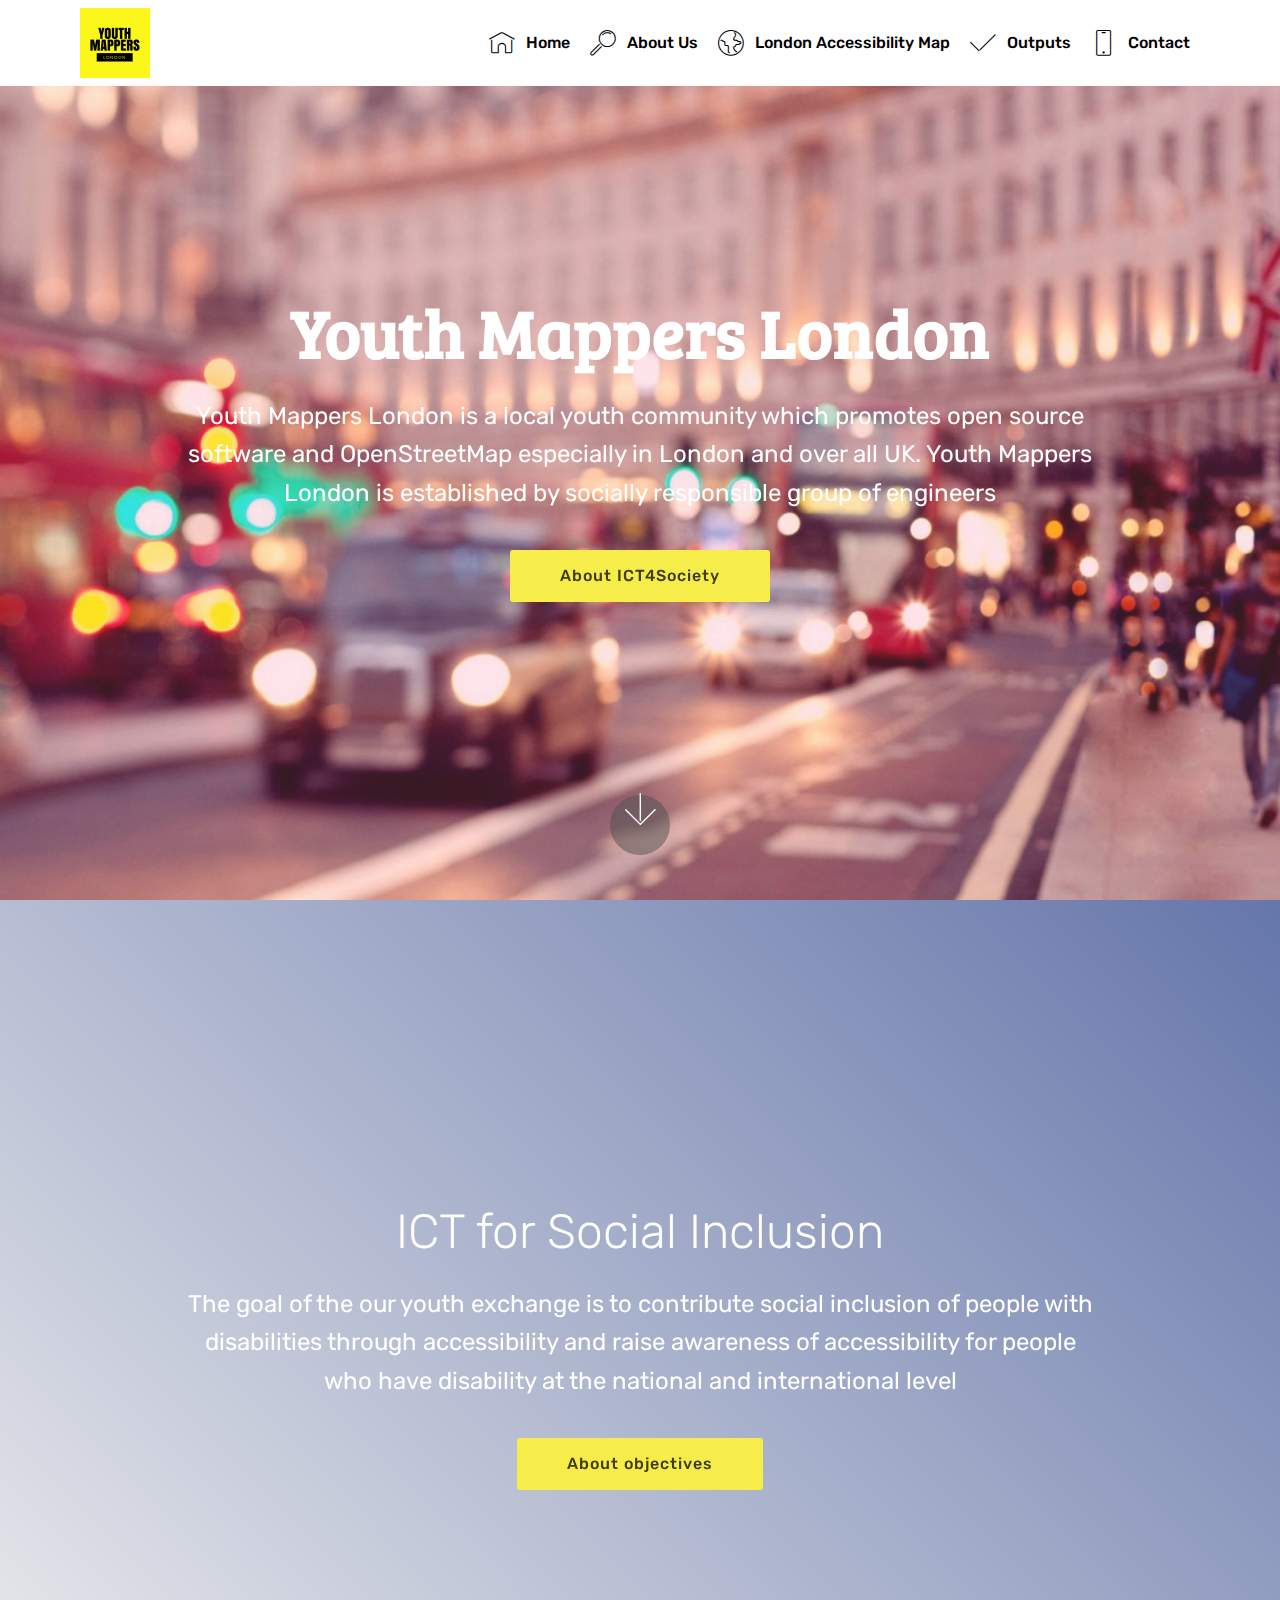
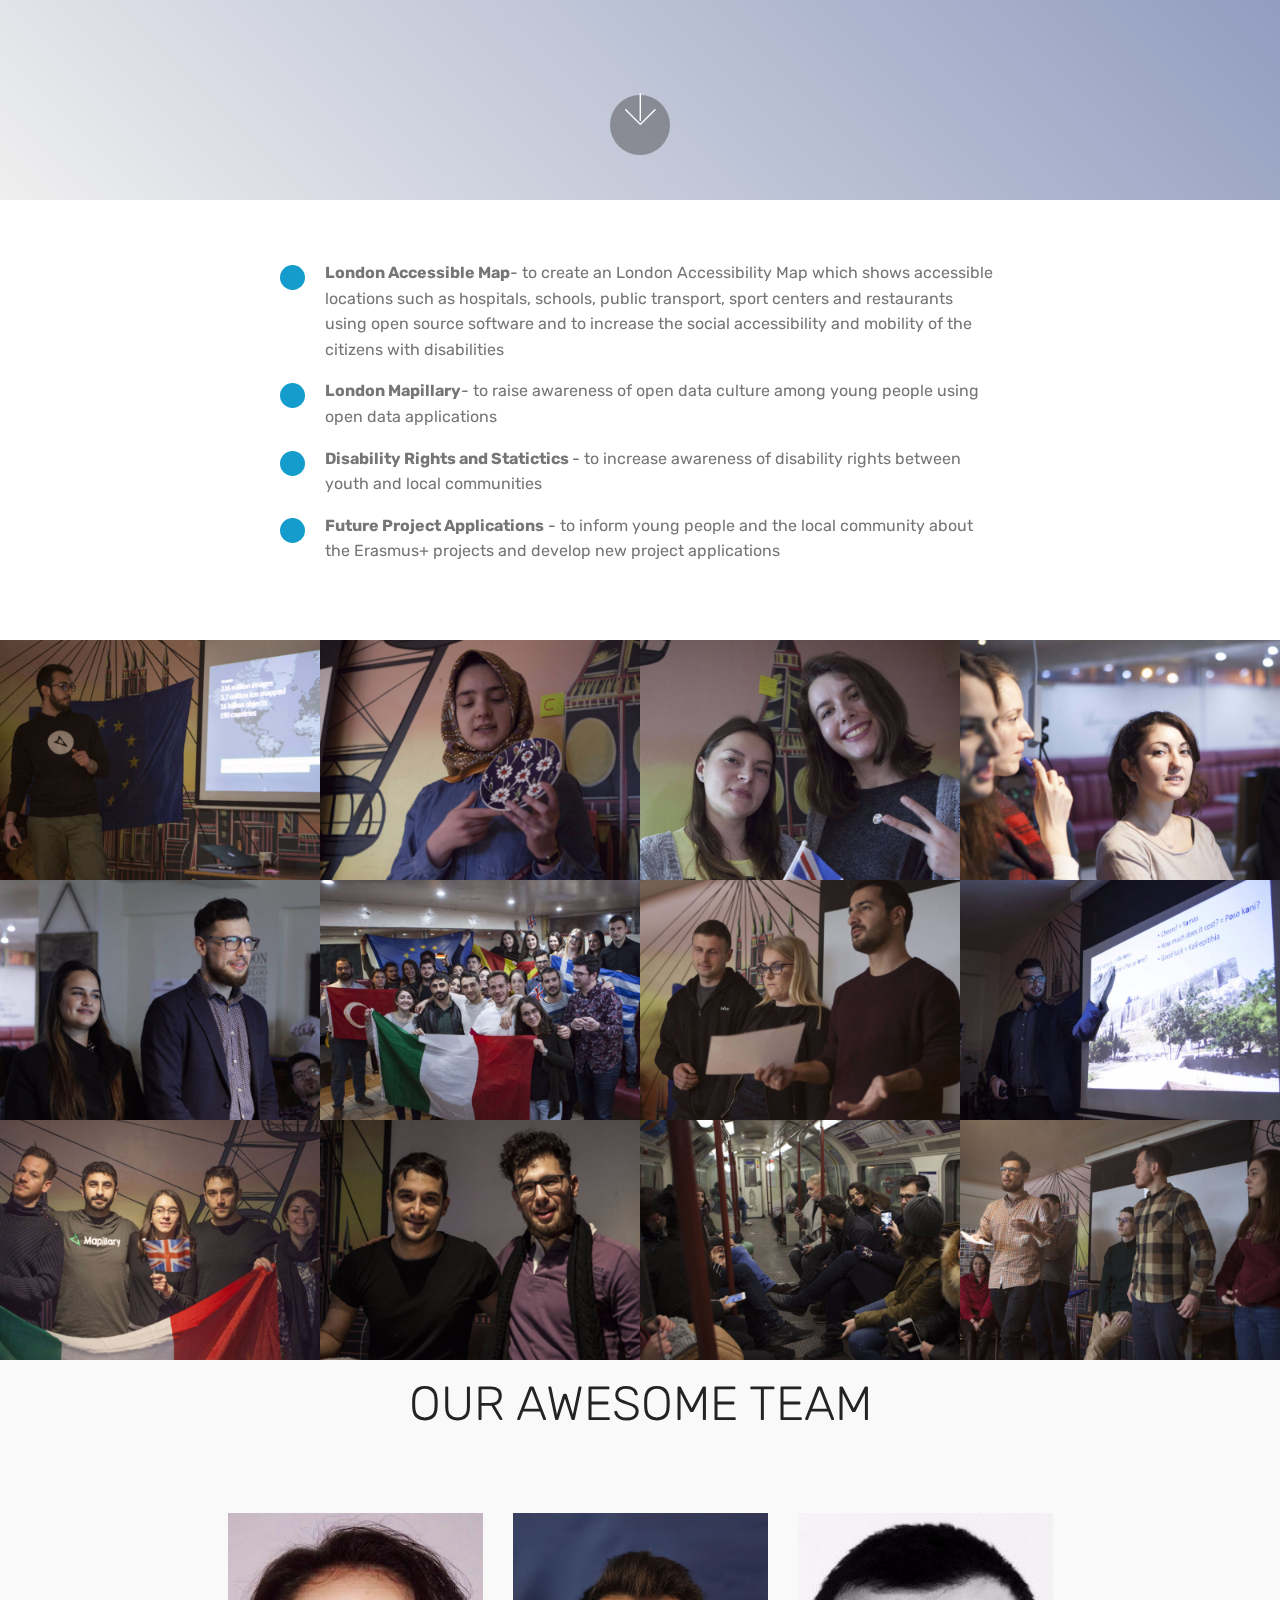
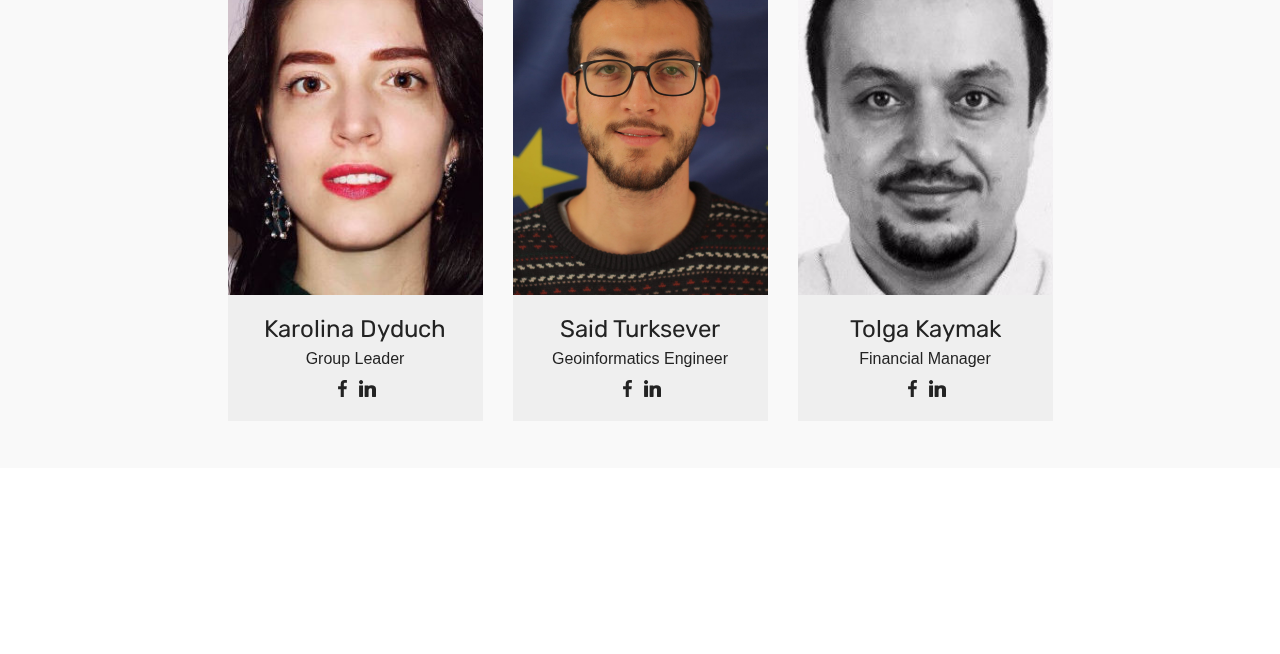
==== index.html @ 98a89633 "create github pages" ====
<!DOCTYPE html>
<html >
<head>
  <!-- Site made with Mobirise Website Builder v4.8.1, https://mobirise.com -->
  <meta charset="UTF-8">
  <meta http-equiv="X-UA-Compatible" content="IE=edge">
  <meta name="generator" content="Mobirise v4.8.1, mobirise.com">
  <meta name="viewport" content="width=device-width, initial-scale=1, minimum-scale=1">
  <link rel="shortcut icon" href="assets/images/app-1.co-4-128x128.png" type="image/x-icon">
  <meta name="description" content="Youth Mappers London">
  <title>Home</title>
  <link rel="stylesheet" href="assets/web/assets/mobirise-icons/mobirise-icons.css">
  <link rel="stylesheet" href="assets/tether/tether.min.css">
  <link rel="stylesheet" href="assets/bootstrap/css/bootstrap.min.css">
  <link rel="stylesheet" href="assets/bootstrap/css/bootstrap-grid.min.css">
  <link rel="stylesheet" href="assets/bootstrap/css/bootstrap-reboot.min.css">
  <link rel="stylesheet" href="assets/dropdown/css/style.css">
  <link rel="stylesheet" href="assets/socicon/css/styles.css">
  <link rel="stylesheet" href="assets/theme/css/style.css">
  <link rel="stylesheet" href="assets/gallery/style.css">
  <link rel="stylesheet" href="assets/mobirise/css/mbr-additional.css" type="text/css">
  
  
  
</head>
<body>
  <section class="menu cid-qCnJuYFNDM" once="menu" id="menu1-e">

    

    <nav class="navbar navbar-expand beta-menu navbar-dropdown align-items-center navbar-fixed-top navbar-toggleable-sm">
        <button class="navbar-toggler navbar-toggler-right" type="button" data-toggle="collapse" data-target="#navbarSupportedContent" aria-controls="navbarSupportedContent" aria-expanded="false" aria-label="Toggle navigation">
            <div class="hamburger">
                <span></span>
                <span></span>
                <span></span>
                <span></span>
            </div>
        </button>
        <div class="menu-logo">
            <div class="navbar-brand">
                <span class="navbar-logo">
                    <a href="index.html">
                         <img src="assets/images/app.co-4-140x140.png" alt="Mobirise" title="" style="height: 4.4rem;">
                    </a>
                </span>
                <span class="navbar-caption-wrap"><a class="navbar-caption text-black display-4" href="index.html"></a></span>
            </div>
        </div>
        <div class="collapse navbar-collapse" id="navbarSupportedContent">
            <ul class="navbar-nav nav-dropdown nav-right" data-app-modern-menu="true"><li class="nav-item">
                    <a class="nav-link link text-black display-4" href="index.html">
                        <span class="mbri-home mbr-iconfont mbr-iconfont-btn"></span>Home</a>
                </li><li class="nav-item"><a class="nav-link link text-black display-4" href="aboutus.html"><span class="mbri-search mbr-iconfont mbr-iconfont-btn"></span>
                        About Us</a></li>
                <li class="nav-item">
                    <a class="nav-link link text-black display-4" href="map.html"><span class="mbri-globe mbr-iconfont mbr-iconfont-btn"></span>London Accessibility Map</a>
                </li><li class="nav-item"><a class="nav-link link text-black display-4" href="outputs.html"><span class="mbri-success mbr-iconfont mbr-iconfont-btn"></span>Outputs</a></li><li class="nav-item"><a class="nav-link link text-black display-4" href="contact.html"><span class="mbri-mobile mbr-iconfont mbr-iconfont-btn"></span>Contact</a></li></ul>
            
        </div>
    </nav>
</section>

<section class="engine"><a href="https://mobiri.se/d">free website maker</a></section><section class="cid-qCnJv01DSo mbr-fullscreen mbr-parallax-background" id="header2-f">

    

    <div class="mbr-overlay" style="opacity: 0.2; background-color: rgb(255, 127, 159);"></div>

    <div class="container align-center">
        <div class="row justify-content-md-center">
            <div class="mbr-white col-md-10">
                <h1 class="mbr-section-title mbr-bold pb-3 mbr-fonts-style display-1">Youth Mappers London</h1>
                
                <p class="mbr-text pb-3 mbr-fonts-style display-5">Youth Mappers London is a local youth community which promotes open source software and OpenStreetMap especially in London and over all UK. Youth Mappers London is established by socially responsible group of engineers</p>
                <div class="mbr-section-btn"><a class="btn btn-md btn-success display-4" href="index.html#header5-n">About ICT4Society </a></div>
            </div>
        </div>
    </div>
    <div class="mbr-arrow hidden-sm-down" aria-hidden="true">
        <a href="#next">
            <i class="mbri-down mbr-iconfont"></i>
        </a>
    </div>
</section>

<section class="header5 cid-qCnZP9DNkf mbr-fullscreen" id="header5-n">

    

    
    <div class="container">
        <div class="row justify-content-center">
            <div class="mbr-white col-md-10">
                <h1 class="mbr-section-title align-center pb-3 mbr-fonts-style display-2">ICT for Social Inclusion</h1>
                <p class="mbr-text align-center display-5 pb-3 mbr-fonts-style">The goal of the our youth exchange is to contribute social
inclusion of people with disabilities through
accessibility and raise awareness of accessibility for
people who have disability at the national and
international level</p>
                <div class="mbr-section-btn align-center"><a class="btn btn-md btn-success display-4" href="index.html#content12-o">About objectives</a></div>
            </div>
        </div>
    </div>

    <div class="mbr-arrow hidden-sm-down" aria-hidden="true">
        <a href="#next">
            <i class="mbri-down mbr-iconfont"></i>
        </a>
    </div>
</section>

<section class="mbr-section article content12 cid-qCnZT5M6ap" id="content12-o">
     

    <div class="container">
        <div class="media-container-row">
            <div class="mbr-text counter-container col-12 col-md-8 mbr-fonts-style display-7">
                <ul>
                    <li><strong>London Accessible Map</strong>- to create an London Accessibility Map which shows accessible locations such as hospitals, schools, public transport, sport centers and restaurants using open source software and to increase the social accessibility and mobility of the citizens with disabilities</li>
                    <li><strong>London Mapillary</strong>- to raise awareness of open data culture among young people using open data applications</li>
                    <li><strong>Disability Rights and Statictics&nbsp;</strong>- to increase awareness of disability rights between youth and local communities</li><li><strong>Future Project Applications</strong> - to inform young people and the local community  about the Erasmus+ projects and develop new project applications</li>
                </ul>
            </div>
        </div>
    </div>
</section>

<section class="mbr-gallery mbr-slider-carousel cid-qCo3ZUhRBh" id="gallery3-p">

    

    <div>
        <div><!-- Filter --><!-- Gallery --><div class="mbr-gallery-row"><div class="mbr-gallery-layout-default"><div><div><div class="mbr-gallery-item mbr-gallery-item--p0" data-video-url="false" data-tags="Animated"><div href="#lb-gallery3-p" data-slide-to="0" data-toggle="modal"><img src="assets/images/mg-6221-2-2000x1333-800x600.jpg" alt="" title=""><span class="icon-focus"></span></div></div><div class="mbr-gallery-item mbr-gallery-item--p0" data-video-url="false" data-tags="Animated"><div href="#lb-gallery3-p" data-slide-to="1" data-toggle="modal"><img src="assets/images/mg-6183-2-2000x1333-800x600.jpg" alt="" title=""><span class="icon-focus"></span></div></div><div class="mbr-gallery-item mbr-gallery-item--p0" data-video-url="false" data-tags="Animated"><div href="#lb-gallery3-p" data-slide-to="2" data-toggle="modal"><img src="assets/images/mg-6151-2-2000x3000-800x600.jpg" alt="" title=""><span class="icon-focus"></span></div></div><div class="mbr-gallery-item mbr-gallery-item--p0" data-video-url="false" data-tags="Animated"><div href="#lb-gallery3-p" data-slide-to="3" data-toggle="modal"><img src="assets/images/mg-6152-1-2000x1333-800x600.jpg" alt="" title=""><span class="icon-focus"></span></div></div><div class="mbr-gallery-item mbr-gallery-item--p0" data-video-url="false" data-tags="Animated"><div href="#lb-gallery3-p" data-slide-to="4" data-toggle="modal"><img src="assets/images/mg-6157-2000x1333-800x600.jpg" alt="" title=""><span class="icon-focus"></span></div></div><div class="mbr-gallery-item mbr-gallery-item--p0" data-video-url="false" data-tags="Animated"><div href="#lb-gallery3-p" data-slide-to="5" data-toggle="modal"><img src="assets/images/mg-6186-1-2000x1333-800x600.jpg" alt="" title=""><span class="icon-focus"></span></div></div><div class="mbr-gallery-item mbr-gallery-item--p0" data-video-url="false" data-tags="Animated"><div href="#lb-gallery3-p" data-slide-to="6" data-toggle="modal"><img src="assets/images/mg-6194-1-2000x1333-800x600.jpg" alt="" title=""><span class="icon-focus"></span></div></div><div class="mbr-gallery-item mbr-gallery-item--p0" data-video-url="false" data-tags="Animated"><div href="#lb-gallery3-p" data-slide-to="7" data-toggle="modal"><img src="assets/images/mg-6176-1-2000x1333-800x600.jpg" alt="" title=""><span class="icon-focus"></span></div></div><div class="mbr-gallery-item mbr-gallery-item--p0" data-video-url="false" data-tags="Animated"><div href="#lb-gallery3-p" data-slide-to="8" data-toggle="modal"><img src="assets/images/mg-6314-2000x949-800x600.jpg" alt="" title=""><span class="icon-focus"></span></div></div><div class="mbr-gallery-item mbr-gallery-item--p0" data-video-url="false" data-tags="Animated"><div href="#lb-gallery3-p" data-slide-to="9" data-toggle="modal"><img src="assets/images/mg-6369-2000x1333-800x600.jpg" alt="" title=""><span class="icon-focus"></span></div></div><div class="mbr-gallery-item mbr-gallery-item--p0" data-video-url="false" data-tags="Animated"><div href="#lb-gallery3-p" data-slide-to="10" data-toggle="modal"><img src="assets/images/mg-6232-2000x1333-800x600.jpg" alt="" title=""><span class="icon-focus"></span></div></div><div class="mbr-gallery-item mbr-gallery-item--p0" data-video-url="false" data-tags="Animated"><div href="#lb-gallery3-p" data-slide-to="11" data-toggle="modal"><img src="assets/images/mg-6201-1-2000x1333-800x600.jpg" alt="" title=""><span class="icon-focus"></span></div></div></div></div><div class="clearfix"></div></div></div><!-- Lightbox --><div data-app-prevent-settings="" class="mbr-slider modal fade carousel slide" tabindex="-1" data-keyboard="true" data-interval="false" id="lb-gallery3-p"><div class="modal-dialog"><div class="modal-content"><div class="modal-body"><div class="carousel-inner"><div class="carousel-item"><img src="assets/images/-mg-6221-2-2000x1333.jpg" alt="" title=""></div><div class="carousel-item"><img src="assets/images/-mg-6183-2-2000x1333.jpg" alt="" title=""></div><div class="carousel-item"><img src="assets/images/-mg-6151-2-2000x3000.jpg" alt="" title=""></div><div class="carousel-item"><img src="assets/images/-mg-6152-1-2000x1333.jpg" alt="" title=""></div><div class="carousel-item"><img src="assets/images/-mg-6157-2000x1333.jpg" alt="" title=""></div><div class="carousel-item"><img src="assets/images/-mg-6186-1-2000x1333.jpg" alt="" title=""></div><div class="carousel-item"><img src="assets/images/-mg-6194-1-2000x1333.jpg" alt="" title=""></div><div class="carousel-item"><img src="assets/images/-mg-6176-1-2000x1333.jpg" alt="" title=""></div><div class="carousel-item"><img src="assets/images/-mg-6314-2000x949.jpg" alt="" title=""></div><div class="carousel-item"><img src="assets/images/-mg-6369-2000x1333.jpg" alt="" title=""></div><div class="carousel-item"><img src="assets/images/-mg-6232-2000x1333.jpg" alt="" title=""></div><div class="carousel-item active"><img src="assets/images/-mg-6201-1-2000x1333.jpg" alt="" title=""></div></div><a class="carousel-control carousel-control-prev" role="button" data-slide="prev" href="#lb-gallery3-p"><span class="mbri-left mbr-iconfont" aria-hidden="true"></span><span class="sr-only">Previous</span></a><a class="carousel-control carousel-control-next" role="button" data-slide="next" href="#lb-gallery3-p"><span class="mbri-right mbr-iconfont" aria-hidden="true"></span><span class="sr-only">Next</span></a><a class="close" href="#" role="button" data-dismiss="modal"><span class="sr-only">Close</span></a></div></div></div></div></div>
    </div>

</section>

<section class="features16 cid-qCnXty2a8u" id="features16-l">
    
    
    
    <div class="container align-center">
        <h2 class="pb-3 mbr-fonts-style mbr-section-title display-2">OUR AWESOME TEAM</h2>
        <h3 class="pb-5 mbr-section-subtitle mbr-fonts-style mbr-light display-5"></h3>
        <div class="row media-row">
            
        <div class="team-item col-lg-3 col-md-6">
                <div class="item-image">
                    <img src="assets/images/10346363-10208463448530396-8318166185633494358-n-1-510x510.jpg" alt="" title="">
                </div>
                <div class="item-caption py-3">
                    <div class="item-name px-2">
                        <p class="mbr-fonts-style display-5">Karolina Dyduch</p>
                    </div>
                    <div class="item-role px-2">
                        <p>Group Leader</p>
                    </div>
                    <div class="item-social pt-2">
                        <a href="https://www.facebook.com/profile.php?id=100001116183926" target="_blank">
                            <span class="p-1 mbr-iconfont mbr-iconfont-social socicon-facebook socicon"></span>
                        </a>
                        <a href="https://www.linkedin.com/in/vefa-karakasli-79182696/" target="_blank">
                            <span class="p-1 mbr-iconfont mbr-iconfont-social socicon-linkedin socicon"></span>
                        </a>
                        <a href="https://plus.google.com/u/0/+Mobirise" target="_blank">
                            
                        </a>
                        <a href="https://www.linkedin.com/in/mobirise" target="_blank">
                            
                        </a>
                        <a href="https://www.instagram.com/mobirise/" target="_blank">
                            
                        </a>
                        <a href="https://www.youtube.com/channel/UCt_tncVAetpK5JeM8L-8jyw" target="_blank">    
                            
                        </a>
                    </div>
                </div>
            </div><div class="team-item col-lg-3 col-md-6">
                <div class="item-image">
                    <img src="assets/images/img-2524-1996x2995.jpg" alt="" title="">
                </div>
                <div class="item-caption py-3">
                    <div class="item-name px-2">
                        <p class="mbr-fonts-style display-5">Said Turksever</p>
                    </div>
                    <div class="item-role px-2">
                        <p>Geoinformatics Engineer</p>
                    </div>
                    <div class="item-social pt-2">
                        <a href="https://www.facebook.com/strksvr" target="_blank">
                            <span class="p-1 mbr-iconfont mbr-iconfont-social socicon-facebook socicon"></span>
                        </a>
                        <a href="https://www.linkedin.com/feed/?trk=nav_responsive_tab_home" target="_blank">
                            <span class="p-1 mbr-iconfont mbr-iconfont-social socicon-linkedin socicon"></span>
                        </a>
                        <a href="https://plus.google.com/u/0/+Mobirise" target="_blank">
                            
                        </a>
                        <a href="https://www.linkedin.com/in/mobirise" target="_blank">
                            
                        </a>
                        <a href="https://www.instagram.com/mobirise/" target="_blank">
                            
                        </a>
                        <a href="https://www.youtube.com/channel/UCt_tncVAetpK5JeM8L-8jyw" target="_blank">    
                            
                        </a>
                    </div>
                </div>
            </div><div class="team-item col-lg-3 col-md-6">
                <div class="item-image">
                    <img src="assets/images/0-1-450x450.jpg" alt="" title="">
                </div>
                <div class="item-caption py-3">
                    <div class="item-name px-2">
                        <p class="mbr-fonts-style display-5">Tolga Kaymak</p>
                    </div>
                    <div class="item-role px-2">
                        <p>Financial Manager</p>
                    </div>
                    <div class="item-social pt-2">
                        <a href="https://www.facebook.com/search/top/?q=g%C3%B6rkem%20uzun" target="_blank">
                            <span class="p-1 mbr-iconfont mbr-iconfont-social socicon-facebook socicon"></span>
                        </a>
                        <a href="https://www.linkedin.com/in/g%C3%B6rkem-uzun-866a0733/" target="_blank">
                            <span class="p-1 mbr-iconfont mbr-iconfont-social socicon-linkedin socicon"></span>
                        </a>
                        <a href="https://plus.google.com/u/0/+Mobirise" target="_blank">
                            
                        </a>
                        <a href="https://www.linkedin.com/in/mobirise" target="_blank">
                            
                        </a>
                        <a href="https://www.instagram.com/mobirise/" target="_blank">
                            
                        </a>
                        <a href="https://www.youtube.com/channel/UCt_tncVAetpK5JeM8L-8jyw" target="_blank">    
                            
                        </a>
                    </div>
                </div>
            </div></div>    
    </div>
</section>

<section class="cid-qCoLDTQyOu mbr-reveal" id="footer5-11">

    

    

    <div class="container">
        <div class="media-container-row">
            <div class="col-md-3">
                <div class="media-wrap">
                    <a href="http://youthmappers.github.io">
                       <img src="assets/images/app.co-4-192x192.png" alt="Mobirise" title="">
                    </a>
                </div>
            </div>
            <div class="col-md-9">
                <p class="mbr-text align-right links mbr-fonts-style display-7">
                    <a href="/aboutus.html" class="text-black" target="_blank"></a><a href="aboutus.html" class="text-black">ABOUT&nbsp;US&nbsp;</a>&nbsp; &nbsp;<a href="project.html" class="text-black">PROJECT&nbsp;</a> <em>&nbsp;<a href="map.html" class="text-black">&nbsp;LONDON ACCESSIBILITY</a></em><em><a href="map.html" class="text-black">&nbsp;MAP </a>&nbsp; &nbsp;&nbsp;</em><a href="contact.html" class="text-black">CONTACT</a>
                </p>
            </div>
        </div>
        <div class="footer-lower">
            <div class="media-container-row">
                <div class="col-md-12">
                    <hr>
                </div>
            </div>
            <div class="media-container-row mbr-white">
                <div class="col-md-6 copyright">
                    <p class="mbr-text mbr-fonts-style display-7">© Copyright 2018 Youth Mappers London - All Rights Reserved</p>
                </div>
                <div class="col-md-6">
                    <div class="social-list align-right">
                        <div class="soc-item">
                            <a href="https://www.facebook.com/Youth-OpenStreetMap-Community-446071242409077/" target="_blank">
                                <span class="mbr-iconfont mbr-iconfont-social socicon-facebook socicon"></span>
                            </a>
                        </div>
                        
                        
                        
                        
                        
                    </div>
                </div>
            </div>
        </div>
    </div>
</section>


  <script src="assets/web/assets/jquery/jquery.min.js"></script>
  <script src="assets/popper/popper.min.js"></script>
  <script src="assets/tether/tether.min.js"></script>
  <script src="assets/bootstrap/js/bootstrap.min.js"></script>
  <script src="assets/smoothscroll/smooth-scroll.js"></script>
  <script src="assets/dropdown/js/script.min.js"></script>
  <script src="assets/touchswipe/jquery.touch-swipe.min.js"></script>
  <script src="assets/masonry/masonry.pkgd.min.js"></script>
  <script src="assets/imagesloaded/imagesloaded.pkgd.min.js"></script>
  <script src="assets/bootstrapcarouselswipe/bootstrap-carousel-swipe.js"></script>
  <script src="assets/vimeoplayer/jquery.mb.vimeo_player.js"></script>
  <script src="assets/parallax/jarallax.min.js"></script>
  <script src="assets/theme/js/script.js"></script>
  <script src="assets/gallery/player.min.js"></script>
  <script src="assets/gallery/script.js"></script>
  <script src="assets/slidervideo/script.js"></script>
  
  
</body>
</html>
---- assets/web/assets/mobirise-icons/mobirise-icons.css ----
@font-face {
  font-family: 'MobiriseIcons';
  src:  url('mobirise-icons.eot?spat4u');
  src:  url('mobirise-icons.eot?spat4u#iefix') format('embedded-opentype'),
    url('mobirise-icons.ttf?spat4u') format('truetype'),
    url('mobirise-icons.woff?spat4u') format('woff'),
    url('mobirise-icons.svg?spat4u#MobiriseIcons') format('svg');
  font-weight: normal;
  font-style: normal;
}

[class^="mbri-"], [class*=" mbri-"] {
  /* use !important to prevent issues with browser extensions that change fonts */
  font-family: MobiriseIcons !important;
  speak: none;
  font-style: normal;
  font-weight: normal;
  font-variant: normal;
  text-transform: none;
  line-height: 1;

  /* Better Font Rendering =========== */
  -webkit-font-smoothing: antialiased;
  -moz-osx-font-smoothing: grayscale;
}

.mbri-add-submenu:before {
  content: "\e900";
}
.mbri-alert:before {
  content: "\e901";
}
.mbri-align-center:before {
  content: "\e902";
}
.mbri-align-justify:before {
  content: "\e903";
}
.mbri-align-left:before {
  content: "\e904";
}
.mbri-align-right:before {
  content: "\e905";
}
.mbri-android:before {
  content: "\e906";
}
.mbri-apple:before {
  content: "\e907";
}
.mbri-arrow-down:before {
  content: "\e908";
}
.mbri-arrow-next:before {
  content: "\e909";
}
.mbri-arrow-prev:before {
  content: "\e90a";
}
.mbri-arrow-up:before {
  content: "\e90b";
}
.mbri-bold:before {
  content: "\e90c";
}
.mbri-bookmark:before {
  content: "\e90d";
}
.mbri-bootstrap:before {
  content: "\e90e";
}
.mbri-briefcase:before {
  content: "\e90f";
}
.mbri-browse:before {
  content: "\e910";
}
.mbri-bulleted-list:before {
  content: "\e911";
}
.mbri-calendar:before {
  content: "\e912";
}
.mbri-camera:before {
  content: "\e913";
}
.mbri-cart-add:before {
  content: "\e914";
}
.mbri-cart-full:before {
  content: "\e915";
}
.mbri-cash:before {
  content: "\e916";
}
.mbri-change-style:before {
  content: "\e917";
}
.mbri-chat:before {
  content: "\e918";
}
.mbri-clock:before {
  content: "\e919";
}
.mbri-close:before {
  content: "\e91a";
}
.mbri-cloud:before {
  content: "\e91b";
}
.mbri-code:before {
  content: "\e91c";
}
.mbri-contact-form:before {
  content: "\e91d";
}
.mbri-credit-card:before {
  content: "\e91e";
}
.mbri-cursor-click:before {
  content: "\e91f";
}
.mbri-cust-feedback:before {
  content: "\e920";
}
.mbri-database:before {
  content: "\e921";
}
.mbri-delivery:before {
  content: "\e922";
}
.mbri-desktop:before {
  content: "\e923";
}
.mbri-devices:before {
  content: "\e924";
}
.mbri-down:before {
  content: "\e925";
}
.mbri-download:before {
  content: "\e989";
}
.mbri-drag-n-drop:before {
  content: "\e927";
}
.mbri-drag-n-drop2:before {
  content: "\e928";
}
.mbri-edit:before {
  content: "\e929";
}
.mbri-edit2:before {
  content: "\e92a";
}
.mbri-error:before {
  content: "\e92b";
}
.mbri-extension:before {
  content: "\e92c";
}
.mbri-features:before {
  content: "\e92d";
}
.mbri-file:before {
  content: "\e92e";
}
.mbri-flag:before {
  content: "\e92f";
}
.mbri-folder:before {
  content: "\e930";
}
.mbri-gift:before {
  content: "\e931";
}
.mbri-github:before {
  content: "\e932";
}
.mbri-globe:before {
  content: "\e933";
}
.mbri-globe-2:before {
  content: "\e934";
}
.mbri-growing-chart:before {
  content: "\e935";
}
.mbri-hearth:before {
  content: "\e936";
}
.mbri-help:before {
  content: "\e937";
}
.mbri-home:before {
  content: "\e938";
}
.mbri-hot-cup:before {
  content: "\e939";
}
.mbri-idea:before {
  content: "\e93a";
}
.mbri-image-gallery:before {
  content: "\e93b";
}
.mbri-image-slider:before {
  content: "\e93c";
}
.mbri-info:before {
  content: "\e93d";
}
.mbri-italic:before {
  content: "\e93e";
}
.mbri-key:before {
  content: "\e93f";
}
.mbri-laptop:before {
  content: "\e940";
}
.mbri-layers:before {
  content: "\e941";
}
.mbri-left-right:before {
  content: "\e942";
}
.mbri-left:before {
  content: "\e943";
}
.mbri-letter:before {
  content: "\e944";
}
.mbri-like:before {
  content: "\e945";
}
.mbri-link:before {
  content: "\e946";
}
.mbri-lock:before {
  content: "\e947";
}
.mbri-login:before {
  content: "\e948";
}
.mbri-logout:before {
  content: "\e949";
}
.mbri-magic-stick:before {
  content: "\e94a";
}
.mbri-map-pin:before {
  content: "\e94b";
}
.mbri-menu:before {
  content: "\e94c";
}
.mbri-mobile:before {
  content: "\e94d";
}
.mbri-mobile2:before {
  content: "\e94e";
}
.mbri-mobirise:before {
  content: "\e94f";
}
.mbri-more-horizontal:before {
  content: "\e950";
}
.mbri-more-vertical:before {
  content: "\e951";
}
.mbri-music:before {
  content: "\e952";
}
.mbri-new-file:before {
  content: "\e953";
}
.mbri-numbered-list:before {
  content: "\e954";
}
.mbri-opened-folder:before {
  content: "\e955";
}
.mbri-pages:before {
  content: "\e956";
}
.mbri-paper-plane:before {
  content: "\e957";
}
.mbri-paperclip:before {
  content: "\e958";
}
.mbri-photo:before {
  content: "\e959";
}
.mbri-photos:before {
  content: "\e95a";
}
.mbri-pin:before {
  content: "\e95b";
}
.mbri-play:before {
  content: "\e95c";
}
.mbri-plus:before {
  content: "\e95d";
}
.mbri-preview:before {
  content: "\e95e";
}
.mbri-print:before {
  content: "\e95f";
}
.mbri-protect:before {
  content: "\e960";
}
.mbri-question:before {
  content: "\e961";
}
.mbri-quote-left:before {
  content: "\e962";
}
.mbri-quote-right:before {
  content: "\e963";
}
.mbri-refresh:before {
  content: "\e964";
}
.mbri-responsive:before {
  content: "\e965";
}
.mbri-right:before {
  content: "\e966";
}
.mbri-rocket:before {
  content: "\e967";
}
.mbri-sad-face:before {
  content: "\e968";
}
.mbri-sale:before {
  content: "\e969";
}
.mbri-save:before {
  content: "\e96a";
}
.mbri-search:before {
  content: "\e96b";
}
.mbri-setting:before {
  content: "\e96c";
}
.mbri-setting2:before {
  content: "\e96d";
}
.mbri-setting3:before {
  content: "\e96e";
}
.mbri-share:before {
  content: "\e96f";
}
.mbri-shopping-bag:before {
  content: "\e970";
}
.mbri-shopping-basket:before {
  content: "\e971";
}
.mbri-shopping-cart:before {
  content: "\e972";
}
.mbri-sites:before {
  content: "\e973";
}
.mbri-smile-face:before {
  content: "\e974";
}
.mbri-speed:before {
  content: "\e975";
}
.mbri-star:before {
  content: "\e976";
}
.mbri-success:before {
  content: "\e977";
}
.mbri-sun:before {
  content: "\e978";
}
.mbri-sun2:before {
  content: "\e979";
}
.mbri-tablet:before {
  content: "\e97a";
}
.mbri-tablet-vertical:before {
  content: "\e97b";
}
.mbri-target:before {
  content: "\e97c";
}
.mbri-timer:before {
  content: "\e97d";
}
.mbri-to-ftp:before {
  content: "\e97e";
}
.mbri-to-local-drive:before {
  content: "\e97f";
}
.mbri-touch-swipe:before {
  content: "\e980";
}
.mbri-touch:before {
  content: "\e981";
}
.mbri-trash:before {
  content: "\e982";
}
.mbri-underline:before {
  content: "\e983";
}
.mbri-unlink:before {
  content: "\e984";
}
.mbri-unlock:before {
  content: "\e985";
}
.mbri-up-down:before {
  content: "\e986";
}
.mbri-up:before {
  content: "\e987";
}
.mbri-update:before {
  content: "\e988";
}
.mbri-upload:before {
 content: "\e926"; 
}
.mbri-user:before {
  content: "\e98a";
}
.mbri-user2:before {
  content: "\e98b";
}
.mbri-users:before {
  content: "\e98c";
}
.mbri-video:before {
  content: "\e98d";
}
.mbri-video-play:before {
  content: "\e98e";
}
.mbri-watch:before {
  content: "\e98f";
}
.mbri-website-theme:before {
  content: "\e990";
}
.mbri-wifi:before {
  content: "\e991";
}
.mbri-windows:before {
  content: "\e992";
}
.mbri-zoom-out:before {
  content: "\e993";
}
.mbri-redo:before {
  content: "\e994";
}
.mbri-undo:before {
  content: "\e995";
}
---- assets/dropdown/css/style.css ----
.navbar-dropdown {
  left: 0;
  padding: 0;
  position: absolute;
  right: 0;
  top: 0;
  transition: all 0.45s ease;
  z-index: 1030;
  background: #282828; }
  .navbar-dropdown .navbar-logo {
    margin-right: 0.8rem;
    transition: margin 0.3s ease-in-out;
    vertical-align: middle; }
    .navbar-dropdown .navbar-logo img {
      height: 3.125rem;
      transition: all 0.3s ease-in-out; }
    .navbar-dropdown .navbar-logo.mbr-iconfont {
      font-size: 3.125rem;
      line-height: 3.125rem; }
  .navbar-dropdown .navbar-caption {
    font-weight: 700;
    white-space: normal;
    vertical-align: -4px;
    line-height: 3.125rem !important; }
    .navbar-dropdown .navbar-caption, .navbar-dropdown .navbar-caption:hover {
      color: inherit;
      text-decoration: none; }
  .navbar-dropdown .mbr-iconfont + .navbar-caption {
    vertical-align: -1px; }
  .navbar-dropdown.navbar-fixed-top {
    position: fixed; }
  .navbar-dropdown .navbar-brand span {
    vertical-align: -4px; }
  .navbar-dropdown.bg-color.transparent {
    background: none; }
  .navbar-dropdown.navbar-short .navbar-brand {
    padding: 0.625rem 0; }
    .navbar-dropdown.navbar-short .navbar-brand span {
      vertical-align: -1px; }
  .navbar-dropdown.navbar-short .navbar-caption {
    line-height: 2.375rem !important;
    vertical-align: -2px; }
  .navbar-dropdown.navbar-short .navbar-logo {
    margin-right: 0.5rem; }
    .navbar-dropdown.navbar-short .navbar-logo img {
      height: 2.375rem; }
    .navbar-dropdown.navbar-short .navbar-logo.mbr-iconfont {
      font-size: 2.375rem;
      line-height: 2.375rem; }
  .navbar-dropdown.navbar-short .mbr-table-cell {
    height: 3.625rem; }
  .navbar-dropdown .navbar-close {
    left: 0.6875rem;
    position: fixed;
    top: 0.75rem;
    z-index: 1000; }
  .navbar-dropdown .hamburger-icon {
    content: "";
    display: inline-block;
    vertical-align: middle;
    width: 16px;
    -webkit-box-shadow: 0 -6px 0 1px #282828,0 0 0 1px #282828,0 6px 0 1px #282828;
    -moz-box-shadow: 0 -6px 0 1px #282828,0 0 0 1px #282828,0 6px 0 1px #282828;
    box-shadow: 0 -6px 0 1px #282828,0 0 0 1px #282828,0 6px 0 1px #282828; }

.dropdown-menu .dropdown-toggle[data-toggle="dropdown-submenu"]::after {
  border-bottom: 0.35em solid transparent;
  border-left: 0.35em solid;
  border-right: 0;
  border-top: 0.35em solid transparent;
  margin-left: 0.3rem; }

.dropdown-menu .dropdown-item:focus {
  outline: 0; }

.nav-dropdown {
  font-size: 0.75rem;
  font-weight: 500;
  height: auto !important; }
  .nav-dropdown .nav-btn {
    padding-left: 1rem; }
  .nav-dropdown .link {
    margin: .667em 1.667em;
    font-weight: 500;
    padding: 0;
    transition: color .2s ease-in-out; }
    .nav-dropdown .link.dropdown-toggle {
      margin-right: 2.583em; }
      .nav-dropdown .link.dropdown-toggle::after {
        margin-left: .25rem;
        border-top: 0.35em solid;
        border-right: 0.35em solid transparent;
        border-left: 0.35em solid transparent;
        border-bottom: 0; }
      .nav-dropdown .link.dropdown-toggle[aria-expanded="true"] {
        margin: 0;
        padding: 0.667em 3.263em  0.667em 1.667em; }
  .nav-dropdown .link::after,
  .nav-dropdown .dropdown-item::after {
    color: inherit; }
  .nav-dropdown .btn {
    font-size: 0.75rem;
    font-weight: 700;
    letter-spacing: 0;
    margin-bottom: 0;
    padding-left: 1.25rem;
    padding-right: 1.25rem; }
  .nav-dropdown .dropdown-menu {
    border-radius: 0;
    border: 0;
    left: 0;
    margin: 0;
    padding-bottom: 1.25rem;
    padding-top: 1.25rem;
    position: relative; }
  .nav-dropdown .dropdown-submenu {
    margin-left: 0.125rem;
    top: 0; }
  .nav-dropdown .dropdown-item {
    font-weight: 500;
    line-height: 2;
    padding: 0.3846em 4.615em 0.3846em 1.5385em;
    position: relative;
    transition: color .2s ease-in-out, background-color .2s ease-in-out; }
    .nav-dropdown .dropdown-item::after {
      margin-top: -0.3077em;
      position: absolute;
      right: 1.1538em;
      top: 50%; }
    .nav-dropdown .dropdown-item:focus, .nav-dropdown .dropdown-item:hover {
      background: none; }

@media (max-width: 767px) {
  .nav-dropdown.navbar-toggleable-sm {
    bottom: 0;
    display: none;
    left: 0;
    overflow-x: hidden;
    position: fixed;
    top: 0;
    transform: translateX(-100%);
    -ms-transform: translateX(-100%);
    -webkit-transform: translateX(-100%);
    width: 18.75rem;
    z-index: 999; } }
.nav-dropdown.navbar-toggleable-xl {
  bottom: 0;
  display: none;
  left: 0;
  overflow-x: hidden;
  position: fixed;
  top: 0;
  transform: translateX(-100%);
  -ms-transform: translateX(-100%);
  -webkit-transform: translateX(-100%);
  width: 18.75rem;
  z-index: 999; }

.nav-dropdown-sm {
  display: block !important;
  overflow-x: hidden;
  overflow: auto;
  padding-top: 3.875rem; }
  .nav-dropdown-sm::after {
    content: "";
    display: block;
    height: 3rem;
    width: 100%; }
  .nav-dropdown-sm.collapse.in ~ .navbar-close {
    display: block !important; }
  .nav-dropdown-sm.collapsing, .nav-dropdown-sm.collapse.in {
    transform: translateX(0);
    -ms-transform: translateX(0);
    -webkit-transform: translateX(0);
    transition: all 0.25s ease-out;
    -webkit-transition: all 0.25s ease-out;
    background: #282828; }
  .nav-dropdown-sm.collapsing[aria-expanded="false"] {
    transform: translateX(-100%);
    -ms-transform: translateX(-100%);
    -webkit-transform: translateX(-100%); }
  .nav-dropdown-sm .nav-item {
    display: block;
    margin-left: 0 !important;
    padding-left: 0; }
  .nav-dropdown-sm .link,
  .nav-dropdown-sm .dropdown-item {
    border-top: 1px dotted rgba(255, 255, 255, 0.1);
    font-size: 0.8125rem;
    line-height: 1.6;
    margin: 0 !important;
    padding: 0.875rem 2.4rem 0.875rem 1.5625rem !important;
    position: relative;
    white-space: normal; }
    .nav-dropdown-sm .link:focus, .nav-dropdown-sm .link:hover,
    .nav-dropdown-sm .dropdown-item:focus,
    .nav-dropdown-sm .dropdown-item:hover {
      background: rgba(0, 0, 0, 0.2) !important;
      color: #c0a375; }
  .nav-dropdown-sm .nav-btn {
    position: relative;
    padding: 1.5625rem 1.5625rem 0 1.5625rem; }
    .nav-dropdown-sm .nav-btn::before {
      border-top: 1px dotted rgba(255, 255, 255, 0.1);
      content: "";
      left: 0;
      position: absolute;
      top: 0;
      width: 100%; }
    .nav-dropdown-sm .nav-btn + .nav-btn {
      padding-top: 0.625rem; }
      .nav-dropdown-sm .nav-btn + .nav-btn::before {
        display: none; }
  .nav-dropdown-sm .btn {
    padding: 0.625rem 0; }
  .nav-dropdown-sm .dropdown-toggle[data-toggle="dropdown-submenu"]::after {
    margin-left: .25rem;
    border-top: 0.35em solid;
    border-right: 0.35em solid transparent;
    border-left: 0.35em solid transparent;
    border-bottom: 0; }
  .nav-dropdown-sm .dropdown-toggle[data-toggle="dropdown-submenu"][aria-expanded="true"]::after {
    border-top: 0;
    border-right: 0.35em solid transparent;
    border-left: 0.35em solid transparent;
    border-bottom: 0.35em solid; }
  .nav-dropdown-sm .dropdown-menu {
    margin: 0;
    padding: 0;
    position: relative;
    top: 0;
    left: 0;
    width: 100%;
    border: 0;
    float: none;
    border-radius: 0;
    background: none; }
  .nav-dropdown-sm .dropdown-submenu {
    left: 100%;
    margin-left: 0.125rem;
    margin-top: -1.25rem;
    top: 0; }

.navbar-toggleable-sm .nav-dropdown .dropdown-menu {
  position: absolute; }

.navbar-toggleable-sm .nav-dropdown .dropdown-submenu {
  left: 100%;
  margin-left: 0.125rem;
  margin-top: -1.25rem;
  top: 0; }

.navbar-toggleable-sm.opened .nav-dropdown .dropdown-menu {
  position: relative; }

.navbar-toggleable-sm.opened .nav-dropdown .dropdown-submenu {
  left: 0;
  margin-left: 00rem;
  margin-top: 0rem;
  top: 0; }

.is-builder .nav-dropdown.collapsing {
  transition: none !important; }

/*# sourceMappingURL=style.css.map */
---- assets/socicon/css/styles.css ----
@charset "UTF-8";

@font-face {
  font-family: "socicon";
  src:url("../fonts/socicon.eot");
  src:url("../fonts/socicon.eot?#iefix") format("embedded-opentype"),
    url("../fonts/socicon.woff") format("woff"),
    url("../fonts/socicon.ttf") format("truetype"),
    url("../fonts/socicon.svg#socicon") format("svg");
  font-weight: normal;
  font-style: normal;

}

[data-icon]:before {
  font-family: "socicon" !important;
  content: attr(data-icon);
  font-style: normal !important;
  font-weight: normal !important;
  font-variant: normal !important;
  text-transform: none !important;
  speak: none;
  line-height: 1;
  -webkit-font-smoothing: antialiased;
  -moz-osx-font-smoothing: grayscale;
}

[class^="socicon-"]:before,
[class*=" socicon-"]:before {
  font-family: "socicon" !important;
  font-style: normal !important;
  font-weight: normal !important;
  font-variant: normal !important;
  text-transform: none !important;
  speak: none;
  line-height: 1;
  -webkit-font-smoothing: antialiased;
  -moz-osx-font-smoothing: grayscale;
}

.socicon-modelmayhem:before {
  content: "\e000";
}
.socicon-mixcloud:before {
  content: "\e001";
}
.socicon-drupal:before {
  content: "\e002";
}
.socicon-swarm:before {
  content: "\e003";
}
.socicon-istock:before {
  content: "\e004";
}
.socicon-yammer:before {
  content: "\e005";
}
.socicon-ello:before {
  content: "\e006";
}
.socicon-stackoverflow:before {
  content: "\e007";
}
.socicon-persona:before {
  content: "\e008";
}
.socicon-triplej:before {
  content: "\e009";
}
.socicon-houzz:before {
  content: "\e00a";
}
.socicon-rss:before {
  content: "\e00b";
}
.socicon-paypal:before {
  content: "\e00c";
}
.socicon-odnoklassniki:before {
  content: "\e00d";
}
.socicon-airbnb:before {
  content: "\e00e";
}
.socicon-periscope:before {
  content: "\e00f";
}
.socicon-outlook:before {
  content: "\e010";
}
.socicon-coderwall:before {
  content: "\e011";
}
.socicon-tripadvisor:before {
  content: "\e012";
}
.socicon-appnet:before {
  content: "\e013";
}
.socicon-goodreads:before {
  content: "\e014";
}
.socicon-tripit:before {
  content: "\e015";
}
.socicon-lanyrd:before {
  content: "\e016";
}
.socicon-slideshare:before {
  content: "\e017";
}
.socicon-buffer:before {
  content: "\e018";
}
.socicon-disqus:before {
  content: "\e019";
}
.socicon-vkontakte:before {
  content: "\e01a";
}
.socicon-whatsapp:before {
  content: "\e01b";
}
.socicon-patreon:before {
  content: "\e01c";
}
.socicon-storehouse:before {
  content: "\e01d";
}
.socicon-pocket:before {
  content: "\e01e";
}
.socicon-mail:before {
  content: "\e01f";
}
.socicon-blogger:before {
  content: "\e020";
}
.socicon-technorati:before {
  content: "\e021";
}
.socicon-reddit:before {
  content: "\e022";
}
.socicon-dribbble:before {
  content: "\e023";
}
.socicon-stumbleupon:before {
  content: "\e024";
}
.socicon-digg:before {
  content: "\e025";
}
.socicon-envato:before {
  content: "\e026";
}
.socicon-behance:before {
  content: "\e027";
}
.socicon-delicious:before {
  content: "\e028";
}
.socicon-deviantart:before {
  content: "\e029";
}
.socicon-forrst:before {
  content: "\e02a";
}
.socicon-play:before {
  content: "\e02b";
}
.socicon-zerply:before {
  content: "\e02c";
}
.socicon-wikipedia:before {
  content: "\e02d";
}
.socicon-apple:before {
  content: "\e02e";
}
.socicon-flattr:before {
  content: "\e02f";
}
.socicon-github:before {
  content: "\e030";
}
.socicon-renren:before {
  content: "\e031";
}
.socicon-friendfeed:before {
  content: "\e032";
}
.socicon-newsvine:before {
  content: "\e033";
}
.socicon-identica:before {
  content: "\e034";
}
.socicon-bebo:before {
  content: "\e035";
}
.socicon-zynga:before {
  content: "\e036";
}
.socicon-steam:before {
  content: "\e037";
}
.socicon-xbox:before {
  content: "\e038";
}
.socicon-windows:before {
  content: "\e039";
}
.socicon-qq:before {
  content: "\e03a";
}
.socicon-douban:before {
  content: "\e03b";
}
.socicon-meetup:before {
  content: "\e03c";
}
.socicon-playstation:before {
  content: "\e03d";
}
.socicon-android:before {
  content: "\e03e";
}
.socicon-snapchat:before {
  content: "\e03f";
}
.socicon-twitter:before {
  content: "\e040";
}
.socicon-facebook:before {
  content: "\e041";
}
.socicon-googleplus:before {
  content: "\e042";
}
.socicon-pinterest:before {
  content: "\e043";
}
.socicon-foursquare:before {
  content: "\e044";
}
.socicon-yahoo:before {
  content: "\e045";
}
.socicon-skype:before {
  content: "\e046";
}
.socicon-yelp:before {
  content: "\e047";
}
.socicon-feedburner:before {
  content: "\e048";
}
.socicon-linkedin:before {
  content: "\e049";
}
.socicon-viadeo:before {
  content: "\e04a";
}
.socicon-xing:before {
  content: "\e04b";
}
.socicon-myspace:before {
  content: "\e04c";
}
.socicon-soundcloud:before {
  content: "\e04d";
}
.socicon-spotify:before {
  content: "\e04e";
}
.socicon-grooveshark:before {
  content: "\e04f";
}
.socicon-lastfm:before {
  content: "\e050";
}
.socicon-youtube:before {
  content: "\e051";
}
.socicon-vimeo:before {
  content: "\e052";
}
.socicon-dailymotion:before {
  content: "\e053";
}
.socicon-vine:before {
  content: "\e054";
}
.socicon-flickr:before {
  content: "\e055";
}
.socicon-500px:before {
  content: "\e056";
}
.socicon-wordpress:before {
  content: "\e058";
}
.socicon-tumblr:before {
  content: "\e059";
}
.socicon-twitch:before {
  content: "\e05a";
}
.socicon-8tracks:before {
  content: "\e05b";
}
.socicon-amazon:before {
  content: "\e05c";
}
.socicon-icq:before {
  content: "\e05d";
}
.socicon-smugmug:before {
  content: "\e05e";
}
.socicon-ravelry:before {
  content: "\e05f";
}
.socicon-weibo:before {
  content: "\e060";
}
.socicon-baidu:before {
  content: "\e061";
}
.socicon-angellist:before {
  content: "\e062";
}
.socicon-ebay:before {
  content: "\e063";
}
.socicon-imdb:before {
  content: "\e064";
}
.socicon-stayfriends:before {
  content: "\e065";
}
.socicon-residentadvisor:before {
  content: "\e066";
}
.socicon-google:before {
  content: "\e067";
}
.socicon-yandex:before {
  content: "\e068";
}
.socicon-sharethis:before {
  content: "\e069";
}
.socicon-bandcamp:before {
  content: "\e06a";
}
.socicon-itunes:before {
  content: "\e06b";
}
.socicon-deezer:before {
  content: "\e06c";
}
.socicon-telegram:before {
  content: "\e06e";
}
.socicon-openid:before {
  content: "\e06f";
}
.socicon-amplement:before {
  content: "\e070";
}
.socicon-viber:before {
  content: "\e071";
}
.socicon-zomato:before {
  content: "\e072";
}
.socicon-draugiem:before {
  content: "\e074";
}
.socicon-endomodo:before {
  content: "\e075";
}
.socicon-filmweb:before {
  content: "\e076";
}
.socicon-stackexchange:before {
  content: "\e077";
}
.socicon-wykop:before {
  content: "\e078";
}
.socicon-teamspeak:before {
  content: "\e079";
}
.socicon-teamviewer:before {
  content: "\e07a";
}
.socicon-ventrilo:before {
  content: "\e07b";
}
.socicon-younow:before {
  content: "\e07c";
}
.socicon-raidcall:before {
  content: "\e07d";
}
.socicon-mumble:before {
  content: "\e07e";
}
.socicon-medium:before {
  content: "\e06d";
}
.socicon-bebee:before {
  content: "\e07f";
}
.socicon-hitbox:before {
  content: "\e080";
}
.socicon-reverbnation:before {
  content: "\e081";
}
.socicon-formulr:before {
  content: "\e082";
}
.socicon-instagram:before {
  content: "\e057";
}
.socicon-battlenet:before {
  content: "\e083";
}
.socicon-chrome:before {
  content: "\e084";
}
.socicon-discord:before {
  content: "\e086";
}
.socicon-issuu:before {
  content: "\e087";
}
.socicon-macos:before {
  content: "\e088";
}
.socicon-firefox:before {
  content: "\e089";
}
.socicon-opera:before {
  content: "\e08d";
}
.socicon-keybase:before {
  content: "\e090";
}
.socicon-alliance:before {
  content: "\e091";
}
.socicon-livejournal:before {
  content: "\e092";
}
.socicon-googlephotos:before {
  content: "\e093";
}
.socicon-horde:before {
  content: "\e094";
}
.socicon-etsy:before {
  content: "\e095";
}
.socicon-zapier:before {
  content: "\e096";
}
.socicon-google-scholar:before {
  content: "\e097";
}
.socicon-researchgate:before {
  content: "\e098";
}
.socicon-wechat:before {
  content: "\e099";
}
.socicon-strava:before {
  content: "\e09a";
}
.socicon-line:before {
  content: "\e09b";
}
.socicon-lyft:before {
  content: "\e09c";
}
.socicon-uber:before {
  content: "\e09d";
}
.socicon-songkick:before {
  content: "\e09e";
}
.socicon-viewbug:before {
  content: "\e09f";
}
.socicon-googlegroups:before {
  content: "\e0a0";
}
.socicon-quora:before {
  content: "\e073";
}
.socicon-diablo:before {
  content: "\e085";
}
.socicon-blizzard:before {
  content: "\e0a1";
}
.socicon-hearthstone:before {
  content: "\e08b";
}
.socicon-heroes:before {
  content: "\e08a";
}
.socicon-overwatch:before {
  content: "\e08c";
}
.socicon-warcraft:before {
  content: "\e08e";
}
.socicon-starcraft:before {
  content: "\e08f";
}
.socicon-beam:before {
  content: "\e0a2";
}
.socicon-curse:before {
  content: "\e0a3";
}
.socicon-player:before {
  content: "\e0a4";
}
.socicon-streamjar:before {
  content: "\e0a5";
}
.socicon-nintendo:before {
  content: "\e0a6";
}
.socicon-hellocoton:before {
  content: "\e0a7";
}
---- assets/theme/css/style.css ----
/*!
 * Mobirise v4 theme (https://mobirise.com/)
 * Copyright 2017 Mobirise
 */
section {
  background-color: #eeeeee; }

section,
.container,
.container-fluid {
  position: relative;
  word-wrap: break-word; }

a.mbr-iconfont:hover {
  text-decoration: none; }

.article .lead p, .article .lead ul, .article .lead ol, .article .lead pre, .article .lead blockquote {
  margin-bottom: 0; }

a {
  font-style: normal;
  font-weight: 400;
  cursor: pointer; }
  a, a:hover {
    text-decoration: none; }

figure {
  margin-bottom: 0; }

body {
  color: #232323; }

h1, h2, h3, h4, h5, h6,
.h1, .h2, .h3, .h4, .h5, .h6,
.display-1, .display-2, .display-3, .display-4 {
  line-height: 1;
  word-break: break-word;
  word-wrap: break-word; }

b, strong {
  font-weight: bold; }

blockquote {
  padding: 10px 0 10px 20px;
  position: relative;
  border-left: 2px solid;
  border-color: #ff3366; }

input:-webkit-autofill, input:-webkit-autofill:hover, input:-webkit-autofill:focus, input:-webkit-autofill:active {
  transition-delay: 9999s;
  transition-property: background-color, color; }

textarea[type="hidden"] {
  display: none; }

body {
  position: relative; }

section {
  background-position: 50% 50%;
  background-repeat: no-repeat;
  background-size: cover; }
  section .mbr-background-video,
  section .mbr-background-video-preview {
    position: absolute;
    bottom: 0;
    left: 0;
    right: 0;
    top: 0; }

.hidden {
  visibility: hidden; }

.mbr-z-index20 {
  z-index: 20; }

/*! Base colors */
.mbr-white {
  color: #ffffff; }

.mbr-black {
  color: #000000; }

.mbr-bg-white {
  background-color: #ffffff; }

.mbr-bg-black {
  background-color: #000000; }

/*! Text-aligns */
.align-left {
  text-align: left; }

.align-center {
  text-align: center; }

.align-right {
  text-align: right; }

@media (max-width: 767px) {
  .align-left, .align-center, .align-right, .mbr-section-btn, .mbr-section-title {
    text-align: center; } }
/*! Font-weight  */
.mbr-light {
  font-weight: 300; }

.mbr-regular {
  font-weight: 400; }

.mbr-semibold {
  font-weight: 500; }

.mbr-bold {
  font-weight: 700; }

/*! Media  */
.media-size-item {
  -webkit-flex: 1 1 auto;
  -moz-flex: 1 1 auto;
  -ms-flex: 1 1 auto;
  -o-flex: 1 1 auto;
  flex: 1 1 auto; }

.media-content {
  -webkit-flex-basis: 100%;
  flex-basis: 100%; }

.media-container-row {
  display: -ms-flexbox;
  display: -webkit-flex;
  display: flex;
  -webkit-flex-direction: row;
  -ms-flex-direction: row;
  flex-direction: row;
  -webkit-flex-wrap: wrap;
  -ms-flex-wrap: wrap;
  flex-wrap: wrap;
  -webkit-justify-content: center;
  -ms-flex-pack: center;
  justify-content: center;
  -webkit-align-content: center;
  -ms-flex-line-pack: center;
  align-content: center;
  -webkit-align-items: start;
  -ms-flex-align: start;
  align-items: start; }
  .media-container-row .media-size-item {
    width: 400px; }

.media-container-column {
  display: -ms-flexbox;
  display: -webkit-flex;
  display: flex;
  -webkit-flex-direction: column;
  -ms-flex-direction: column;
  flex-direction: column;
  -webkit-flex-wrap: wrap;
  -ms-flex-wrap: wrap;
  flex-wrap: wrap;
  -webkit-justify-content: center;
  -ms-flex-pack: center;
  justify-content: center;
  -webkit-align-content: center;
  -ms-flex-line-pack: center;
  align-content: center;
  -webkit-align-items: stretch;
  -ms-flex-align: stretch;
  align-items: stretch; }
  .media-container-column > * {
    width: 100%; }

@media (min-width: 992px) {
  .media-container-row {
    -webkit-flex-wrap: nowrap;
    -ms-flex-wrap: nowrap;
    flex-wrap: nowrap; } }
figure {
  overflow: hidden; }

figure[mbr-media-size] {
  transition: width 0.1s; }

.mbr-figure img, .mbr-figure iframe {
  display: block;
  width: 100%; }

.card {
  background-color: transparent;
  border: none; }

.card-img {
  text-align: center;
  flex-shrink: 0; }

.media {
  max-width: 100%;
  margin: 0 auto; }

.mbr-figure {
  -ms-flex-item-align: center;
  -ms-grid-row-align: center;
  -webkit-align-self: center;
  align-self: center; }

.media-container > div {
  max-width: 100%; }

.mbr-figure img, .card-img img {
  width: 100%; }

@media (max-width: 991px) {
  .media-size-item {
    width: auto !important; }

  .media {
    width: auto; }

  .mbr-figure {
    width: 100% !important; } }
/*! Buttons */
.mbr-section-btn {
  margin-left: -.25rem;
  margin-right: -.25rem;
  font-size: 0; }

nav .mbr-section-btn {
  margin-left: 0rem;
  margin-right: 0rem; }

/*! Btn icon margin */
.btn .mbr-iconfont, .btn.btn-sm .mbr-iconfont {
  cursor: pointer;
  margin-right: 0.5rem; }

.btn.btn-md .mbr-iconfont, .btn.btn-md .mbr-iconfont {
  margin-right: 0.8rem; }

.mbr-regular {
  font-weight: 400; }

.mbr-semibold {
  font-weight: 500; }

.mbr-bold {
  font-weight: 700; }

[type="submit"] {
  -webkit-appearance: none; }

/*! Full-screen */
.mbr-fullscreen .mbr-overlay {
  min-height: 100vh; }

.mbr-fullscreen {
  display: flex;
  display: -webkit-flex;
  display: -moz-flex;
  display: -ms-flex;
  display: -o-flex;
  align-items: center;
  -webkit-align-items: center;
  min-height: 100vh;
  padding-top: 3rem;
  padding-bottom: 3rem; }

/*! Map */
.map {
  height: 25rem;
  position: relative; }
  .map iframe {
    width: 100%;
    height: 100%; }

/* Form */
.form-asterisk {
  font-family: initial;
  position: absolute;
  top: -2px;
  font-weight: normal; }

/*! Scroll to top arrow */
.mbr-arrow-up {
  bottom: 25px;
  right: 90px;
  position: fixed;
  text-align: right;
  z-index: 5000;
  color: #ffffff;
  font-size: 32px;
  transform: rotate(180deg);
  -webkit-transform: rotate(180deg); }

.mbr-arrow-up a {
  background: rgba(0, 0, 0, 0.2);
  border-radius: 3px;
  color: #fff;
  display: inline-block;
  height: 60px;
  width: 60px;
  outline-style: none !important;
  position: relative;
  text-decoration: none;
  transition: all .3s ease-in-out;
  cursor: pointer;
  text-align: center; }
  .mbr-arrow-up a:hover {
    background-color: rgba(0, 0, 0, 0.4); }
  .mbr-arrow-up a i {
    line-height: 60px; }

.mbr-arrow-up-icon {
  display: block;
  color: #fff; }

.mbr-arrow-up-icon::before {
  content: "\203a";
  display: inline-block;
  font-family: serif;
  font-size: 32px;
  line-height: 1;
  font-style: normal;
  position: relative;
  top: 6px;
  left: -4px;
  -webkit-transform: rotate(-90deg);
  transform: rotate(-90deg); }

/*! Arrow Down */
.mbr-arrow {
  position: absolute;
  bottom: 45px;
  left: 50%;
  width: 60px;
  height: 60px;
  cursor: pointer;
  background-color: rgba(80, 80, 80, 0.5);
  border-radius: 50%;
  -webkit-transform: translateX(-50%);
  transform: translateX(-50%); }
  .mbr-arrow > a {
    display: inline-block;
    text-decoration: none;
    outline-style: none;
    -webkit-animation: arrowdown 1.7s ease-in-out infinite;
    animation: arrowdown 1.7s ease-in-out infinite; }
    .mbr-arrow > a > i {
      position: absolute;
      top: -2px;
      left: 15px;
      font-size: 2rem; }

@keyframes arrowdown {
  0% {
    transform: translateY(0px);
    -webkit-transform: translateY(0px); }
  50% {
    transform: translateY(-5px);
    -webkit-transform: translateY(-5px); }
  100% {
    transform: translateY(0px);
    -webkit-transform: translateY(0px); } }
@-webkit-keyframes arrowdown {
  0% {
    transform: translateY(0px);
    -webkit-transform: translateY(0px); }
  50% {
    transform: translateY(-5px);
    -webkit-transform: translateY(-5px); }
  100% {
    transform: translateY(0px);
    -webkit-transform: translateY(0px); } }
@media (max-width: 500px) {
  .mbr-arrow-up {
    left: 50%;
    right: auto;
    transform: translateX(-50%) rotate(180deg);
    -webkit-transform: translateX(-50%) rotate(180deg); } }
/*Gradients animation*/
@keyframes gradient-animation {
  from {
    background-position: 0% 100%;
    animation-timing-function: ease-in-out; }
  to {
    background-position: 100% 0%;
    animation-timing-function: ease-in-out; } }
@-webkit-keyframes gradient-animation {
  from {
    background-position: 0% 100%;
    animation-timing-function: ease-in-out; }
  to {
    background-position: 100% 0%;
    animation-timing-function: ease-in-out; } }
.bg-gradient {
  background-size: 200% 200%;
  animation: gradient-animation 5s infinite alternate;
  -webkit-animation: gradient-animation 5s infinite alternate; }

.menu .navbar-brand {
  display: -webkit-flex; }
  .menu .navbar-brand span {
    display: flex;
    display: -webkit-flex; }
  .menu .navbar-brand .navbar-caption-wrap {
    display: -webkit-flex; }
  .menu .navbar-brand .navbar-logo img {
    display: -webkit-flex; }
@media (min-width: 768px) and (max-width: 991px) {
  .menu .navbar-toggleable-sm .navbar-nav {
    display: -webkit-box;
    display: -webkit-flex;
    display: -ms-flexbox; } }
@media (min-width: 992px) {
  .menu .navbar-nav.nav-dropdown {
    display: -webkit-flex; }
  .menu .navbar-toggleable-sm .navbar-collapse {
    display: -webkit-flex !important; } }

/*# sourceMappingURL=style.css.map */
.engine {
	position: absolute;
	text-indent: -2400px;
	text-align: center;
	padding: 0;
	top: 0;
	left: -2400px;
}
---- assets/gallery/style.css ----
/*-------

   Gallery

-------*/
.mbr-gallery .mbr-gallery-item {
  position: relative;
  display: inline-block;
  width: 25%;
  cursor: pointer; }

@media (max-width: 768px) {
  .mbr-gallery .mbr-gallery-item {
    width: 50%; } }
@media (max-width: 400px) {
  .mbr-gallery .mbr-gallery-item {
    width: 100%; } }
.mbr-gallery .icon-focus,
.mbr-gallery .icon-video {
  position: absolute;
  top: calc(50% - 32px);
  left: calc(50% - 24px);
  font-family: 'MobiriseIcons' !important;
  font-size: 3rem !important;
  color: #fff;
  opacity: 0;
  transition: .2s opacity ease-in-out;
  z-index: 5; }

.mbr-gallery .icon-focus::before {
  content: '\e96b'; }

.mbr-gallery .icon-video::before {
  content: '\e95c'; }

.mbr-gallery .mbr-gallery-item > div:hover .icon-focus,
.mbr-gallery .mbr-gallery-item > div:hover .icon-video {
  opacity: 1; }

.mbr-gallery .mbr-gallery-item img {
  width: 100%;
  opacity: 1;
  -webkit-transition: .2s opacity ease-in-out;
  transition: .2s opacity ease-in-out; }

.mbr-gallery .mbr-gallery-item > div:hover img {
  opacity: 1; }

.mbr-gallery .mbr-gallery-item > div {
  background: #fff;
  display: block;
  outline: none;
  position: relative; }

.mbr-gallery .mbr-gallery-item .icon {
  -webkit-transform: translateX(-50%) translateY(-50%);
  -webkit-transition: .2s opacity ease-in-out;
  color: #000;
  font-size: 30px;
  height: 69px;
  left: 50%;
  opacity: 0;
  position: absolute;
  top: 50%;
  transform: translateX(-50%) translateY(-50%);
  transition: .2s opacity ease-in-out;
  width: 69px; }

.mbr-gallery .mbr-gallery-item .icon::after,
.mbr-gallery .mbr-gallery-item .icon::before {
  content: '';
  display: block;
  position: absolute;
  height: 69px;
  width: 1px;
  margin-left: 34.5px;
  background-color: #fff; }

.mbr-gallery .mbr-gallery-item .icon::after {
  width: 69px;
  height: 1px;
  margin-left: 0;
  margin-top: 34.5px; }

.mbr-gallery .mbr-gallery-item > div:hover .icon {
  opacity: 1; }

.mbr-gallery .mbr-gallery-item > div:hover::before {
  opacity: .9; }

.mbr-gallery .mbr-gallery-item > div:hover .mbr-gallery-title {
  background: transparent !important; }

/* remove spacing */
.mbr-gallery .mbr-gallery-row.no-gutter {
  margin: 0; }

.mbr-gallery .mbr-gallery-row.no-gutter .mbr-gallery-item {
  padding: 0; }

/* container */
.mbr-gallery .container.mbr-gallery-layout-default {
  padding: 93px 0; }

/* fix horizontal scrollbar */
.mbr-gallery .mbr-gallery-layout-article,
.mbr-gallery .mbr-gallery-layout-default {
  overflow: hidden; }

/* lightbox */
.mbr-gallery .modal {
  position: fixed;
  overflow: hidden;
  padding-right: 0 !important; }

.mbr-gallery .modal-content {
  border-radius: 0;
  border: none;
  background: transparent; }

.mbr-gallery .modal-body {
  padding: 0; }

.mbr-gallery .modal-body img {
  width: 100%; }

.mbr-gallery .modal .close {
  position: fixed;
  background: #1b1b1b;
  opacity: .5;
  font-size: 35px;
  font-weight: 300;
  width: 70px;
  height: 70px;
  border-radius: 50%;
  color: #fff;
  top: 2.5rem;
  right: 2.5rem;
  line-height: 70px;
  border: none;
  text-align: center;
  text-shadow: none;
  z-index: 5;
  -webkit-transition: opacity .3s ease;
  -moz-transition: opacity .3s ease;
  -o-transition: opacity .3s ease;
  transition: opacity .3s ease;
  font-family: 'MobiriseIcons'; }
  .mbr-gallery .modal .close::before {
    content: '\e91a'; }

.mbr-gallery .modal .close:hover {
  opacity: 1;
  background: #000;
  color: #fff; }

.mbr-gallery .modal-dialog {
  max-width: 100% !important; }

.mbr-gallery .modal.in .modal-dialog {
  margin: 0 auto; }

/* modal back color opacity */
.modal-backdrop.in {
  opacity: .8;
  filter: alpha(opacity=80); }

@media (max-width: 768px) {
  .mbr-gallery .carousel-control,
  .mbr-gallery .carousel-indicators,
  .mbr-gallery .modal .close {
    position: fixed; } }
/* fix fade in effect */
.mbr-gallery .modal.fade .modal-dialog {
  -webkit-transition: margin-top .3s ease-out;
  -moz-transition: margin-top .3s ease-out;
  -o-transition: margin-top .3s ease-out;
  transition: margin-top .3s ease-out; }

.mbr-gallery .modal.fade .modal-dialog,
.mbr-gallery .modal.in .modal-dialog {
  -webkit-transform: none;
  -ms-transform: none;
  -o-transform: none;
  transform: none; }

/*-------

   Slider

-------*/
.mbr-slider .carousel-inner > .active,
.mbr-slider .carousel-inner > .next,
.mbr-slider .carousel-inner > .prev {
  display: table; }

.mbr-slider .carousel-control {
  position: absolute;
  width: 70px;
  height: 70px;
  top: 50%;
  margin-top: -35px;
  line-height: 70px;
  border-radius: 50%;
  font-size: 35px;
  border: 0;
  opacity: .5;
  text-shadow: none;
  z-index: 5;
  color: #fff;
  -webkit-transition: all .2s ease-in-out 0s;
  -o-transition: all .2s ease-in-out 0s;
  transition: all .2s ease-in-out 0s; }

.mbr-gallery .mbr-slider .carousel-control {
  position: fixed; }

@media (max-width: 991px) {
  .mbr-gallery .mbr-slider .carousel-control {
    bottom: 2.5rem;
    margin-top: 0;
    top: auto;
    z-index: 17; } }
.mbr-gallery .mbr-slider .carousel-inner > .active {
  display: block; }

.mbr-slider .carousel-control.left {
  left: 0;
  margin-left: 2.5rem; }

.mbr-slider .carousel-control.right {
  right: 0;
  margin-right: 2.5rem; }

.mbr-slider .carousel-control .icon-next,
.mbr-slider .carousel-control .icon-prev {
  margin-top: -18px;
  font-size: 40px;
  line-height: 27px; }

.mbr-slider .carousel-control:hover {
  background: #1b1b1b;
  color: #fff;
  opacity: 1; }

.mbr-slider .carousel-indicators {
  position: absolute;
  bottom: 0;
  margin-bottom: 1.5rem !important; }

@media (max-width: 543px) {
  .mbr-slider .carousel-indicators {
    display: none; } }
.carousel-indicators .active,
.carousel-indicators li {
  width: 15px;
  height: 15px;
  margin: 3px;
  background: #1b1b1b;
  border: 0;
  opacity: .5; }

.carousel-indicators .active {
  border: 4px solid #1b1b1b;
  background: #fff; }

.carousel-indicators li {
  max-width: 15px;
  max-height: 15px;
  margin: 3px;
  background: #1b1b1b;
  border: 0;
  border-radius: 50%;
  opacity: .5; }

.carousel-indicators li.active {
  border: 4px solid #1b1b1b;
  background: #fff; }

.container .carousel-indicators {
  margin-bottom: 3px; }

.mbr-gallery .mbr-slider .carousel-indicators {
  position: fixed;
  margin-bottom: 2.5rem !important; }

@media (max-width: 991px) {
  .mbr-gallery .mbr-slider .carousel-indicators {
    margin-bottom: 3.625rem !important;
    padding-left: 2.5rem;
    padding-right: 2.5rem; } }
.mbr-slider .carousel-indicators .active,
.mbr-slider .carousel-indicators li {
  width: 20px;
  height: 20px;
  margin: 3px;
  background: #1b1b1b;
  border: 0;
  opacity: .5; }

.mbr-slider .carousel-indicators .active {
  border: 4px solid #1b1b1b;
  background: #fff; }

@media (max-width: 767px) {
  .mbr-slider .carousel-control {
    top: auto;
    bottom: 20px; }

  .mbr-slider > .container .carousel-control {
    margin-bottom: 0; } }
/* boxed slider */
.mbr-slider > .boxed-slider {
  position: relative;
  padding: 93px 0; }

.mbr-slider > .boxed-slider > div {
  position: relative; }

.mbr-slider > .container img {
  width: 100%; }

.mbr-slider > .container img + .row {
  position: absolute;
  top: 50%;
  left: 0;
  right: 0;
  -webkit-transform: translateY(-50%);
  -moz-transform: translateY(-50%);
  transform: translateY(-50%);
  z-index: 2; }

.mbr-slider .mbr-section {
  padding: 0;
  background-attachment: scroll; }

.mbr-slider .mbr-table-cell {
  padding: 0; }

.mbr-slider > .container .carousel-indicators {
  margin-bottom: 3px; }

/* article slider */
.mbr-slider > .article-slider .mbr-section,
.mbr-slider > .article-slider .mbr-section .mbr-table-cell {
  padding-top: 0;
  padding-bottom: 0; }

.modal-backdrop.show {
  opacity: .7; }

.video-container .mbr-background-video iframe {
  width: 100%;
  height: 100%; }

.mbr-gallery-item__hided {
  position: absolute !important;
  left: 0 !important;
  width: 0 !important;
  height: 0;
  padding: 0 !important; }

.mbr-gallery-item__hided img {
  display: none !important; }

.mbr-gallery-item__hided span {
  display: none !important; }

.mbr-gallery-filter {
  padding-top: 30px;
  padding-bottom: 30px;
  text-align: center; }
  .mbr-gallery-filter li {
    display: inline-block;
    padding: 5px 0;
    transition: all .3s ease-out; }
    .mbr-gallery-filter li .btn {
      cursor: pointer; }
  .mbr-gallery-filter.gallery-filter__bg li {
    color: #fff; }
  .mbr-gallery-filter.gallery-filter__bg .active {
    color: #000;
    background-color: #fff; }
  .mbr-gallery-filter ul {
    display: inline-block;
    width: 100%;
    padding-left: 0;
    margin-bottom: 0;
    list-style: none; }

.mbr-gallery-item > div {
  position: relative; }

.mbr-gallery-item--p1 {
  padding: 0.5rem; }

.mbr-gallery-item--p2 {
  padding: 1rem; }

.mbr-gallery-item--p3 {
  padding: 1.5rem; }

.mbr-gallery-item--p4 {
  padding: 2rem; }

.mbr-gallery-item--p5 {
  padding: 2.5rem; }

.mbr-gallery-item--p6 {
  padding: 3rem; }

.mbr-gallery .mbr-gallery-item--p4 {
  width: 33.333%; }

.mbr-gallery .mbr-gallery-item--p6, .mbr-gallery .mbr-gallery-item--p5 {
  width: 50%; }

@media (max-width: 992px) {
  .mbr-gallery-item--p1 {
    padding: 0.5rem; }

  .mbr-gallery-item--p2 {
    padding: 0.8rem; }

  .mbr-gallery-item--p3 {
    padding: 1rem; }

  .mbr-gallery-item--p4 {
    padding: 1.5rem; }

  .mbr-gallery-item--p5 {
    padding: 1.8rem; }

  .mbr-gallery-item--p6 {
    padding: 2rem; }

  .mbr-gallery .mbr-gallery-item--p2,
  .mbr-gallery .mbr-gallery-item--p3 {
    width: 50%; }

  .mbr-gallery .mbr-gallery-item--p6,
  .mbr-gallery .mbr-gallery-item--p5,
  .mbr-gallery .mbr-gallery-item--p4 {
    width: 100%; } }
@media (max-width: 400px) {
  .mbr-gallery .mbr-gallery-item--p3,
  .mbr-gallery .mbr-gallery-item--p2,
  .mbr-gallery .mbr-gallery-item--p1 {
    width: 100%; } }

/*# sourceMappingURL=style.css.map */
---- assets/mobirise/css/mbr-additional.css ----
@import url(https://fonts.googleapis.com/css?family=Bree+Serif:400);
@import url(https://fonts.googleapis.com/css?family=Rubik:300,300i,400,400i,500,500i,700,700i,900,900i);





body {
  font-style: normal;
  line-height: 1.5;
}
.mbr-section-title {
  font-style: normal;
  line-height: 1.2;
}
.mbr-section-subtitle {
  line-height: 1.3;
}
.mbr-text {
  font-style: normal;
  line-height: 1.6;
}
.display-1 {
  font-family: 'Bree Serif', serif;
  font-size: 4.25rem;
}
.display-1 > .mbr-iconfont {
  font-size: 6.8rem;
}
.display-2 {
  font-family: 'Rubik', sans-serif;
  font-size: 3rem;
}
.display-2 > .mbr-iconfont {
  font-size: 4.8rem;
}
.display-4 {
  font-family: 'Rubik', sans-serif;
  font-size: 1rem;
}
.display-4 > .mbr-iconfont {
  font-size: 1.6rem;
}
.display-5 {
  font-family: 'Rubik', sans-serif;
  font-size: 1.5rem;
}
.display-5 > .mbr-iconfont {
  font-size: 2.4rem;
}
.display-7 {
  font-family: 'Rubik', sans-serif;
  font-size: 1rem;
}
.display-7 > .mbr-iconfont {
  font-size: 1.6rem;
}
/* ---- Fluid typography for mobile devices ---- */
/* 1.4 - font scale ratio ( bootstrap == 1.42857 ) */
/* 100vw - current viewport width */
/* (48 - 20)  48 == 48rem == 768px, 20 == 20rem == 320px(minimal supported viewport) */
/* 0.65 - min scale variable, may vary */
@media (max-width: 768px) {
  .display-1 {
    font-size: 3.4rem;
    font-size: calc( 2.1374999999999997rem + (4.25 - 2.1374999999999997) * ((100vw - 20rem) / (48 - 20)));
    line-height: calc( 1.4 * (2.1374999999999997rem + (4.25 - 2.1374999999999997) * ((100vw - 20rem) / (48 - 20))));
  }
  .display-2 {
    font-size: 2.4rem;
    font-size: calc( 1.7rem + (3 - 1.7) * ((100vw - 20rem) / (48 - 20)));
    line-height: calc( 1.4 * (1.7rem + (3 - 1.7) * ((100vw - 20rem) / (48 - 20))));
  }
  .display-4 {
    font-size: 0.8rem;
    font-size: calc( 1rem + (1 - 1) * ((100vw - 20rem) / (48 - 20)));
    line-height: calc( 1.4 * (1rem + (1 - 1) * ((100vw - 20rem) / (48 - 20))));
  }
  .display-5 {
    font-size: 1.2rem;
    font-size: calc( 1.175rem + (1.5 - 1.175) * ((100vw - 20rem) / (48 - 20)));
    line-height: calc( 1.4 * (1.175rem + (1.5 - 1.175) * ((100vw - 20rem) / (48 - 20))));
  }
}
/* Buttons */
.btn {
  font-weight: 500;
  border-width: 2px;
  font-style: normal;
  letter-spacing: 1px;
  margin: .4rem .8rem;
  white-space: normal;
  -webkit-transition: all 0.3s ease-in-out;
  -moz-transition: all 0.3s ease-in-out;
  transition: all 0.3s ease-in-out;
  padding: 1rem 3rem;
  border-radius: 3px;
  display: inline-flex;
  align-items: center;
  justify-content: center;
  word-break: break-word;
}
.btn-sm {
  font-weight: 500;
  letter-spacing: 1px;
  -webkit-transition: all 0.3s ease-in-out;
  -moz-transition: all 0.3s ease-in-out;
  transition: all 0.3s ease-in-out;
  padding: 0.6rem 1.5rem;
  border-radius: 3px;
}
.btn-md {
  font-weight: 500;
  letter-spacing: 1px;
  margin: .4rem .8rem !important;
  -webkit-transition: all 0.3s ease-in-out;
  -moz-transition: all 0.3s ease-in-out;
  transition: all 0.3s ease-in-out;
  padding: 1rem 3rem;
  border-radius: 3px;
}
.btn-lg {
  font-weight: 500;
  letter-spacing: 1px;
  margin: .4rem .8rem !important;
  -webkit-transition: all 0.3s ease-in-out;
  -moz-transition: all 0.3s ease-in-out;
  transition: all 0.3s ease-in-out;
  padding: 1.2rem 3.2rem;
  border-radius: 3px;
}
.bg-primary {
  background-color: #ff3366 !important;
}
.bg-success {
  background-color: #f7ed4a !important;
}
.bg-info {
  background-color: #82786e !important;
}
.bg-warning {
  background-color: #879a9f !important;
}
.bg-danger {
  background-color: #b1a374 !important;
}
.btn-primary,
.btn-primary:active {
  background-color: #ff3366 !important;
  border-color: #ff3366 !important;
  color: #ffffff !important;
}
.btn-primary:hover,
.btn-primary:focus,
.btn-primary.focus,
.btn-primary.active {
  color: #ffffff !important;
  background-color: #e50039 !important;
  border-color: #e50039 !important;
}
.btn-primary.disabled,
.btn-primary:disabled {
  color: #ffffff !important;
  background-color: #e50039 !important;
  border-color: #e50039 !important;
}
.btn-secondary,
.btn-secondary:active {
  background-color: #ff3366 !important;
  border-color: #ff3366 !important;
  color: #ffffff !important;
}
.btn-secondary:hover,
.btn-secondary:focus,
.btn-secondary.focus,
.btn-secondary.active {
  color: #ffffff !important;
  background-color: #e50039 !important;
  border-color: #e50039 !important;
}
.btn-secondary.disabled,
.btn-secondary:disabled {
  color: #ffffff !important;
  background-color: #e50039 !important;
  border-color: #e50039 !important;
}
.btn-info,
.btn-info:active {
  background-color: #82786e !important;
  border-color: #82786e !important;
  color: #ffffff !important;
}
.btn-info:hover,
.btn-info:focus,
.btn-info.focus,
.btn-info.active {
  color: #ffffff !important;
  background-color: #59524b !important;
  border-color: #59524b !important;
}
.btn-info.disabled,
.btn-info:disabled {
  color: #ffffff !important;
  background-color: #59524b !important;
  border-color: #59524b !important;
}
.btn-success,
.btn-success:active {
  background-color: #f7ed4a !important;
  border-color: #f7ed4a !important;
  color: #3f3c03 !important;
}
.btn-success:hover,
.btn-success:focus,
.btn-success.focus,
.btn-success.active {
  color: #3f3c03 !important;
  background-color: #eadd0a !important;
  border-color: #eadd0a !important;
}
.btn-success.disabled,
.btn-success:disabled {
  color: #3f3c03 !important;
  background-color: #eadd0a !important;
  border-color: #eadd0a !important;
}
.btn-warning,
.btn-warning:active {
  background-color: #879a9f !important;
  border-color: #879a9f !important;
  color: #ffffff !important;
}
.btn-warning:hover,
.btn-warning:focus,
.btn-warning.focus,
.btn-warning.active {
  color: #ffffff !important;
  background-color: #617479 !important;
  border-color: #617479 !important;
}
.btn-warning.disabled,
.btn-warning:disabled {
  color: #ffffff !important;
  background-color: #617479 !important;
  border-color: #617479 !important;
}
.btn-danger,
.btn-danger:active {
  background-color: #b1a374 !important;
  border-color: #b1a374 !important;
  color: #ffffff !important;
}
.btn-danger:hover,
.btn-danger:focus,
.btn-danger.focus,
.btn-danger.active {
  color: #ffffff !important;
  background-color: #8b7d4e !important;
  border-color: #8b7d4e !important;
}
.btn-danger.disabled,
.btn-danger:disabled {
  color: #ffffff !important;
  background-color: #8b7d4e !important;
  border-color: #8b7d4e !important;
}
.btn-white {
  color: #333333 !important;
}
.btn-white,
.btn-white:active {
  background-color: #ffffff !important;
  border-color: #ffffff !important;
  color: #808080 !important;
}
.btn-white:hover,
.btn-white:focus,
.btn-white.focus,
.btn-white.active {
  color: #808080 !important;
  background-color: #d9d9d9 !important;
  border-color: #d9d9d9 !important;
}
.btn-white.disabled,
.btn-white:disabled {
  color: #808080 !important;
  background-color: #d9d9d9 !important;
  border-color: #d9d9d9 !important;
}
.btn-black,
.btn-black:active {
  background-color: #333333 !important;
  border-color: #333333 !important;
  color: #ffffff !important;
}
.btn-black:hover,
.btn-black:focus,
.btn-black.focus,
.btn-black.active {
  color: #ffffff !important;
  background-color: #0d0d0d !important;
  border-color: #0d0d0d !important;
}
.btn-black.disabled,
.btn-black:disabled {
  color: #ffffff !important;
  background-color: #0d0d0d !important;
  border-color: #0d0d0d !important;
}
.btn-primary-outline,
.btn-primary-outline:active {
  background: none;
  border-color: #cc0033;
  color: #cc0033;
}
.btn-primary-outline:hover,
.btn-primary-outline:focus,
.btn-primary-outline.focus,
.btn-primary-outline.active {
  color: #ffffff;
  background-color: #ff3366;
  border-color: #ff3366;
}
.btn-primary-outline.disabled,
.btn-primary-outline:disabled {
  color: #ffffff !important;
  background-color: #ff3366 !important;
  border-color: #ff3366 !important;
}
.btn-secondary-outline,
.btn-secondary-outline:active {
  background: none;
  border-color: #cc0033;
  color: #cc0033;
}
.btn-secondary-outline:hover,
.btn-secondary-outline:focus,
.btn-secondary-outline.focus,
.btn-secondary-outline.active {
  color: #ffffff;
  background-color: #ff3366;
  border-color: #ff3366;
}
.btn-secondary-outline.disabled,
.btn-secondary-outline:disabled {
  color: #ffffff !important;
  background-color: #ff3366 !important;
  border-color: #ff3366 !important;
}
.btn-info-outline,
.btn-info-outline:active {
  background: none;
  border-color: #4b453f;
  color: #4b453f;
}
.btn-info-outline:hover,
.btn-info-outline:focus,
.btn-info-outline.focus,
.btn-info-outline.active {
  color: #ffffff;
  background-color: #82786e;
  border-color: #82786e;
}
.btn-info-outline.disabled,
.btn-info-outline:disabled {
  color: #ffffff !important;
  background-color: #82786e !important;
  border-color: #82786e !important;
}
.btn-success-outline,
.btn-success-outline:active {
  background: none;
  border-color: #d2c609;
  color: #d2c609;
}
.btn-success-outline:hover,
.btn-success-outline:focus,
.btn-success-outline.focus,
.btn-success-outline.active {
  color: #3f3c03;
  background-color: #f7ed4a;
  border-color: #f7ed4a;
}
.btn-success-outline.disabled,
.btn-success-outline:disabled {
  color: #3f3c03 !important;
  background-color: #f7ed4a !important;
  border-color: #f7ed4a !important;
}
.btn-warning-outline,
.btn-warning-outline:active {
  background: none;
  border-color: #55666b;
  color: #55666b;
}
.btn-warning-outline:hover,
.btn-warning-outline:focus,
.btn-warning-outline.focus,
.btn-warning-outline.active {
  color: #ffffff;
  background-color: #879a9f;
  border-color: #879a9f;
}
.btn-warning-outline.disabled,
.btn-warning-outline:disabled {
  color: #ffffff !important;
  background-color: #879a9f !important;
  border-color: #879a9f !important;
}
.btn-danger-outline,
.btn-danger-outline:active {
  background: none;
  border-color: #7a6e45;
  color: #7a6e45;
}
.btn-danger-outline:hover,
.btn-danger-outline:focus,
.btn-danger-outline.focus,
.btn-danger-outline.active {
  color: #ffffff;
  background-color: #b1a374;
  border-color: #b1a374;
}
.btn-danger-outline.disabled,
.btn-danger-outline:disabled {
  color: #ffffff !important;
  background-color: #b1a374 !important;
  border-color: #b1a374 !important;
}
.btn-black-outline,
.btn-black-outline:active {
  background: none;
  border-color: #000000;
  color: #000000;
}
.btn-black-outline:hover,
.btn-black-outline:focus,
.btn-black-outline.focus,
.btn-black-outline.active {
  color: #ffffff;
  background-color: #333333;
  border-color: #333333;
}
.btn-black-outline.disabled,
.btn-black-outline:disabled {
  color: #ffffff !important;
  background-color: #333333 !important;
  border-color: #333333 !important;
}
.btn-white-outline,
.btn-white-outline:active,
.btn-white-outline.active {
  background: none;
  border-color: #ffffff;
  color: #ffffff;
}
.btn-white-outline:hover,
.btn-white-outline:focus,
.btn-white-outline.focus {
  color: #333333;
  background-color: #ffffff;
  border-color: #ffffff;
}
.text-primary {
  color: #ff3366 !important;
}
.text-secondary {
  color: #ff3366 !important;
}
.text-success {
  color: #f7ed4a !important;
}
.text-info {
  color: #82786e !important;
}
.text-warning {
  color: #879a9f !important;
}
.text-danger {
  color: #b1a374 !important;
}
.text-white {
  color: #ffffff !important;
}
.text-black {
  color: #000000 !important;
}
a.text-primary:hover,
a.text-primary:focus {
  color: #cc0033 !important;
}
a.text-secondary:hover,
a.text-secondary:focus {
  color: #cc0033 !important;
}
a.text-success:hover,
a.text-success:focus {
  color: #d2c609 !important;
}
a.text-info:hover,
a.text-info:focus {
  color: #4b453f !important;
}
a.text-warning:hover,
a.text-warning:focus {
  color: #55666b !important;
}
a.text-danger:hover,
a.text-danger:focus {
  color: #7a6e45 !important;
}
a.text-white:hover,
a.text-white:focus {
  color: #b3b3b3 !important;
}
a.text-black:hover,
a.text-black:focus {
  color: #4d4d4d !important;
}
.alert-success {
  background-color: #70c770;
}
.alert-info {
  background-color: #82786e;
}
.alert-warning {
  background-color: #879a9f;
}
.alert-danger {
  background-color: #b1a374;
}
.mbr-section-btn a.btn:not(.btn-form):hover,
.mbr-section-btn a.btn:not(.btn-form):focus {
  box-shadow: none !important;
}
.mbr-gallery-filter li.active .btn {
  background-color: #ff3366;
  border-color: #ff3366;
  color: #ffffff;
}
.mbr-gallery-filter li.active .btn:focus {
  box-shadow: none;
}
.btn-form {
  border-radius: 0;
}
.btn-form:hover {
  cursor: pointer;
}
a,
a:hover {
  color: #ff3366;
}
.mbr-plan-header.bg-primary .mbr-plan-subtitle,
.mbr-plan-header.bg-primary .mbr-plan-price-desc {
  color: #ffffff;
}
.mbr-plan-header.bg-success .mbr-plan-subtitle,
.mbr-plan-header.bg-success .mbr-plan-price-desc {
  color: #ffffff;
}
.mbr-plan-header.bg-info .mbr-plan-subtitle,
.mbr-plan-header.bg-info .mbr-plan-price-desc {
  color: #beb8b2;
}
.mbr-plan-header.bg-warning .mbr-plan-subtitle,
.mbr-plan-header.bg-warning .mbr-plan-price-desc {
  color: #ced6d8;
}
.mbr-plan-header.bg-danger .mbr-plan-subtitle,
.mbr-plan-header.bg-danger .mbr-plan-price-desc {
  color: #dfd9c6;
}
/* Scroll to top button*/
.scrollToTop_wraper {
  display: none;
}
#scrollToTop a i:before {
  content: '';
  position: absolute;
  height: 40%;
  top: 25%;
  background: #fff;
  width: 2px;
  left: calc(50% - 1px);
}
#scrollToTop a i:after {
  content: '';
  position: absolute;
  display: block;
  border-top: 2px solid #fff;
  border-right: 2px solid #fff;
  width: 40%;
  height: 40%;
  left: 30%;
  bottom: 30%;
  transform: rotate(135deg);
}
/* Others*/
.note-check a[data-value=Rubik] {
  font-style: normal;
}
.mbr-arrow a {
  color: #ffffff;
}
@media (max-width: 767px) {
  .mbr-arrow {
    display: none;
  }
}
.form-control-label {
  position: relative;
  cursor: pointer;
  margin-bottom: .357em;
  padding: 0;
}
.alert {
  color: #ffffff;
  border-radius: 0;
  border: 0;
  font-size: .875rem;
  line-height: 1.5;
  margin-bottom: 1.875rem;
  padding: 1.25rem;
  position: relative;
}
.alert.alert-form::after {
  background-color: inherit;
  bottom: -7px;
  content: "";
  display: block;
  height: 14px;
  left: 50%;
  margin-left: -7px;
  position: absolute;
  transform: rotate(45deg);
  width: 14px;
}
.form-control {
  background-color: #f5f5f5;
  box-shadow: none;
  color: #565656;
  font-family: 'Rubik', sans-serif;
  font-size: 1rem;
  line-height: 1.43;
  min-height: 3.5em;
  padding: 1.07em .5em;
}
.form-control > .mbr-iconfont {
  font-size: 1.6rem;
}
.form-control,
.form-control:focus {
  border: 1px solid #e8e8e8;
}
.form-active .form-control:invalid {
  border-color: red;
}
.mbr-overlay {
  background-color: #000;
  bottom: 0;
  left: 0;
  opacity: .5;
  position: absolute;
  right: 0;
  top: 0;
  z-index: 0;
}
blockquote {
  font-style: italic;
  padding: 10px 0 10px 20px;
  font-size: 1.09rem;
  position: relative;
  border-color: #ff3366;
  border-width: 3px;
}
ul,
ol,
pre,
blockquote {
  margin-bottom: 2.3125rem;
}
pre {
  background: #f4f4f4;
  padding: 10px 24px;
  white-space: pre-wrap;
}
.inactive {
  -webkit-user-select: none;
  -moz-user-select: none;
  -ms-user-select: none;
  user-select: none;
  pointer-events: none;
  -webkit-user-drag: none;
  user-drag: none;
}
.mbr-section__comments .row {
  justify-content: center;
}
/* Forms */
.mbr-form .btn {
  margin: .4rem 0;
}
@media (max-width: 767px) {
  .btn {
    font-size: .75rem !important;
  }
  .btn .mbr-iconfont {
    font-size: 1rem !important;
  }
}
/* Social block */
.btn-social {
  font-size: 20px;
  border-radius: 50%;
  padding: 0;
  width: 44px;
  height: 44px;
  line-height: 44px;
  text-align: center;
  position: relative;
  border: 2px solid #c0a375;
  border-color: #ff3366;
  color: #232323;
  cursor: pointer;
}
.btn-social i {
  top: 0;
  line-height: 44px;
  width: 44px;
}
.btn-social:hover {
  color: #fff;
  background: #ff3366;
}
.btn-social + .btn {
  margin-left: .1rem;
}
/* Footer */
.mbr-footer-content li::before,
.mbr-footer .mbr-contacts li::before {
  background: #ff3366;
}
.mbr-footer-content li a:hover,
.mbr-footer .mbr-contacts li a:hover {
  color: #ff3366;
}
/* Headers*/
.offset-1 {
  margin-left: 8.33333%;
}
.offset-2 {
  margin-left: 16.66667%;
}
.offset-3 {
  margin-left: 25%;
}
.offset-4 {
  margin-left: 33.33333%;
}
.offset-5 {
  margin-left: 41.66667%;
}
.offset-6 {
  margin-left: 50%;
}
.offset-7 {
  margin-left: 58.33333%;
}
.offset-8 {
  margin-left: 66.66667%;
}
.offset-9 {
  margin-left: 75%;
}
.offset-10 {
  margin-left: 83.33333%;
}
.offset-11 {
  margin-left: 91.66667%;
}
@media (min-width: 576px) {
  .offset-sm-0 {
    margin-left: 0%;
  }
  .offset-sm-1 {
    margin-left: 8.33333%;
  }
  .offset-sm-2 {
    margin-left: 16.66667%;
  }
  .offset-sm-3 {
    margin-left: 25%;
  }
  .offset-sm-4 {
    margin-left: 33.33333%;
  }
  .offset-sm-5 {
    margin-left: 41.66667%;
  }
  .offset-sm-6 {
    margin-left: 50%;
  }
  .offset-sm-7 {
    margin-left: 58.33333%;
  }
  .offset-sm-8 {
    margin-left: 66.66667%;
  }
  .offset-sm-9 {
    margin-left: 75%;
  }
  .offset-sm-10 {
    margin-left: 83.33333%;
  }
  .offset-sm-11 {
    margin-left: 91.66667%;
  }
}
@media (min-width: 768px) {
  .offset-md-0 {
    margin-left: 0%;
  }
  .offset-md-1 {
    margin-left: 8.33333%;
  }
  .offset-md-2 {
    margin-left: 16.66667%;
  }
  .offset-md-3 {
    margin-left: 25%;
  }
  .offset-md-4 {
    margin-left: 33.33333%;
  }
  .offset-md-5 {
    margin-left: 41.66667%;
  }
  .offset-md-6 {
    margin-left: 50%;
  }
  .offset-md-7 {
    margin-left: 58.33333%;
  }
  .offset-md-8 {
    margin-left: 66.66667%;
  }
  .offset-md-9 {
    margin-left: 75%;
  }
  .offset-md-10 {
    margin-left: 83.33333%;
  }
  .offset-md-11 {
    margin-left: 91.66667%;
  }
}
@media (min-width: 992px) {
  .offset-lg-0 {
    margin-left: 0%;
  }
  .offset-lg-1 {
    margin-left: 8.33333%;
  }
  .offset-lg-2 {
    margin-left: 16.66667%;
  }
  .offset-lg-3 {
    margin-left: 25%;
  }
  .offset-lg-4 {
    margin-left: 33.33333%;
  }
  .offset-lg-5 {
    margin-left: 41.66667%;
  }
  .offset-lg-6 {
    margin-left: 50%;
  }
  .offset-lg-7 {
    margin-left: 58.33333%;
  }
  .offset-lg-8 {
    margin-left: 66.66667%;
  }
  .offset-lg-9 {
    margin-left: 75%;
  }
  .offset-lg-10 {
    margin-left: 83.33333%;
  }
  .offset-lg-11 {
    margin-left: 91.66667%;
  }
}
@media (min-width: 1200px) {
  .offset-xl-0 {
    margin-left: 0%;
  }
  .offset-xl-1 {
    margin-left: 8.33333%;
  }
  .offset-xl-2 {
    margin-left: 16.66667%;
  }
  .offset-xl-3 {
    margin-left: 25%;
  }
  .offset-xl-4 {
    margin-left: 33.33333%;
  }
  .offset-xl-5 {
    margin-left: 41.66667%;
  }
  .offset-xl-6 {
    margin-left: 50%;
  }
  .offset-xl-7 {
    margin-left: 58.33333%;
  }
  .offset-xl-8 {
    margin-left: 66.66667%;
  }
  .offset-xl-9 {
    margin-left: 75%;
  }
  .offset-xl-10 {
    margin-left: 83.33333%;
  }
  .offset-xl-11 {
    margin-left: 91.66667%;
  }
}
.navbar-toggler {
  -webkit-align-self: flex-start;
  -ms-flex-item-align: start;
  align-self: flex-start;
  padding: 0.25rem 0.75rem;
  font-size: 1.25rem;
  line-height: 1;
  background: transparent;
  border: 1px solid transparent;
  -webkit-border-radius: 0.25rem;
  border-radius: 0.25rem;
}
.navbar-toggler:focus,
.navbar-toggler:hover {
  text-decoration: none;
}
.navbar-toggler-icon {
  display: inline-block;
  width: 1.5em;
  height: 1.5em;
  vertical-align: middle;
  content: "";
  background: no-repeat center center;
  -webkit-background-size: 100% 100%;
  -o-background-size: 100% 100%;
  background-size: 100% 100%;
}
.navbar-toggler-left {
  position: absolute;
  left: 1rem;
}
.navbar-toggler-right {
  position: absolute;
  right: 1rem;
}
@media (max-width: 575px) {
  .navbar-toggleable .navbar-nav .dropdown-menu {
    position: static;
    float: none;
  }
  .navbar-toggleable > .container {
    padding-right: 0;
    padding-left: 0;
  }
}
@media (min-width: 576px) {
  .navbar-toggleable {
    -webkit-box-orient: horizontal;
    -webkit-box-direction: normal;
    -webkit-flex-direction: row;
    -ms-flex-direction: row;
    flex-direction: row;
    -webkit-flex-wrap: nowrap;
    -ms-flex-wrap: nowrap;
    flex-wrap: nowrap;
    -webkit-box-align: center;
    -webkit-align-items: center;
    -ms-flex-align: center;
    align-items: center;
  }
  .navbar-toggleable .navbar-nav {
    -webkit-box-orient: horizontal;
    -webkit-box-direction: normal;
    -webkit-flex-direction: row;
    -ms-flex-direction: row;
    flex-direction: row;
  }
  .navbar-toggleable .navbar-nav .nav-link {
    padding-right: .5rem;
    padding-left: .5rem;
  }
  .navbar-toggleable > .container {
    display: -webkit-box;
    display: -webkit-flex;
    display: -ms-flexbox;
    display: flex;
    -webkit-flex-wrap: nowrap;
    -ms-flex-wrap: nowrap;
    flex-wrap: nowrap;
    -webkit-box-align: center;
    -webkit-align-items: center;
    -ms-flex-align: center;
    align-items: center;
  }
  .navbar-toggleable .navbar-collapse {
    display: -webkit-box !important;
    display: -webkit-flex !important;
    display: -ms-flexbox !important;
    display: flex !important;
    width: 100%;
  }
  .navbar-toggleable .navbar-toggler {
    display: none;
  }
}
@media (max-width: 767px) {
  .navbar-toggleable-sm .navbar-nav .dropdown-menu {
    position: static;
    float: none;
  }
  .navbar-toggleable-sm > .container {
    padding-right: 0;
    padding-left: 0;
  }
}
@media (min-width: 768px) {
  .navbar-toggleable-sm {
    -webkit-box-orient: horizontal;
    -webkit-box-direction: normal;
    -webkit-flex-direction: row;
    -ms-flex-direction: row;
    flex-direction: row;
    -webkit-flex-wrap: nowrap;
    -ms-flex-wrap: nowrap;
    flex-wrap: nowrap;
    -webkit-box-align: center;
    -webkit-align-items: center;
    -ms-flex-align: center;
    align-items: center;
  }
  .navbar-toggleable-sm .navbar-nav {
    -webkit-box-orient: horizontal;
    -webkit-box-direction: normal;
    -webkit-flex-direction: row;
    -ms-flex-direction: row;
    flex-direction: row;
  }
  .navbar-toggleable-sm .navbar-nav .nav-link {
    padding-right: .5rem;
    padding-left: .5rem;
  }
  .navbar-toggleable-sm > .container {
    display: -webkit-box;
    display: -webkit-flex;
    display: -ms-flexbox;
    display: flex;
    -webkit-flex-wrap: nowrap;
    -ms-flex-wrap: nowrap;
    flex-wrap: nowrap;
    -webkit-box-align: center;
    -webkit-align-items: center;
    -ms-flex-align: center;
    align-items: center;
  }
  .navbar-toggleable-sm .navbar-collapse {
    display: -webkit-box !important;
    display: -webkit-flex !important;
    display: -ms-flexbox !important;
    display: flex !important;
    width: 100%;
  }
  .navbar-toggleable-sm .navbar-toggler {
    display: none;
  }
}
@media (max-width: 991px) {
  .navbar-toggleable-md .navbar-nav .dropdown-menu {
    position: static;
    float: none;
  }
  .navbar-toggleable-md > .container {
    padding-right: 0;
    padding-left: 0;
  }
}
@media (min-width: 992px) {
  .navbar-toggleable-md {
    -webkit-box-orient: horizontal;
    -webkit-box-direction: normal;
    -webkit-flex-direction: row;
    -ms-flex-direction: row;
    flex-direction: row;
    -webkit-flex-wrap: nowrap;
    -ms-flex-wrap: nowrap;
    flex-wrap: nowrap;
    -webkit-box-align: center;
    -webkit-align-items: center;
    -ms-flex-align: center;
    align-items: center;
  }
  .navbar-toggleable-md .navbar-nav {
    -webkit-box-orient: horizontal;
    -webkit-box-direction: normal;
    -webkit-flex-direction: row;
    -ms-flex-direction: row;
    flex-direction: row;
  }
  .navbar-toggleable-md .navbar-nav .nav-link {
    padding-right: .5rem;
    padding-left: .5rem;
  }
  .navbar-toggleable-md > .container {
    display: -webkit-box;
    display: -webkit-flex;
    display: -ms-flexbox;
    display: flex;
    -webkit-flex-wrap: nowrap;
    -ms-flex-wrap: nowrap;
    flex-wrap: nowrap;
    -webkit-box-align: center;
    -webkit-align-items: center;
    -ms-flex-align: center;
    align-items: center;
  }
  .navbar-toggleable-md .navbar-collapse {
    display: -webkit-box !important;
    display: -webkit-flex !important;
    display: -ms-flexbox !important;
    display: flex !important;
    width: 100%;
  }
  .navbar-toggleable-md .navbar-toggler {
    display: none;
  }
}
@media (max-width: 1199px) {
  .navbar-toggleable-lg .navbar-nav .dropdown-menu {
    position: static;
    float: none;
  }
  .navbar-toggleable-lg > .container {
    padding-right: 0;
    padding-left: 0;
  }
}
@media (min-width: 1200px) {
  .navbar-toggleable-lg {
    -webkit-box-orient: horizontal;
    -webkit-box-direction: normal;
    -webkit-flex-direction: row;
    -ms-flex-direction: row;
    flex-direction: row;
    -webkit-flex-wrap: nowrap;
    -ms-flex-wrap: nowrap;
    flex-wrap: nowrap;
    -webkit-box-align: center;
    -webkit-align-items: center;
    -ms-flex-align: center;
    align-items: center;
  }
  .navbar-toggleable-lg .navbar-nav {
    -webkit-box-orient: horizontal;
    -webkit-box-direction: normal;
    -webkit-flex-direction: row;
    -ms-flex-direction: row;
    flex-direction: row;
  }
  .navbar-toggleable-lg .navbar-nav .nav-link {
    padding-right: .5rem;
    padding-left: .5rem;
  }
  .navbar-toggleable-lg > .container {
    display: -webkit-box;
    display: -webkit-flex;
    display: -ms-flexbox;
    display: flex;
    -webkit-flex-wrap: nowrap;
    -ms-flex-wrap: nowrap;
    flex-wrap: nowrap;
    -webkit-box-align: center;
    -webkit-align-items: center;
    -ms-flex-align: center;
    align-items: center;
  }
  .navbar-toggleable-lg .navbar-collapse {
    display: -webkit-box !important;
    display: -webkit-flex !important;
    display: -ms-flexbox !important;
    display: flex !important;
    width: 100%;
  }
  .navbar-toggleable-lg .navbar-toggler {
    display: none;
  }
}
.navbar-toggleable-xl {
  -webkit-box-orient: horizontal;
  -webkit-box-direction: normal;
  -webkit-flex-direction: row;
  -ms-flex-direction: row;
  flex-direction: row;
  -webkit-flex-wrap: nowrap;
  -ms-flex-wrap: nowrap;
  flex-wrap: nowrap;
  -webkit-box-align: center;
  -webkit-align-items: center;
  -ms-flex-align: center;
  align-items: center;
}
.navbar-toggleable-xl .navbar-nav .dropdown-menu {
  position: static;
  float: none;
}
.navbar-toggleable-xl > .container {
  padding-right: 0;
  padding-left: 0;
}
.navbar-toggleable-xl .navbar-nav {
  -webkit-box-orient: horizontal;
  -webkit-box-direction: normal;
  -webkit-flex-direction: row;
  -ms-flex-direction: row;
  flex-direction: row;
}
.navbar-toggleable-xl .navbar-nav .nav-link {
  padding-right: .5rem;
  padding-left: .5rem;
}
.navbar-toggleable-xl > .container {
  display: -webkit-box;
  display: -webkit-flex;
  display: -ms-flexbox;
  display: flex;
  -webkit-flex-wrap: nowrap;
  -ms-flex-wrap: nowrap;
  flex-wrap: nowrap;
  -webkit-box-align: center;
  -webkit-align-items: center;
  -ms-flex-align: center;
  align-items: center;
}
.navbar-toggleable-xl .navbar-collapse {
  display: -webkit-box !important;
  display: -webkit-flex !important;
  display: -ms-flexbox !important;
  display: flex !important;
  width: 100%;
}
.navbar-toggleable-xl .navbar-toggler {
  display: none;
}
.card-img {
  width: auto;
}
.menu .navbar.collapsed:not(.beta-menu) {
  flex-direction: column;
}
.carousel-item.active,
.carousel-item-next,
.carousel-item-prev {
  display: -webkit-box;
  display: -webkit-flex;
  display: -ms-flexbox;
  display: flex;
}
.note-air-layout .dropup .dropdown-menu,
.note-air-layout .navbar-fixed-bottom .dropdown .dropdown-menu {
  bottom: initial !important;
}
html,
body {
  height: auto;
  min-height: 100vh;
}
.dropup .dropdown-toggle::after {
  display: none;
}
.cid-qCnJuYFNDM .navbar {
  padding: .5rem 0;
  background: #ffffff;
  transition: none;
  min-height: 77px;
}
.cid-qCnJuYFNDM .navbar-dropdown.bg-color.transparent.opened {
  background: #ffffff;
}
.cid-qCnJuYFNDM a {
  font-style: normal;
}
.cid-qCnJuYFNDM .nav-item span {
  padding-right: 0.4em;
  line-height: 0.5em;
  vertical-align: text-bottom;
  position: relative;
  text-decoration: none;
}
.cid-qCnJuYFNDM .nav-item a {
  display: flex;
  align-items: center;
  justify-content: center;
  padding: 0.7rem 0 !important;
  margin: 0rem .65rem !important;
}
.cid-qCnJuYFNDM .nav-item:focus,
.cid-qCnJuYFNDM .nav-link:focus {
  outline: none;
}
.cid-qCnJuYFNDM .btn {
  padding: 0.4rem 1.5rem;
  display: inline-flex;
  align-items: center;
}
.cid-qCnJuYFNDM .btn .mbr-iconfont {
  font-size: 1.6rem;
}
.cid-qCnJuYFNDM .menu-logo {
  margin-right: auto;
}
.cid-qCnJuYFNDM .menu-logo .navbar-brand {
  display: flex;
  margin-left: 5rem;
  padding: 0;
  transition: padding .2s;
  min-height: 3.8rem;
  align-items: center;
}
.cid-qCnJuYFNDM .menu-logo .navbar-brand .navbar-caption-wrap {
  display: -webkit-flex;
  -webkit-align-items: center;
  align-items: center;
  word-break: break-word;
  min-width: 7rem;
  margin: .3rem 0;
}
.cid-qCnJuYFNDM .menu-logo .navbar-brand .navbar-caption-wrap .navbar-caption {
  line-height: 1.2rem !important;
  padding-right: 2rem;
}
.cid-qCnJuYFNDM .menu-logo .navbar-brand .navbar-logo {
  font-size: 4rem;
  transition: font-size 0.25s;
}
.cid-qCnJuYFNDM .menu-logo .navbar-brand .navbar-logo img {
  display: flex;
}
.cid-qCnJuYFNDM .menu-logo .navbar-brand .navbar-logo .mbr-iconfont {
  transition: font-size 0.25s;
}
.cid-qCnJuYFNDM .navbar-toggleable-sm .navbar-collapse {
  justify-content: flex-end;
  -webkit-justify-content: flex-end;
  padding-right: 5rem;
  width: auto;
}
.cid-qCnJuYFNDM .navbar-toggleable-sm .navbar-collapse .navbar-nav {
  flex-wrap: wrap;
  -webkit-flex-wrap: wrap;
  padding-left: 0;
}
.cid-qCnJuYFNDM .navbar-toggleable-sm .navbar-collapse .navbar-nav .nav-item {
  -webkit-align-self: center;
  align-self: center;
}
.cid-qCnJuYFNDM .navbar-toggleable-sm .navbar-collapse .navbar-buttons {
  padding-left: 0;
  padding-bottom: 0;
}
.cid-qCnJuYFNDM .dropdown .dropdown-menu {
  background: #ffffff;
  display: none;
  position: absolute;
  min-width: 5rem;
  padding-top: 1.4rem;
  padding-bottom: 1.4rem;
  text-align: left;
}
.cid-qCnJuYFNDM .dropdown .dropdown-menu .dropdown-item {
  width: auto;
  padding: 0.235em 1.5385em 0.235em 1.5385em !important;
}
.cid-qCnJuYFNDM .dropdown .dropdown-menu .dropdown-item::after {
  right: 0.5rem;
}
.cid-qCnJuYFNDM .dropdown .dropdown-menu .dropdown-submenu {
  margin: 0;
}
.cid-qCnJuYFNDM .dropdown.open > .dropdown-menu {
  display: block;
}
.cid-qCnJuYFNDM .navbar-toggleable-sm.opened:after {
  position: absolute;
  width: 100vw;
  height: 100vh;
  content: '';
  background-color: rgba(0, 0, 0, 0.1);
  left: 0;
  bottom: 0;
  transform: translateY(100%);
  -webkit-transform: translateY(100%);
  z-index: 1000;
}
.cid-qCnJuYFNDM .navbar.navbar-short {
  min-height: 60px;
  transition: all .2s;
}
.cid-qCnJuYFNDM .navbar.navbar-short .navbar-toggler-right {
  top: 20px;
}
.cid-qCnJuYFNDM .navbar.navbar-short .navbar-logo a {
  font-size: 2.5rem !important;
  line-height: 2.5rem;
  transition: font-size 0.25s;
}
.cid-qCnJuYFNDM .navbar.navbar-short .navbar-logo a .mbr-iconfont {
  font-size: 2.5rem !important;
}
.cid-qCnJuYFNDM .navbar.navbar-short .navbar-logo a img {
  height: 3rem !important;
}
.cid-qCnJuYFNDM .navbar.navbar-short .navbar-brand {
  min-height: 3rem;
}
.cid-qCnJuYFNDM button.navbar-toggler {
  width: 31px;
  height: 18px;
  cursor: pointer;
  transition: all .2s;
  top: 1.5rem;
  right: 1rem;
}
.cid-qCnJuYFNDM button.navbar-toggler:focus {
  outline: none;
}
.cid-qCnJuYFNDM button.navbar-toggler .hamburger span {
  position: absolute;
  right: 0;
  width: 30px;
  height: 2px;
  border-right: 5px;
  background-color: #ffffff;
}
.cid-qCnJuYFNDM button.navbar-toggler .hamburger span:nth-child(1) {
  top: 0;
  transition: all .2s;
}
.cid-qCnJuYFNDM button.navbar-toggler .hamburger span:nth-child(2) {
  top: 8px;
  transition: all .15s;
}
.cid-qCnJuYFNDM button.navbar-toggler .hamburger span:nth-child(3) {
  top: 8px;
  transition: all .15s;
}
.cid-qCnJuYFNDM button.navbar-toggler .hamburger span:nth-child(4) {
  top: 16px;
  transition: all .2s;
}
.cid-qCnJuYFNDM nav.opened .hamburger span:nth-child(1) {
  top: 8px;
  width: 0;
  opacity: 0;
  right: 50%;
  transition: all .2s;
}
.cid-qCnJuYFNDM nav.opened .hamburger span:nth-child(2) {
  -webkit-transform: rotate(45deg);
  transform: rotate(45deg);
  transition: all .25s;
}
.cid-qCnJuYFNDM nav.opened .hamburger span:nth-child(3) {
  -webkit-transform: rotate(-45deg);
  transform: rotate(-45deg);
  transition: all .25s;
}
.cid-qCnJuYFNDM nav.opened .hamburger span:nth-child(4) {
  top: 8px;
  width: 0;
  opacity: 0;
  right: 50%;
  transition: all .2s;
}
.cid-qCnJuYFNDM .collapsed.navbar-expand {
  flex-direction: column;
}
.cid-qCnJuYFNDM .collapsed .btn {
  display: flex;
}
.cid-qCnJuYFNDM .collapsed .navbar-collapse {
  display: none !important;
  padding-right: 0 !important;
}
.cid-qCnJuYFNDM .collapsed .navbar-collapse.collapsing,
.cid-qCnJuYFNDM .collapsed .navbar-collapse.show {
  display: block !important;
}
.cid-qCnJuYFNDM .collapsed .navbar-collapse.collapsing .navbar-nav,
.cid-qCnJuYFNDM .collapsed .navbar-collapse.show .navbar-nav {
  display: block;
  text-align: center;
}
.cid-qCnJuYFNDM .collapsed .navbar-collapse.collapsing .navbar-nav .nav-item,
.cid-qCnJuYFNDM .collapsed .navbar-collapse.show .navbar-nav .nav-item {
  clear: both;
}
.cid-qCnJuYFNDM .collapsed .navbar-collapse.collapsing .navbar-nav .nav-item:last-child,
.cid-qCnJuYFNDM .collapsed .navbar-collapse.show .navbar-nav .nav-item:last-child {
  margin-bottom: 1rem;
}
.cid-qCnJuYFNDM .collapsed .navbar-collapse.collapsing .navbar-buttons,
.cid-qCnJuYFNDM .collapsed .navbar-collapse.show .navbar-buttons {
  text-align: center;
}
.cid-qCnJuYFNDM .collapsed .navbar-collapse.collapsing .navbar-buttons:last-child,
.cid-qCnJuYFNDM .collapsed .navbar-collapse.show .navbar-buttons:last-child {
  margin-bottom: 1rem;
}
.cid-qCnJuYFNDM .collapsed button.navbar-toggler {
  display: block;
}
.cid-qCnJuYFNDM .collapsed .navbar-brand {
  margin-left: 1rem !important;
}
.cid-qCnJuYFNDM .collapsed .navbar-toggleable-sm {
  flex-direction: column;
  -webkit-flex-direction: column;
}
.cid-qCnJuYFNDM .collapsed .dropdown .dropdown-menu {
  width: 100%;
  text-align: center;
  position: relative;
  opacity: 0;
  display: block;
  height: 0;
  visibility: hidden;
  padding: 0;
  transition-duration: .5s;
  transition-property: opacity,padding,height;
}
.cid-qCnJuYFNDM .collapsed .dropdown.open > .dropdown-menu {
  position: relative;
  opacity: 1;
  height: auto;
  padding: 1.4rem 0;
  visibility: visible;
}
.cid-qCnJuYFNDM .collapsed .dropdown .dropdown-submenu {
  left: 0;
  text-align: center;
  width: 100%;
}
.cid-qCnJuYFNDM .collapsed .dropdown .dropdown-toggle[data-toggle="dropdown-submenu"]::after {
  margin-top: 0;
  position: inherit;
  right: 0;
  top: 50%;
  display: inline-block;
  width: 0;
  height: 0;
  margin-left: .3em;
  vertical-align: middle;
  content: "";
  border-top: .30em solid;
  border-right: .30em solid transparent;
  border-left: .30em solid transparent;
}
@media (max-width: 991px) {
  .cid-qCnJuYFNDM .navbar-expand {
    flex-direction: column;
  }
  .cid-qCnJuYFNDM img {
    height: 3.8rem !important;
  }
  .cid-qCnJuYFNDM .btn {
    display: flex;
  }
  .cid-qCnJuYFNDM button.navbar-toggler {
    display: block;
  }
  .cid-qCnJuYFNDM .navbar-brand {
    margin-left: 1rem !important;
  }
  .cid-qCnJuYFNDM .navbar-toggleable-sm {
    flex-direction: column;
    -webkit-flex-direction: column;
  }
  .cid-qCnJuYFNDM .navbar-collapse {
    display: none !important;
    padding-right: 0 !important;
  }
  .cid-qCnJuYFNDM .navbar-collapse.collapsing,
  .cid-qCnJuYFNDM .navbar-collapse.show {
    display: block !important;
  }
  .cid-qCnJuYFNDM .navbar-collapse.collapsing .navbar-nav,
  .cid-qCnJuYFNDM .navbar-collapse.show .navbar-nav {
    display: block;
    text-align: center;
  }
  .cid-qCnJuYFNDM .navbar-collapse.collapsing .navbar-nav .nav-item,
  .cid-qCnJuYFNDM .navbar-collapse.show .navbar-nav .nav-item {
    clear: both;
  }
  .cid-qCnJuYFNDM .navbar-collapse.collapsing .navbar-nav .nav-item:last-child,
  .cid-qCnJuYFNDM .navbar-collapse.show .navbar-nav .nav-item:last-child {
    margin-bottom: 1rem;
  }
  .cid-qCnJuYFNDM .navbar-collapse.collapsing .navbar-buttons,
  .cid-qCnJuYFNDM .navbar-collapse.show .navbar-buttons {
    text-align: center;
  }
  .cid-qCnJuYFNDM .navbar-collapse.collapsing .navbar-buttons:last-child,
  .cid-qCnJuYFNDM .navbar-collapse.show .navbar-buttons:last-child {
    margin-bottom: 1rem;
  }
  .cid-qCnJuYFNDM .dropdown .dropdown-menu {
    width: 100%;
    text-align: center;
    position: relative;
    opacity: 0;
    display: block;
    height: 0;
    visibility: hidden;
    padding: 0;
    transition-duration: .5s;
    transition-property: opacity,padding,height;
  }
  .cid-qCnJuYFNDM .dropdown.open > .dropdown-menu {
    position: relative;
    opacity: 1;
    height: auto;
    padding: 1.4rem 0;
    visibility: visible;
  }
  .cid-qCnJuYFNDM .dropdown .dropdown-submenu {
    left: 0;
    text-align: center;
    width: 100%;
  }
  .cid-qCnJuYFNDM .dropdown .dropdown-toggle[data-toggle="dropdown-submenu"]::after {
    margin-top: 0;
    position: inherit;
    right: 0;
    top: 50%;
    display: inline-block;
    width: 0;
    height: 0;
    margin-left: .3em;
    vertical-align: middle;
    content: "";
    border-top: .30em solid;
    border-right: .30em solid transparent;
    border-left: .30em solid transparent;
  }
}
@media (min-width: 767px) {
  .cid-qCnJuYFNDM .menu-logo {
    flex-shrink: 0;
  }
}
.cid-qCnJuYFNDM .navbar-collapse {
  flex-basis: auto;
}
.cid-qCnJuYFNDM .nav-link:hover,
.cid-qCnJuYFNDM .dropdown-item:hover {
  color: #efefef !important;
}
.cid-qCnJv01DSo {
  background-image: url("../../../assets/images/36020550-london-wallpaper-2000x1250.jpg");
}
.cid-qCnJv01DSo .mbr-text,
.cid-qCnJv01DSo .mbr-section-btn {
  text-align: center;
  color: #ffffff;
}
.cid-qCnJv01DSo H1 {
  color: #ffffff;
}
.cid-qCnZP9DNkf {
  background: linear-gradient(45deg, #efefef, #6576aa);
}
.cid-qCnZT5M6ap {
  padding-top: 60px;
  padding-bottom: 60px;
  background-color: #ffffff;
}
.cid-qCnZT5M6ap .counter-container {
  color: #767676;
}
.cid-qCnZT5M6ap .counter-container ul {
  margin-bottom: 0;
}
.cid-qCnZT5M6ap .counter-container ul li {
  margin-bottom: 1rem;
  list-style: none;
}
.cid-qCnZT5M6ap .counter-container ul li:before {
  position: absolute;
  left: 0px;
  margin-top: -10px;
  padding-top: 3px;
  content: '';
  display: inline-block;
  text-align: center;
  margin: 5px 10px;
  line-height: 20px;
  transition: all .2s;
  color: #ffffff;
  background: #149dcc;
  width: 25px;
  height: 25px;
  border-radius: 50%;
}
.cid-qCo3ZUhRBh {
  padding-top: 0px;
  padding-bottom: 0px;
  background-color: #ffffff;
}
.cid-qCo3ZUhRBh .mbr-slider .carousel-control {
  background: #1b1b1b;
}
.cid-qCo3ZUhRBh .mbr-slider .carousel-control-prev {
  left: 0;
  margin-left: 2.5rem;
}
.cid-qCo3ZUhRBh .mbr-slider .carousel-control-next {
  right: 0;
  margin-right: 2.5rem;
}
.cid-qCo3ZUhRBh .mbr-slider .modal-body .close {
  background: #1b1b1b;
}
.cid-qCo3ZUhRBh .mbr-gallery-item > div::before {
  content: '';
  position: absolute;
  left: 0;
  top: 0;
  width: 100%;
  height: 100%;
  background: #ffffff;
  background: linear-gradient(to left, #ffffff, #ffffff) !important;
  opacity: 0;
  -webkit-transition: 0.2s opacity ease-in-out;
  transition: 0.2s opacity ease-in-out;
}
.cid-qCo3ZUhRBh .mbr-gallery-item > div:hover .mbr-gallery-title::before {
  background: transparent !important;
}
.cid-qCo3ZUhRBh .mbr-gallery-item > div:hover:before {
  opacity: 0.7 !important;
}
.cid-qCo3ZUhRBh .mbr-gallery-title {
  font-size: .9em;
  position: absolute;
  display: block;
  width: 100%;
  bottom: 0;
  padding: 1rem;
  color: #fff;
  z-index: 2;
}
.cid-qCo3ZUhRBh .mbr-gallery-title:before {
  content: " ";
  width: 100%;
  height: 100%;
  top: 0;
  left: 0;
  z-index: -1;
  position: absolute;
  background: #ffffff !important;
  background: linear-gradient(to left, #ffffff, #ffffff) !important;
  opacity: 0.7;
  -webkit-transition: 0.2s background ease-in-out;
  transition: 0.2s background ease-in-out;
}
.cid-qCnXty2a8u {
  padding-top: 15px;
  padding-bottom: 15px;
  background-color: #f9f9f9;
}
.cid-qCnXty2a8u .mbr-section-subtitle {
  color: #767676;
}
.cid-qCnXty2a8u .media-row {
  display: flex;
  justify-content: center;
}
.cid-qCnXty2a8u .team-item {
  transition: all .2s;
  margin-bottom: 2rem;
}
.cid-qCnXty2a8u .team-item .item-image img {
  width: 100%;
}
.cid-qCnXty2a8u .team-item .item-name p {
  margin-bottom: 0;
}
.cid-qCnXty2a8u .team-item .item-role p {
  margin-bottom: 0;
}
.cid-qCnXty2a8u .team-item .item-social {
  display: flex;
  flex-wrap: wrap;
  justify-content: center;
}
.cid-qCnXty2a8u .team-item .item-social .socicon {
  color: #232323;
  font-size: 17px;
}
.cid-qCnXty2a8u .team-item .item-caption {
  background: #efefef;
}
.cid-qCoLDTQyOu {
  padding-top: 15px;
  padding-bottom: 0px;
  background-color: #ffffff;
}
@media (max-width: 767px) {
  .cid-qCoLDTQyOu .media-wrap {
    margin-bottom: 1rem;
    text-align: center;
  }
}
.cid-qCoLDTQyOu .media-wrap .mbr-iconfont-logo {
  font-size: 7rem;
  color: #f36;
}
.cid-qCoLDTQyOu .media-wrap img {
  height: 6rem;
}
.cid-qCoLDTQyOu .mbr-text {
  color: #767676;
}
@media (max-width: 767px) {
  .cid-qCoLDTQyOu .footer-lower .copyright {
    margin-bottom: 1rem;
    text-align: center;
  }
}
.cid-qCoLDTQyOu .footer-lower hr {
  margin: 1rem 0;
  border-color: #000;
  opacity: .05;
}
.cid-qCoLDTQyOu .footer-lower .social-list {
  padding-left: 0;
  margin-bottom: 0;
  list-style: none;
  display: flex;
  flex-wrap: wrap;
  justify-content: flex-end;
  -webkit-justify-content: flex-end;
}
.cid-qCoLDTQyOu .footer-lower .social-list .mbr-iconfont-social {
  font-size: 1.3rem;
  color: #232323;
}
.cid-qCoLDTQyOu .footer-lower .social-list .soc-item {
  margin: 0 .5rem;
}
.cid-qCoLDTQyOu .footer-lower .social-list a {
  margin: 0;
  opacity: .5;
  -webkit-transition: .2s linear;
  transition: .2s linear;
}
.cid-qCoLDTQyOu .footer-lower .social-list a:hover {
  opacity: 1;
}
@media (max-width: 767px) {
  .cid-qCoLDTQyOu .footer-lower .social-list {
    justify-content: center;
    -webkit-justify-content: center;
  }
}
.cid-qCoLDTQyOu .links {
  color: #7dbad2;
  text-align: right;
}
.cid-qCorJn6EsH {
  padding-top: 120px;
  padding-bottom: 60px;
  background-color: #ffffff;
}
@media (min-width: 992px) {
  .cid-qCorJn6EsH .mbr-figure {
    padding-right: 4rem;
  }
}
@media (max-width: 992px) {
  .cid-qCorJn6EsH .mbr-figure {
    padding-bottom: 1rem;
  }
}
.cid-qCorJn6EsH .mbr-text {
  color: #767676;
}
.cid-qCovNuyhMN {
  padding-top: 60px;
  padding-bottom: 60px;
  background-color: #ffffff;
}
.cid-qCovNuyhMN .mbr-text,
.cid-qCovNuyhMN blockquote {
  color: #767676;
}
.cid-qCnJuYFNDM .navbar {
  padding: .5rem 0;
  background: #ffffff;
  transition: none;
  min-height: 77px;
}
.cid-qCnJuYFNDM .navbar-dropdown.bg-color.transparent.opened {
  background: #ffffff;
}
.cid-qCnJuYFNDM a {
  font-style: normal;
}
.cid-qCnJuYFNDM .nav-item span {
  padding-right: 0.4em;
  line-height: 0.5em;
  vertical-align: text-bottom;
  position: relative;
  text-decoration: none;
}
.cid-qCnJuYFNDM .nav-item a {
  display: flex;
  align-items: center;
  justify-content: center;
  padding: 0.7rem 0 !important;
  margin: 0rem .65rem !important;
}
.cid-qCnJuYFNDM .nav-item:focus,
.cid-qCnJuYFNDM .nav-link:focus {
  outline: none;
}
.cid-qCnJuYFNDM .btn {
  padding: 0.4rem 1.5rem;
  display: inline-flex;
  align-items: center;
}
.cid-qCnJuYFNDM .btn .mbr-iconfont {
  font-size: 1.6rem;
}
.cid-qCnJuYFNDM .menu-logo {
  margin-right: auto;
}
.cid-qCnJuYFNDM .menu-logo .navbar-brand {
  display: flex;
  margin-left: 5rem;
  padding: 0;
  transition: padding .2s;
  min-height: 3.8rem;
  align-items: center;
}
.cid-qCnJuYFNDM .menu-logo .navbar-brand .navbar-caption-wrap {
  display: -webkit-flex;
  -webkit-align-items: center;
  align-items: center;
  word-break: break-word;
  min-width: 7rem;
  margin: .3rem 0;
}
.cid-qCnJuYFNDM .menu-logo .navbar-brand .navbar-caption-wrap .navbar-caption {
  line-height: 1.2rem !important;
  padding-right: 2rem;
}
.cid-qCnJuYFNDM .menu-logo .navbar-brand .navbar-logo {
  font-size: 4rem;
  transition: font-size 0.25s;
}
.cid-qCnJuYFNDM .menu-logo .navbar-brand .navbar-logo img {
  display: flex;
}
.cid-qCnJuYFNDM .menu-logo .navbar-brand .navbar-logo .mbr-iconfont {
  transition: font-size 0.25s;
}
.cid-qCnJuYFNDM .navbar-toggleable-sm .navbar-collapse {
  justify-content: flex-end;
  -webkit-justify-content: flex-end;
  padding-right: 5rem;
  width: auto;
}
.cid-qCnJuYFNDM .navbar-toggleable-sm .navbar-collapse .navbar-nav {
  flex-wrap: wrap;
  -webkit-flex-wrap: wrap;
  padding-left: 0;
}
.cid-qCnJuYFNDM .navbar-toggleable-sm .navbar-collapse .navbar-nav .nav-item {
  -webkit-align-self: center;
  align-self: center;
}
.cid-qCnJuYFNDM .navbar-toggleable-sm .navbar-collapse .navbar-buttons {
  padding-left: 0;
  padding-bottom: 0;
}
.cid-qCnJuYFNDM .dropdown .dropdown-menu {
  background: #ffffff;
  display: none;
  position: absolute;
  min-width: 5rem;
  padding-top: 1.4rem;
  padding-bottom: 1.4rem;
  text-align: left;
}
.cid-qCnJuYFNDM .dropdown .dropdown-menu .dropdown-item {
  width: auto;
  padding: 0.235em 1.5385em 0.235em 1.5385em !important;
}
.cid-qCnJuYFNDM .dropdown .dropdown-menu .dropdown-item::after {
  right: 0.5rem;
}
.cid-qCnJuYFNDM .dropdown .dropdown-menu .dropdown-submenu {
  margin: 0;
}
.cid-qCnJuYFNDM .dropdown.open > .dropdown-menu {
  display: block;
}
.cid-qCnJuYFNDM .navbar-toggleable-sm.opened:after {
  position: absolute;
  width: 100vw;
  height: 100vh;
  content: '';
  background-color: rgba(0, 0, 0, 0.1);
  left: 0;
  bottom: 0;
  transform: translateY(100%);
  -webkit-transform: translateY(100%);
  z-index: 1000;
}
.cid-qCnJuYFNDM .navbar.navbar-short {
  min-height: 60px;
  transition: all .2s;
}
.cid-qCnJuYFNDM .navbar.navbar-short .navbar-toggler-right {
  top: 20px;
}
.cid-qCnJuYFNDM .navbar.navbar-short .navbar-logo a {
  font-size: 2.5rem !important;
  line-height: 2.5rem;
  transition: font-size 0.25s;
}
.cid-qCnJuYFNDM .navbar.navbar-short .navbar-logo a .mbr-iconfont {
  font-size: 2.5rem !important;
}
.cid-qCnJuYFNDM .navbar.navbar-short .navbar-logo a img {
  height: 3rem !important;
}
.cid-qCnJuYFNDM .navbar.navbar-short .navbar-brand {
  min-height: 3rem;
}
.cid-qCnJuYFNDM button.navbar-toggler {
  width: 31px;
  height: 18px;
  cursor: pointer;
  transition: all .2s;
  top: 1.5rem;
  right: 1rem;
}
.cid-qCnJuYFNDM button.navbar-toggler:focus {
  outline: none;
}
.cid-qCnJuYFNDM button.navbar-toggler .hamburger span {
  position: absolute;
  right: 0;
  width: 30px;
  height: 2px;
  border-right: 5px;
  background-color: #ffffff;
}
.cid-qCnJuYFNDM button.navbar-toggler .hamburger span:nth-child(1) {
  top: 0;
  transition: all .2s;
}
.cid-qCnJuYFNDM button.navbar-toggler .hamburger span:nth-child(2) {
  top: 8px;
  transition: all .15s;
}
.cid-qCnJuYFNDM button.navbar-toggler .hamburger span:nth-child(3) {
  top: 8px;
  transition: all .15s;
}
.cid-qCnJuYFNDM button.navbar-toggler .hamburger span:nth-child(4) {
  top: 16px;
  transition: all .2s;
}
.cid-qCnJuYFNDM nav.opened .hamburger span:nth-child(1) {
  top: 8px;
  width: 0;
  opacity: 0;
  right: 50%;
  transition: all .2s;
}
.cid-qCnJuYFNDM nav.opened .hamburger span:nth-child(2) {
  -webkit-transform: rotate(45deg);
  transform: rotate(45deg);
  transition: all .25s;
}
.cid-qCnJuYFNDM nav.opened .hamburger span:nth-child(3) {
  -webkit-transform: rotate(-45deg);
  transform: rotate(-45deg);
  transition: all .25s;
}
.cid-qCnJuYFNDM nav.opened .hamburger span:nth-child(4) {
  top: 8px;
  width: 0;
  opacity: 0;
  right: 50%;
  transition: all .2s;
}
.cid-qCnJuYFNDM .collapsed.navbar-expand {
  flex-direction: column;
}
.cid-qCnJuYFNDM .collapsed .btn {
  display: flex;
}
.cid-qCnJuYFNDM .collapsed .navbar-collapse {
  display: none !important;
  padding-right: 0 !important;
}
.cid-qCnJuYFNDM .collapsed .navbar-collapse.collapsing,
.cid-qCnJuYFNDM .collapsed .navbar-collapse.show {
  display: block !important;
}
.cid-qCnJuYFNDM .collapsed .navbar-collapse.collapsing .navbar-nav,
.cid-qCnJuYFNDM .collapsed .navbar-collapse.show .navbar-nav {
  display: block;
  text-align: center;
}
.cid-qCnJuYFNDM .collapsed .navbar-collapse.collapsing .navbar-nav .nav-item,
.cid-qCnJuYFNDM .collapsed .navbar-collapse.show .navbar-nav .nav-item {
  clear: both;
}
.cid-qCnJuYFNDM .collapsed .navbar-collapse.collapsing .navbar-nav .nav-item:last-child,
.cid-qCnJuYFNDM .collapsed .navbar-collapse.show .navbar-nav .nav-item:last-child {
  margin-bottom: 1rem;
}
.cid-qCnJuYFNDM .collapsed .navbar-collapse.collapsing .navbar-buttons,
.cid-qCnJuYFNDM .collapsed .navbar-collapse.show .navbar-buttons {
  text-align: center;
}
.cid-qCnJuYFNDM .collapsed .navbar-collapse.collapsing .navbar-buttons:last-child,
.cid-qCnJuYFNDM .collapsed .navbar-collapse.show .navbar-buttons:last-child {
  margin-bottom: 1rem;
}
.cid-qCnJuYFNDM .collapsed button.navbar-toggler {
  display: block;
}
.cid-qCnJuYFNDM .collapsed .navbar-brand {
  margin-left: 1rem !important;
}
.cid-qCnJuYFNDM .collapsed .navbar-toggleable-sm {
  flex-direction: column;
  -webkit-flex-direction: column;
}
.cid-qCnJuYFNDM .collapsed .dropdown .dropdown-menu {
  width: 100%;
  text-align: center;
  position: relative;
  opacity: 0;
  display: block;
  height: 0;
  visibility: hidden;
  padding: 0;
  transition-duration: .5s;
  transition-property: opacity,padding,height;
}
.cid-qCnJuYFNDM .collapsed .dropdown.open > .dropdown-menu {
  position: relative;
  opacity: 1;
  height: auto;
  padding: 1.4rem 0;
  visibility: visible;
}
.cid-qCnJuYFNDM .collapsed .dropdown .dropdown-submenu {
  left: 0;
  text-align: center;
  width: 100%;
}
.cid-qCnJuYFNDM .collapsed .dropdown .dropdown-toggle[data-toggle="dropdown-submenu"]::after {
  margin-top: 0;
  position: inherit;
  right: 0;
  top: 50%;
  display: inline-block;
  width: 0;
  height: 0;
  margin-left: .3em;
  vertical-align: middle;
  content: "";
  border-top: .30em solid;
  border-right: .30em solid transparent;
  border-left: .30em solid transparent;
}
@media (max-width: 991px) {
  .cid-qCnJuYFNDM .navbar-expand {
    flex-direction: column;
  }
  .cid-qCnJuYFNDM img {
    height: 3.8rem !important;
  }
  .cid-qCnJuYFNDM .btn {
    display: flex;
  }
  .cid-qCnJuYFNDM button.navbar-toggler {
    display: block;
  }
  .cid-qCnJuYFNDM .navbar-brand {
    margin-left: 1rem !important;
  }
  .cid-qCnJuYFNDM .navbar-toggleable-sm {
    flex-direction: column;
    -webkit-flex-direction: column;
  }
  .cid-qCnJuYFNDM .navbar-collapse {
    display: none !important;
    padding-right: 0 !important;
  }
  .cid-qCnJuYFNDM .navbar-collapse.collapsing,
  .cid-qCnJuYFNDM .navbar-collapse.show {
    display: block !important;
  }
  .cid-qCnJuYFNDM .navbar-collapse.collapsing .navbar-nav,
  .cid-qCnJuYFNDM .navbar-collapse.show .navbar-nav {
    display: block;
    text-align: center;
  }
  .cid-qCnJuYFNDM .navbar-collapse.collapsing .navbar-nav .nav-item,
  .cid-qCnJuYFNDM .navbar-collapse.show .navbar-nav .nav-item {
    clear: both;
  }
  .cid-qCnJuYFNDM .navbar-collapse.collapsing .navbar-nav .nav-item:last-child,
  .cid-qCnJuYFNDM .navbar-collapse.show .navbar-nav .nav-item:last-child {
    margin-bottom: 1rem;
  }
  .cid-qCnJuYFNDM .navbar-collapse.collapsing .navbar-buttons,
  .cid-qCnJuYFNDM .navbar-collapse.show .navbar-buttons {
    text-align: center;
  }
  .cid-qCnJuYFNDM .navbar-collapse.collapsing .navbar-buttons:last-child,
  .cid-qCnJuYFNDM .navbar-collapse.show .navbar-buttons:last-child {
    margin-bottom: 1rem;
  }
  .cid-qCnJuYFNDM .dropdown .dropdown-menu {
    width: 100%;
    text-align: center;
    position: relative;
    opacity: 0;
    display: block;
    height: 0;
    visibility: hidden;
    padding: 0;
    transition-duration: .5s;
    transition-property: opacity,padding,height;
  }
  .cid-qCnJuYFNDM .dropdown.open > .dropdown-menu {
    position: relative;
    opacity: 1;
    height: auto;
    padding: 1.4rem 0;
    visibility: visible;
  }
  .cid-qCnJuYFNDM .dropdown .dropdown-submenu {
    left: 0;
    text-align: center;
    width: 100%;
  }
  .cid-qCnJuYFNDM .dropdown .dropdown-toggle[data-toggle="dropdown-submenu"]::after {
    margin-top: 0;
    position: inherit;
    right: 0;
    top: 50%;
    display: inline-block;
    width: 0;
    height: 0;
    margin-left: .3em;
    vertical-align: middle;
    content: "";
    border-top: .30em solid;
    border-right: .30em solid transparent;
    border-left: .30em solid transparent;
  }
}
@media (min-width: 767px) {
  .cid-qCnJuYFNDM .menu-logo {
    flex-shrink: 0;
  }
}
.cid-qCnJuYFNDM .navbar-collapse {
  flex-basis: auto;
}
.cid-qCnJuYFNDM .nav-link:hover,
.cid-qCnJuYFNDM .dropdown-item:hover {
  color: #efefef !important;
}
.cid-qCotviif90 {
  padding-top: 60px;
  padding-bottom: 60px;
  background-color: #ffffff;
}
@media (min-width: 992px) {
  .cid-qCotviif90 .mbr-figure {
    padding-right: 4rem;
  }
}
@media (max-width: 992px) {
  .cid-qCotviif90 .mbr-figure {
    padding-bottom: 1rem;
  }
}
.cid-qCotviif90 .mbr-text {
  color: #767676;
}
.cid-qCoNxwQwIz {
  padding-top: 15px;
  padding-bottom: 0px;
  background-color: #ffffff;
}
@media (max-width: 767px) {
  .cid-qCoNxwQwIz .media-wrap {
    margin-bottom: 1rem;
    text-align: center;
  }
}
.cid-qCoNxwQwIz .media-wrap .mbr-iconfont-logo {
  font-size: 7rem;
  color: #f36;
}
.cid-qCoNxwQwIz .media-wrap img {
  height: 6rem;
}
.cid-qCoNxwQwIz .mbr-text {
  color: #767676;
}
@media (max-width: 767px) {
  .cid-qCoNxwQwIz .footer-lower .copyright {
    margin-bottom: 1rem;
    text-align: center;
  }
}
.cid-qCoNxwQwIz .footer-lower hr {
  margin: 1rem 0;
  border-color: #000;
  opacity: .05;
}
.cid-qCoNxwQwIz .footer-lower .social-list {
  padding-left: 0;
  margin-bottom: 0;
  list-style: none;
  display: flex;
  flex-wrap: wrap;
  justify-content: flex-end;
  -webkit-justify-content: flex-end;
}
.cid-qCoNxwQwIz .footer-lower .social-list .mbr-iconfont-social {
  font-size: 1.3rem;
  color: #232323;
}
.cid-qCoNxwQwIz .footer-lower .social-list .soc-item {
  margin: 0 .5rem;
}
.cid-qCoNxwQwIz .footer-lower .social-list a {
  margin: 0;
  opacity: .5;
  -webkit-transition: .2s linear;
  transition: .2s linear;
}
.cid-qCoNxwQwIz .footer-lower .social-list a:hover {
  opacity: 1;
}
@media (max-width: 767px) {
  .cid-qCoNxwQwIz .footer-lower .social-list {
    justify-content: center;
    -webkit-justify-content: center;
  }
}
.cid-qCoNxwQwIz .links {
  color: #232323;
}
.cid-qCnJuYFNDM .navbar {
  padding: .5rem 0;
  background: #ffffff;
  transition: none;
  min-height: 77px;
}
.cid-qCnJuYFNDM .navbar-dropdown.bg-color.transparent.opened {
  background: #ffffff;
}
.cid-qCnJuYFNDM a {
  font-style: normal;
}
.cid-qCnJuYFNDM .nav-item span {
  padding-right: 0.4em;
  line-height: 0.5em;
  vertical-align: text-bottom;
  position: relative;
  text-decoration: none;
}
.cid-qCnJuYFNDM .nav-item a {
  display: flex;
  align-items: center;
  justify-content: center;
  padding: 0.7rem 0 !important;
  margin: 0rem .65rem !important;
}
.cid-qCnJuYFNDM .nav-item:focus,
.cid-qCnJuYFNDM .nav-link:focus {
  outline: none;
}
.cid-qCnJuYFNDM .btn {
  padding: 0.4rem 1.5rem;
  display: inline-flex;
  align-items: center;
}
.cid-qCnJuYFNDM .btn .mbr-iconfont {
  font-size: 1.6rem;
}
.cid-qCnJuYFNDM .menu-logo {
  margin-right: auto;
}
.cid-qCnJuYFNDM .menu-logo .navbar-brand {
  display: flex;
  margin-left: 5rem;
  padding: 0;
  transition: padding .2s;
  min-height: 3.8rem;
  align-items: center;
}
.cid-qCnJuYFNDM .menu-logo .navbar-brand .navbar-caption-wrap {
  display: -webkit-flex;
  -webkit-align-items: center;
  align-items: center;
  word-break: break-word;
  min-width: 7rem;
  margin: .3rem 0;
}
.cid-qCnJuYFNDM .menu-logo .navbar-brand .navbar-caption-wrap .navbar-caption {
  line-height: 1.2rem !important;
  padding-right: 2rem;
}
.cid-qCnJuYFNDM .menu-logo .navbar-brand .navbar-logo {
  font-size: 4rem;
  transition: font-size 0.25s;
}
.cid-qCnJuYFNDM .menu-logo .navbar-brand .navbar-logo img {
  display: flex;
}
.cid-qCnJuYFNDM .menu-logo .navbar-brand .navbar-logo .mbr-iconfont {
  transition: font-size 0.25s;
}
.cid-qCnJuYFNDM .navbar-toggleable-sm .navbar-collapse {
  justify-content: flex-end;
  -webkit-justify-content: flex-end;
  padding-right: 5rem;
  width: auto;
}
.cid-qCnJuYFNDM .navbar-toggleable-sm .navbar-collapse .navbar-nav {
  flex-wrap: wrap;
  -webkit-flex-wrap: wrap;
  padding-left: 0;
}
.cid-qCnJuYFNDM .navbar-toggleable-sm .navbar-collapse .navbar-nav .nav-item {
  -webkit-align-self: center;
  align-self: center;
}
.cid-qCnJuYFNDM .navbar-toggleable-sm .navbar-collapse .navbar-buttons {
  padding-left: 0;
  padding-bottom: 0;
}
.cid-qCnJuYFNDM .dropdown .dropdown-menu {
  background: #ffffff;
  display: none;
  position: absolute;
  min-width: 5rem;
  padding-top: 1.4rem;
  padding-bottom: 1.4rem;
  text-align: left;
}
.cid-qCnJuYFNDM .dropdown .dropdown-menu .dropdown-item {
  width: auto;
  padding: 0.235em 1.5385em 0.235em 1.5385em !important;
}
.cid-qCnJuYFNDM .dropdown .dropdown-menu .dropdown-item::after {
  right: 0.5rem;
}
.cid-qCnJuYFNDM .dropdown .dropdown-menu .dropdown-submenu {
  margin: 0;
}
.cid-qCnJuYFNDM .dropdown.open > .dropdown-menu {
  display: block;
}
.cid-qCnJuYFNDM .navbar-toggleable-sm.opened:after {
  position: absolute;
  width: 100vw;
  height: 100vh;
  content: '';
  background-color: rgba(0, 0, 0, 0.1);
  left: 0;
  bottom: 0;
  transform: translateY(100%);
  -webkit-transform: translateY(100%);
  z-index: 1000;
}
.cid-qCnJuYFNDM .navbar.navbar-short {
  min-height: 60px;
  transition: all .2s;
}
.cid-qCnJuYFNDM .navbar.navbar-short .navbar-toggler-right {
  top: 20px;
}
.cid-qCnJuYFNDM .navbar.navbar-short .navbar-logo a {
  font-size: 2.5rem !important;
  line-height: 2.5rem;
  transition: font-size 0.25s;
}
.cid-qCnJuYFNDM .navbar.navbar-short .navbar-logo a .mbr-iconfont {
  font-size: 2.5rem !important;
}
.cid-qCnJuYFNDM .navbar.navbar-short .navbar-logo a img {
  height: 3rem !important;
}
.cid-qCnJuYFNDM .navbar.navbar-short .navbar-brand {
  min-height: 3rem;
}
.cid-qCnJuYFNDM button.navbar-toggler {
  width: 31px;
  height: 18px;
  cursor: pointer;
  transition: all .2s;
  top: 1.5rem;
  right: 1rem;
}
.cid-qCnJuYFNDM button.navbar-toggler:focus {
  outline: none;
}
.cid-qCnJuYFNDM button.navbar-toggler .hamburger span {
  position: absolute;
  right: 0;
  width: 30px;
  height: 2px;
  border-right: 5px;
  background-color: #ffffff;
}
.cid-qCnJuYFNDM button.navbar-toggler .hamburger span:nth-child(1) {
  top: 0;
  transition: all .2s;
}
.cid-qCnJuYFNDM button.navbar-toggler .hamburger span:nth-child(2) {
  top: 8px;
  transition: all .15s;
}
.cid-qCnJuYFNDM button.navbar-toggler .hamburger span:nth-child(3) {
  top: 8px;
  transition: all .15s;
}
.cid-qCnJuYFNDM button.navbar-toggler .hamburger span:nth-child(4) {
  top: 16px;
  transition: all .2s;
}
.cid-qCnJuYFNDM nav.opened .hamburger span:nth-child(1) {
  top: 8px;
  width: 0;
  opacity: 0;
  right: 50%;
  transition: all .2s;
}
.cid-qCnJuYFNDM nav.opened .hamburger span:nth-child(2) {
  -webkit-transform: rotate(45deg);
  transform: rotate(45deg);
  transition: all .25s;
}
.cid-qCnJuYFNDM nav.opened .hamburger span:nth-child(3) {
  -webkit-transform: rotate(-45deg);
  transform: rotate(-45deg);
  transition: all .25s;
}
.cid-qCnJuYFNDM nav.opened .hamburger span:nth-child(4) {
  top: 8px;
  width: 0;
  opacity: 0;
  right: 50%;
  transition: all .2s;
}
.cid-qCnJuYFNDM .collapsed.navbar-expand {
  flex-direction: column;
}
.cid-qCnJuYFNDM .collapsed .btn {
  display: flex;
}
.cid-qCnJuYFNDM .collapsed .navbar-collapse {
  display: none !important;
  padding-right: 0 !important;
}
.cid-qCnJuYFNDM .collapsed .navbar-collapse.collapsing,
.cid-qCnJuYFNDM .collapsed .navbar-collapse.show {
  display: block !important;
}
.cid-qCnJuYFNDM .collapsed .navbar-collapse.collapsing .navbar-nav,
.cid-qCnJuYFNDM .collapsed .navbar-collapse.show .navbar-nav {
  display: block;
  text-align: center;
}
.cid-qCnJuYFNDM .collapsed .navbar-collapse.collapsing .navbar-nav .nav-item,
.cid-qCnJuYFNDM .collapsed .navbar-collapse.show .navbar-nav .nav-item {
  clear: both;
}
.cid-qCnJuYFNDM .collapsed .navbar-collapse.collapsing .navbar-nav .nav-item:last-child,
.cid-qCnJuYFNDM .collapsed .navbar-collapse.show .navbar-nav .nav-item:last-child {
  margin-bottom: 1rem;
}
.cid-qCnJuYFNDM .collapsed .navbar-collapse.collapsing .navbar-buttons,
.cid-qCnJuYFNDM .collapsed .navbar-collapse.show .navbar-buttons {
  text-align: center;
}
.cid-qCnJuYFNDM .collapsed .navbar-collapse.collapsing .navbar-buttons:last-child,
.cid-qCnJuYFNDM .collapsed .navbar-collapse.show .navbar-buttons:last-child {
  margin-bottom: 1rem;
}
.cid-qCnJuYFNDM .collapsed button.navbar-toggler {
  display: block;
}
.cid-qCnJuYFNDM .collapsed .navbar-brand {
  margin-left: 1rem !important;
}
.cid-qCnJuYFNDM .collapsed .navbar-toggleable-sm {
  flex-direction: column;
  -webkit-flex-direction: column;
}
.cid-qCnJuYFNDM .collapsed .dropdown .dropdown-menu {
  width: 100%;
  text-align: center;
  position: relative;
  opacity: 0;
  display: block;
  height: 0;
  visibility: hidden;
  padding: 0;
  transition-duration: .5s;
  transition-property: opacity,padding,height;
}
.cid-qCnJuYFNDM .collapsed .dropdown.open > .dropdown-menu {
  position: relative;
  opacity: 1;
  height: auto;
  padding: 1.4rem 0;
  visibility: visible;
}
.cid-qCnJuYFNDM .collapsed .dropdown .dropdown-submenu {
  left: 0;
  text-align: center;
  width: 100%;
}
.cid-qCnJuYFNDM .collapsed .dropdown .dropdown-toggle[data-toggle="dropdown-submenu"]::after {
  margin-top: 0;
  position: inherit;
  right: 0;
  top: 50%;
  display: inline-block;
  width: 0;
  height: 0;
  margin-left: .3em;
  vertical-align: middle;
  content: "";
  border-top: .30em solid;
  border-right: .30em solid transparent;
  border-left: .30em solid transparent;
}
@media (max-width: 991px) {
  .cid-qCnJuYFNDM .navbar-expand {
    flex-direction: column;
  }
  .cid-qCnJuYFNDM img {
    height: 3.8rem !important;
  }
  .cid-qCnJuYFNDM .btn {
    display: flex;
  }
  .cid-qCnJuYFNDM button.navbar-toggler {
    display: block;
  }
  .cid-qCnJuYFNDM .navbar-brand {
    margin-left: 1rem !important;
  }
  .cid-qCnJuYFNDM .navbar-toggleable-sm {
    flex-direction: column;
    -webkit-flex-direction: column;
  }
  .cid-qCnJuYFNDM .navbar-collapse {
    display: none !important;
    padding-right: 0 !important;
  }
  .cid-qCnJuYFNDM .navbar-collapse.collapsing,
  .cid-qCnJuYFNDM .navbar-collapse.show {
    display: block !important;
  }
  .cid-qCnJuYFNDM .navbar-collapse.collapsing .navbar-nav,
  .cid-qCnJuYFNDM .navbar-collapse.show .navbar-nav {
    display: block;
    text-align: center;
  }
  .cid-qCnJuYFNDM .navbar-collapse.collapsing .navbar-nav .nav-item,
  .cid-qCnJuYFNDM .navbar-collapse.show .navbar-nav .nav-item {
    clear: both;
  }
  .cid-qCnJuYFNDM .navbar-collapse.collapsing .navbar-nav .nav-item:last-child,
  .cid-qCnJuYFNDM .navbar-collapse.show .navbar-nav .nav-item:last-child {
    margin-bottom: 1rem;
  }
  .cid-qCnJuYFNDM .navbar-collapse.collapsing .navbar-buttons,
  .cid-qCnJuYFNDM .navbar-collapse.show .navbar-buttons {
    text-align: center;
  }
  .cid-qCnJuYFNDM .navbar-collapse.collapsing .navbar-buttons:last-child,
  .cid-qCnJuYFNDM .navbar-collapse.show .navbar-buttons:last-child {
    margin-bottom: 1rem;
  }
  .cid-qCnJuYFNDM .dropdown .dropdown-menu {
    width: 100%;
    text-align: center;
    position: relative;
    opacity: 0;
    display: block;
    height: 0;
    visibility: hidden;
    padding: 0;
    transition-duration: .5s;
    transition-property: opacity,padding,height;
  }
  .cid-qCnJuYFNDM .dropdown.open > .dropdown-menu {
    position: relative;
    opacity: 1;
    height: auto;
    padding: 1.4rem 0;
    visibility: visible;
  }
  .cid-qCnJuYFNDM .dropdown .dropdown-submenu {
    left: 0;
    text-align: center;
    width: 100%;
  }
  .cid-qCnJuYFNDM .dropdown .dropdown-toggle[data-toggle="dropdown-submenu"]::after {
    margin-top: 0;
    position: inherit;
    right: 0;
    top: 50%;
    display: inline-block;
    width: 0;
    height: 0;
    margin-left: .3em;
    vertical-align: middle;
    content: "";
    border-top: .30em solid;
    border-right: .30em solid transparent;
    border-left: .30em solid transparent;
  }
}
@media (min-width: 767px) {
  .cid-qCnJuYFNDM .menu-logo {
    flex-shrink: 0;
  }
}
.cid-qCnJuYFNDM .navbar-collapse {
  flex-basis: auto;
}
.cid-qCnJuYFNDM .nav-link:hover,
.cid-qCnJuYFNDM .dropdown-item:hover {
  color: #efefef !important;
}
.cid-qCp1wqNWbA {
  padding-top: 120px;
  padding-bottom: 30px;
  background-color: #ffffff;
}
.cid-qCp1wqNWbA .mbr-iconfont {
  font-size: 48px;
  padding-right: 1rem;
}
.cid-qCp1wqNWbA .input {
  margin-bottom: 15px;
}
.cid-qCp1wqNWbA .map {
  width: 100%;
  height: 30rem;
}
.cid-qCp1wqNWbA .map iframe {
  width: inherit;
  height: 100%;
}
.cid-qCp1wqNWbA .icon-block {
  margin-bottom: 10px;
  display: -webkit-flex;
  align-items: center;
  -webkit-align-items: center;
}
.cid-qCp1wqNWbA .icon-block .icon-block__icon {
  display: inline-block;
  flex-shrink: 0;
  -webkit-flex-shrink: 0;
}
.cid-qCp1wqNWbA .icon-block .icon-block__title {
  display: inline-block;
  align-self: center;
  -webkit-align-self: center;
  margin-bottom: 0;
  line-height: 1;
  font-style: italic;
}
.cid-qCp1wqNWbA .mbr-text {
  color: #767676;
}
.cid-qCp1wqNWbA a:not([href]):not([tabindex]) {
  color: #fff;
  border-radius: 3px;
}
.cid-qCp1wqNWbA .multi-horizontal {
  flex-grow: 1;
  -webkit-flex-grow: 1;
  max-width: 100%;
}
.cid-qCp1wqNWbA .input-group-btn {
  display: block;
  text-align: center;
}
.cid-qCp1wqNWbA .google-map {
  height: 25rem;
  position: relative;
}
.cid-qCp1wqNWbA .google-map iframe {
  height: 100%;
  width: 100%;
}
.cid-qCp1wqNWbA .google-map [data-state-details] {
  color: #6b6763;
  font-family: Montserrat;
  height: 1.5em;
  margin-top: -0.75em;
  padding-left: 1.25rem;
  padding-right: 1.25rem;
  position: absolute;
  text-align: center;
  top: 50%;
  width: 100%;
}
.cid-qCp1wqNWbA .google-map[data-state] {
  background: #e9e5dc;
}
.cid-qCp1wqNWbA .google-map[data-state="loading"] [data-state-details] {
  display: none;
}
@media (max-width: 767px) {
  .cid-qCp1wqNWbA h2 {
    padding-top: 2rem;
  }
}
@media (min-width: 768px) {
  .cid-qCp1wqNWbA .container > .row > .col-md-6:first-child {
    padding-right: 30px;
  }
  .cid-qCp1wqNWbA .container > .row > .col-md-6:last-child {
    padding-left: 30px;
  }
}
.cid-qCp1Z9pJem {
  padding-top: 15px;
  padding-bottom: 0px;
  background-color: #ffffff;
}
@media (max-width: 767px) {
  .cid-qCp1Z9pJem .media-wrap {
    margin-bottom: 1rem;
    text-align: center;
  }
}
.cid-qCp1Z9pJem .media-wrap .mbr-iconfont-logo {
  font-size: 7rem;
  color: #f36;
}
.cid-qCp1Z9pJem .media-wrap img {
  height: 6rem;
}
.cid-qCp1Z9pJem .mbr-text {
  color: #767676;
}
@media (max-width: 767px) {
  .cid-qCp1Z9pJem .footer-lower .copyright {
    margin-bottom: 1rem;
    text-align: center;
  }
}
.cid-qCp1Z9pJem .footer-lower hr {
  margin: 1rem 0;
  border-color: #000;
  opacity: .05;
}
.cid-qCp1Z9pJem .footer-lower .social-list {
  padding-left: 0;
  margin-bottom: 0;
  list-style: none;
  display: flex;
  flex-wrap: wrap;
  justify-content: flex-end;
  -webkit-justify-content: flex-end;
}
.cid-qCp1Z9pJem .footer-lower .social-list .mbr-iconfont-social {
  font-size: 1.3rem;
  color: #232323;
}
.cid-qCp1Z9pJem .footer-lower .social-list .soc-item {
  margin: 0 .5rem;
}
.cid-qCp1Z9pJem .footer-lower .social-list a {
  margin: 0;
  opacity: .5;
  -webkit-transition: .2s linear;
  transition: .2s linear;
}
.cid-qCp1Z9pJem .footer-lower .social-list a:hover {
  opacity: 1;
}
@media (max-width: 767px) {
  .cid-qCp1Z9pJem .footer-lower .social-list {
    justify-content: center;
    -webkit-justify-content: center;
  }
}
.cid-qCp1Z9pJem .links {
  color: #232323;
}
.cid-qCnJuYFNDM .navbar {
  padding: .5rem 0;
  background: #ffffff;
  transition: none;
  min-height: 77px;
}
.cid-qCnJuYFNDM .navbar-dropdown.bg-color.transparent.opened {
  background: #ffffff;
}
.cid-qCnJuYFNDM a {
  font-style: normal;
}
.cid-qCnJuYFNDM .nav-item span {
  padding-right: 0.4em;
  line-height: 0.5em;
  vertical-align: text-bottom;
  position: relative;
  text-decoration: none;
}
.cid-qCnJuYFNDM .nav-item a {
  display: flex;
  align-items: center;
  justify-content: center;
  padding: 0.7rem 0 !important;
  margin: 0rem .65rem !important;
}
.cid-qCnJuYFNDM .nav-item:focus,
.cid-qCnJuYFNDM .nav-link:focus {
  outline: none;
}
.cid-qCnJuYFNDM .btn {
  padding: 0.4rem 1.5rem;
  display: inline-flex;
  align-items: center;
}
.cid-qCnJuYFNDM .btn .mbr-iconfont {
  font-size: 1.6rem;
}
.cid-qCnJuYFNDM .menu-logo {
  margin-right: auto;
}
.cid-qCnJuYFNDM .menu-logo .navbar-brand {
  display: flex;
  margin-left: 5rem;
  padding: 0;
  transition: padding .2s;
  min-height: 3.8rem;
  align-items: center;
}
.cid-qCnJuYFNDM .menu-logo .navbar-brand .navbar-caption-wrap {
  display: -webkit-flex;
  -webkit-align-items: center;
  align-items: center;
  word-break: break-word;
  min-width: 7rem;
  margin: .3rem 0;
}
.cid-qCnJuYFNDM .menu-logo .navbar-brand .navbar-caption-wrap .navbar-caption {
  line-height: 1.2rem !important;
  padding-right: 2rem;
}
.cid-qCnJuYFNDM .menu-logo .navbar-brand .navbar-logo {
  font-size: 4rem;
  transition: font-size 0.25s;
}
.cid-qCnJuYFNDM .menu-logo .navbar-brand .navbar-logo img {
  display: flex;
}
.cid-qCnJuYFNDM .menu-logo .navbar-brand .navbar-logo .mbr-iconfont {
  transition: font-size 0.25s;
}
.cid-qCnJuYFNDM .navbar-toggleable-sm .navbar-collapse {
  justify-content: flex-end;
  -webkit-justify-content: flex-end;
  padding-right: 5rem;
  width: auto;
}
.cid-qCnJuYFNDM .navbar-toggleable-sm .navbar-collapse .navbar-nav {
  flex-wrap: wrap;
  -webkit-flex-wrap: wrap;
  padding-left: 0;
}
.cid-qCnJuYFNDM .navbar-toggleable-sm .navbar-collapse .navbar-nav .nav-item {
  -webkit-align-self: center;
  align-self: center;
}
.cid-qCnJuYFNDM .navbar-toggleable-sm .navbar-collapse .navbar-buttons {
  padding-left: 0;
  padding-bottom: 0;
}
.cid-qCnJuYFNDM .dropdown .dropdown-menu {
  background: #ffffff;
  display: none;
  position: absolute;
  min-width: 5rem;
  padding-top: 1.4rem;
  padding-bottom: 1.4rem;
  text-align: left;
}
.cid-qCnJuYFNDM .dropdown .dropdown-menu .dropdown-item {
  width: auto;
  padding: 0.235em 1.5385em 0.235em 1.5385em !important;
}
.cid-qCnJuYFNDM .dropdown .dropdown-menu .dropdown-item::after {
  right: 0.5rem;
}
.cid-qCnJuYFNDM .dropdown .dropdown-menu .dropdown-submenu {
  margin: 0;
}
.cid-qCnJuYFNDM .dropdown.open > .dropdown-menu {
  display: block;
}
.cid-qCnJuYFNDM .navbar-toggleable-sm.opened:after {
  position: absolute;
  width: 100vw;
  height: 100vh;
  content: '';
  background-color: rgba(0, 0, 0, 0.1);
  left: 0;
  bottom: 0;
  transform: translateY(100%);
  -webkit-transform: translateY(100%);
  z-index: 1000;
}
.cid-qCnJuYFNDM .navbar.navbar-short {
  min-height: 60px;
  transition: all .2s;
}
.cid-qCnJuYFNDM .navbar.navbar-short .navbar-toggler-right {
  top: 20px;
}
.cid-qCnJuYFNDM .navbar.navbar-short .navbar-logo a {
  font-size: 2.5rem !important;
  line-height: 2.5rem;
  transition: font-size 0.25s;
}
.cid-qCnJuYFNDM .navbar.navbar-short .navbar-logo a .mbr-iconfont {
  font-size: 2.5rem !important;
}
.cid-qCnJuYFNDM .navbar.navbar-short .navbar-logo a img {
  height: 3rem !important;
}
.cid-qCnJuYFNDM .navbar.navbar-short .navbar-brand {
  min-height: 3rem;
}
.cid-qCnJuYFNDM button.navbar-toggler {
  width: 31px;
  height: 18px;
  cursor: pointer;
  transition: all .2s;
  top: 1.5rem;
  right: 1rem;
}
.cid-qCnJuYFNDM button.navbar-toggler:focus {
  outline: none;
}
.cid-qCnJuYFNDM button.navbar-toggler .hamburger span {
  position: absolute;
  right: 0;
  width: 30px;
  height: 2px;
  border-right: 5px;
  background-color: #ffffff;
}
.cid-qCnJuYFNDM button.navbar-toggler .hamburger span:nth-child(1) {
  top: 0;
  transition: all .2s;
}
.cid-qCnJuYFNDM button.navbar-toggler .hamburger span:nth-child(2) {
  top: 8px;
  transition: all .15s;
}
.cid-qCnJuYFNDM button.navbar-toggler .hamburger span:nth-child(3) {
  top: 8px;
  transition: all .15s;
}
.cid-qCnJuYFNDM button.navbar-toggler .hamburger span:nth-child(4) {
  top: 16px;
  transition: all .2s;
}
.cid-qCnJuYFNDM nav.opened .hamburger span:nth-child(1) {
  top: 8px;
  width: 0;
  opacity: 0;
  right: 50%;
  transition: all .2s;
}
.cid-qCnJuYFNDM nav.opened .hamburger span:nth-child(2) {
  -webkit-transform: rotate(45deg);
  transform: rotate(45deg);
  transition: all .25s;
}
.cid-qCnJuYFNDM nav.opened .hamburger span:nth-child(3) {
  -webkit-transform: rotate(-45deg);
  transform: rotate(-45deg);
  transition: all .25s;
}
.cid-qCnJuYFNDM nav.opened .hamburger span:nth-child(4) {
  top: 8px;
  width: 0;
  opacity: 0;
  right: 50%;
  transition: all .2s;
}
.cid-qCnJuYFNDM .collapsed.navbar-expand {
  flex-direction: column;
}
.cid-qCnJuYFNDM .collapsed .btn {
  display: flex;
}
.cid-qCnJuYFNDM .collapsed .navbar-collapse {
  display: none !important;
  padding-right: 0 !important;
}
.cid-qCnJuYFNDM .collapsed .navbar-collapse.collapsing,
.cid-qCnJuYFNDM .collapsed .navbar-collapse.show {
  display: block !important;
}
.cid-qCnJuYFNDM .collapsed .navbar-collapse.collapsing .navbar-nav,
.cid-qCnJuYFNDM .collapsed .navbar-collapse.show .navbar-nav {
  display: block;
  text-align: center;
}
.cid-qCnJuYFNDM .collapsed .navbar-collapse.collapsing .navbar-nav .nav-item,
.cid-qCnJuYFNDM .collapsed .navbar-collapse.show .navbar-nav .nav-item {
  clear: both;
}
.cid-qCnJuYFNDM .collapsed .navbar-collapse.collapsing .navbar-nav .nav-item:last-child,
.cid-qCnJuYFNDM .collapsed .navbar-collapse.show .navbar-nav .nav-item:last-child {
  margin-bottom: 1rem;
}
.cid-qCnJuYFNDM .collapsed .navbar-collapse.collapsing .navbar-buttons,
.cid-qCnJuYFNDM .collapsed .navbar-collapse.show .navbar-buttons {
  text-align: center;
}
.cid-qCnJuYFNDM .collapsed .navbar-collapse.collapsing .navbar-buttons:last-child,
.cid-qCnJuYFNDM .collapsed .navbar-collapse.show .navbar-buttons:last-child {
  margin-bottom: 1rem;
}
.cid-qCnJuYFNDM .collapsed button.navbar-toggler {
  display: block;
}
.cid-qCnJuYFNDM .collapsed .navbar-brand {
  margin-left: 1rem !important;
}
.cid-qCnJuYFNDM .collapsed .navbar-toggleable-sm {
  flex-direction: column;
  -webkit-flex-direction: column;
}
.cid-qCnJuYFNDM .collapsed .dropdown .dropdown-menu {
  width: 100%;
  text-align: center;
  position: relative;
  opacity: 0;
  display: block;
  height: 0;
  visibility: hidden;
  padding: 0;
  transition-duration: .5s;
  transition-property: opacity,padding,height;
}
.cid-qCnJuYFNDM .collapsed .dropdown.open > .dropdown-menu {
  position: relative;
  opacity: 1;
  height: auto;
  padding: 1.4rem 0;
  visibility: visible;
}
.cid-qCnJuYFNDM .collapsed .dropdown .dropdown-submenu {
  left: 0;
  text-align: center;
  width: 100%;
}
.cid-qCnJuYFNDM .collapsed .dropdown .dropdown-toggle[data-toggle="dropdown-submenu"]::after {
  margin-top: 0;
  position: inherit;
  right: 0;
  top: 50%;
  display: inline-block;
  width: 0;
  height: 0;
  margin-left: .3em;
  vertical-align: middle;
  content: "";
  border-top: .30em solid;
  border-right: .30em solid transparent;
  border-left: .30em solid transparent;
}
@media (max-width: 991px) {
  .cid-qCnJuYFNDM .navbar-expand {
    flex-direction: column;
  }
  .cid-qCnJuYFNDM img {
    height: 3.8rem !important;
  }
  .cid-qCnJuYFNDM .btn {
    display: flex;
  }
  .cid-qCnJuYFNDM button.navbar-toggler {
    display: block;
  }
  .cid-qCnJuYFNDM .navbar-brand {
    margin-left: 1rem !important;
  }
  .cid-qCnJuYFNDM .navbar-toggleable-sm {
    flex-direction: column;
    -webkit-flex-direction: column;
  }
  .cid-qCnJuYFNDM .navbar-collapse {
    display: none !important;
    padding-right: 0 !important;
  }
  .cid-qCnJuYFNDM .navbar-collapse.collapsing,
  .cid-qCnJuYFNDM .navbar-collapse.show {
    display: block !important;
  }
  .cid-qCnJuYFNDM .navbar-collapse.collapsing .navbar-nav,
  .cid-qCnJuYFNDM .navbar-collapse.show .navbar-nav {
    display: block;
    text-align: center;
  }
  .cid-qCnJuYFNDM .navbar-collapse.collapsing .navbar-nav .nav-item,
  .cid-qCnJuYFNDM .navbar-collapse.show .navbar-nav .nav-item {
    clear: both;
  }
  .cid-qCnJuYFNDM .navbar-collapse.collapsing .navbar-nav .nav-item:last-child,
  .cid-qCnJuYFNDM .navbar-collapse.show .navbar-nav .nav-item:last-child {
    margin-bottom: 1rem;
  }
  .cid-qCnJuYFNDM .navbar-collapse.collapsing .navbar-buttons,
  .cid-qCnJuYFNDM .navbar-collapse.show .navbar-buttons {
    text-align: center;
  }
  .cid-qCnJuYFNDM .navbar-collapse.collapsing .navbar-buttons:last-child,
  .cid-qCnJuYFNDM .navbar-collapse.show .navbar-buttons:last-child {
    margin-bottom: 1rem;
  }
  .cid-qCnJuYFNDM .dropdown .dropdown-menu {
    width: 100%;
    text-align: center;
    position: relative;
    opacity: 0;
    display: block;
    height: 0;
    visibility: hidden;
    padding: 0;
    transition-duration: .5s;
    transition-property: opacity,padding,height;
  }
  .cid-qCnJuYFNDM .dropdown.open > .dropdown-menu {
    position: relative;
    opacity: 1;
    height: auto;
    padding: 1.4rem 0;
    visibility: visible;
  }
  .cid-qCnJuYFNDM .dropdown .dropdown-submenu {
    left: 0;
    text-align: center;
    width: 100%;
  }
  .cid-qCnJuYFNDM .dropdown .dropdown-toggle[data-toggle="dropdown-submenu"]::after {
    margin-top: 0;
    position: inherit;
    right: 0;
    top: 50%;
    display: inline-block;
    width: 0;
    height: 0;
    margin-left: .3em;
    vertical-align: middle;
    content: "";
    border-top: .30em solid;
    border-right: .30em solid transparent;
    border-left: .30em solid transparent;
  }
}
@media (min-width: 767px) {
  .cid-qCnJuYFNDM .menu-logo {
    flex-shrink: 0;
  }
}
.cid-qCnJuYFNDM .navbar-collapse {
  flex-basis: auto;
}
.cid-qCnJuYFNDM .nav-link:hover,
.cid-qCnJuYFNDM .dropdown-item:hover {
  color: #efefef !important;
}
.cid-qCoWRnKett {
  padding-top: 120px;
  padding-bottom: 90px;
  background: linear-gradient(45deg, #ffffff, #ffffff);
}
.cid-qCoWRnKett .mbr-text,
.cid-qCoWRnKett .mbr-section-btn {
  text-align: left;
  color: #767676;
}
.cid-qCoWRnKett H1 {
  color: #767676;
}
.cid-qCoYAdBIIs {
  padding-top: 15px;
  padding-bottom: 0px;
  background-color: #ffffff;
}
@media (max-width: 767px) {
  .cid-qCoYAdBIIs .media-wrap {
    margin-bottom: 1rem;
    text-align: center;
  }
}
.cid-qCoYAdBIIs .media-wrap .mbr-iconfont-logo {
  font-size: 7rem;
  color: #f36;
}
.cid-qCoYAdBIIs .media-wrap img {
  height: 6rem;
}
.cid-qCoYAdBIIs .mbr-text {
  color: #767676;
}
@media (max-width: 767px) {
  .cid-qCoYAdBIIs .footer-lower .copyright {
    margin-bottom: 1rem;
    text-align: center;
  }
}
.cid-qCoYAdBIIs .footer-lower hr {
  margin: 1rem 0;
  border-color: #000;
  opacity: .05;
}
.cid-qCoYAdBIIs .footer-lower .social-list {
  padding-left: 0;
  margin-bottom: 0;
  list-style: none;
  display: flex;
  flex-wrap: wrap;
  justify-content: flex-end;
  -webkit-justify-content: flex-end;
}
.cid-qCoYAdBIIs .footer-lower .social-list .mbr-iconfont-social {
  font-size: 1.3rem;
  color: #232323;
}
.cid-qCoYAdBIIs .footer-lower .social-list .soc-item {
  margin: 0 .5rem;
}
.cid-qCoYAdBIIs .footer-lower .social-list a {
  margin: 0;
  opacity: .5;
  -webkit-transition: .2s linear;
  transition: .2s linear;
}
.cid-qCoYAdBIIs .footer-lower .social-list a:hover {
  opacity: 1;
}
@media (max-width: 767px) {
  .cid-qCoYAdBIIs .footer-lower .social-list {
    justify-content: center;
    -webkit-justify-content: center;
  }
}
.cid-qCoYAdBIIs .links {
  color: #232323;
}
.cid-qYAMOCBCDA {
  padding-top: 105px;
  padding-bottom: 60px;
  background-color: #ffffff;
}
@media (min-width: 992px) {
  .cid-qYAMOCBCDA .mbr-figure {
    padding-right: 4rem;
  }
}
@media (max-width: 992px) {
  .cid-qYAMOCBCDA .mbr-figure {
    padding-bottom: 1rem;
  }
}
.cid-qYAMOCBCDA .mbr-text {
  color: #767676;
  text-align: left;
}
.cid-qYAMQOEXHx {
  padding-top: 60px;
  padding-bottom: 60px;
  background-color: #ffffff;
}
@media (min-width: 992px) {
  .cid-qYAMQOEXHx .mbr-figure {
    padding-right: 4rem;
  }
}
@media (max-width: 992px) {
  .cid-qYAMQOEXHx .mbr-figure {
    padding-bottom: 1rem;
  }
}
.cid-qYAMQOEXHx .mbr-text {
  color: #767676;
}
.cid-qCnJuYFNDM .navbar {
  padding: .5rem 0;
  background: #ffffff;
  transition: none;
  min-height: 77px;
}
.cid-qCnJuYFNDM .navbar-dropdown.bg-color.transparent.opened {
  background: #ffffff;
}
.cid-qCnJuYFNDM a {
  font-style: normal;
}
.cid-qCnJuYFNDM .nav-item span {
  padding-right: 0.4em;
  line-height: 0.5em;
  vertical-align: text-bottom;
  position: relative;
  text-decoration: none;
}
.cid-qCnJuYFNDM .nav-item a {
  display: flex;
  align-items: center;
  justify-content: center;
  padding: 0.7rem 0 !important;
  margin: 0rem .65rem !important;
}
.cid-qCnJuYFNDM .nav-item:focus,
.cid-qCnJuYFNDM .nav-link:focus {
  outline: none;
}
.cid-qCnJuYFNDM .btn {
  padding: 0.4rem 1.5rem;
  display: inline-flex;
  align-items: center;
}
.cid-qCnJuYFNDM .btn .mbr-iconfont {
  font-size: 1.6rem;
}
.cid-qCnJuYFNDM .menu-logo {
  margin-right: auto;
}
.cid-qCnJuYFNDM .menu-logo .navbar-brand {
  display: flex;
  margin-left: 5rem;
  padding: 0;
  transition: padding .2s;
  min-height: 3.8rem;
  align-items: center;
}
.cid-qCnJuYFNDM .menu-logo .navbar-brand .navbar-caption-wrap {
  display: -webkit-flex;
  -webkit-align-items: center;
  align-items: center;
  word-break: break-word;
  min-width: 7rem;
  margin: .3rem 0;
}
.cid-qCnJuYFNDM .menu-logo .navbar-brand .navbar-caption-wrap .navbar-caption {
  line-height: 1.2rem !important;
  padding-right: 2rem;
}
.cid-qCnJuYFNDM .menu-logo .navbar-brand .navbar-logo {
  font-size: 4rem;
  transition: font-size 0.25s;
}
.cid-qCnJuYFNDM .menu-logo .navbar-brand .navbar-logo img {
  display: flex;
}
.cid-qCnJuYFNDM .menu-logo .navbar-brand .navbar-logo .mbr-iconfont {
  transition: font-size 0.25s;
}
.cid-qCnJuYFNDM .navbar-toggleable-sm .navbar-collapse {
  justify-content: flex-end;
  -webkit-justify-content: flex-end;
  padding-right: 5rem;
  width: auto;
}
.cid-qCnJuYFNDM .navbar-toggleable-sm .navbar-collapse .navbar-nav {
  flex-wrap: wrap;
  -webkit-flex-wrap: wrap;
  padding-left: 0;
}
.cid-qCnJuYFNDM .navbar-toggleable-sm .navbar-collapse .navbar-nav .nav-item {
  -webkit-align-self: center;
  align-self: center;
}
.cid-qCnJuYFNDM .navbar-toggleable-sm .navbar-collapse .navbar-buttons {
  padding-left: 0;
  padding-bottom: 0;
}
.cid-qCnJuYFNDM .dropdown .dropdown-menu {
  background: #ffffff;
  display: none;
  position: absolute;
  min-width: 5rem;
  padding-top: 1.4rem;
  padding-bottom: 1.4rem;
  text-align: left;
}
.cid-qCnJuYFNDM .dropdown .dropdown-menu .dropdown-item {
  width: auto;
  padding: 0.235em 1.5385em 0.235em 1.5385em !important;
}
.cid-qCnJuYFNDM .dropdown .dropdown-menu .dropdown-item::after {
  right: 0.5rem;
}
.cid-qCnJuYFNDM .dropdown .dropdown-menu .dropdown-submenu {
  margin: 0;
}
.cid-qCnJuYFNDM .dropdown.open > .dropdown-menu {
  display: block;
}
.cid-qCnJuYFNDM .navbar-toggleable-sm.opened:after {
  position: absolute;
  width: 100vw;
  height: 100vh;
  content: '';
  background-color: rgba(0, 0, 0, 0.1);
  left: 0;
  bottom: 0;
  transform: translateY(100%);
  -webkit-transform: translateY(100%);
  z-index: 1000;
}
.cid-qCnJuYFNDM .navbar.navbar-short {
  min-height: 60px;
  transition: all .2s;
}
.cid-qCnJuYFNDM .navbar.navbar-short .navbar-toggler-right {
  top: 20px;
}
.cid-qCnJuYFNDM .navbar.navbar-short .navbar-logo a {
  font-size: 2.5rem !important;
  line-height: 2.5rem;
  transition: font-size 0.25s;
}
.cid-qCnJuYFNDM .navbar.navbar-short .navbar-logo a .mbr-iconfont {
  font-size: 2.5rem !important;
}
.cid-qCnJuYFNDM .navbar.navbar-short .navbar-logo a img {
  height: 3rem !important;
}
.cid-qCnJuYFNDM .navbar.navbar-short .navbar-brand {
  min-height: 3rem;
}
.cid-qCnJuYFNDM button.navbar-toggler {
  width: 31px;
  height: 18px;
  cursor: pointer;
  transition: all .2s;
  top: 1.5rem;
  right: 1rem;
}
.cid-qCnJuYFNDM button.navbar-toggler:focus {
  outline: none;
}
.cid-qCnJuYFNDM button.navbar-toggler .hamburger span {
  position: absolute;
  right: 0;
  width: 30px;
  height: 2px;
  border-right: 5px;
  background-color: #ffffff;
}
.cid-qCnJuYFNDM button.navbar-toggler .hamburger span:nth-child(1) {
  top: 0;
  transition: all .2s;
}
.cid-qCnJuYFNDM button.navbar-toggler .hamburger span:nth-child(2) {
  top: 8px;
  transition: all .15s;
}
.cid-qCnJuYFNDM button.navbar-toggler .hamburger span:nth-child(3) {
  top: 8px;
  transition: all .15s;
}
.cid-qCnJuYFNDM button.navbar-toggler .hamburger span:nth-child(4) {
  top: 16px;
  transition: all .2s;
}
.cid-qCnJuYFNDM nav.opened .hamburger span:nth-child(1) {
  top: 8px;
  width: 0;
  opacity: 0;
  right: 50%;
  transition: all .2s;
}
.cid-qCnJuYFNDM nav.opened .hamburger span:nth-child(2) {
  -webkit-transform: rotate(45deg);
  transform: rotate(45deg);
  transition: all .25s;
}
.cid-qCnJuYFNDM nav.opened .hamburger span:nth-child(3) {
  -webkit-transform: rotate(-45deg);
  transform: rotate(-45deg);
  transition: all .25s;
}
.cid-qCnJuYFNDM nav.opened .hamburger span:nth-child(4) {
  top: 8px;
  width: 0;
  opacity: 0;
  right: 50%;
  transition: all .2s;
}
.cid-qCnJuYFNDM .collapsed.navbar-expand {
  flex-direction: column;
}
.cid-qCnJuYFNDM .collapsed .btn {
  display: flex;
}
.cid-qCnJuYFNDM .collapsed .navbar-collapse {
  display: none !important;
  padding-right: 0 !important;
}
.cid-qCnJuYFNDM .collapsed .navbar-collapse.collapsing,
.cid-qCnJuYFNDM .collapsed .navbar-collapse.show {
  display: block !important;
}
.cid-qCnJuYFNDM .collapsed .navbar-collapse.collapsing .navbar-nav,
.cid-qCnJuYFNDM .collapsed .navbar-collapse.show .navbar-nav {
  display: block;
  text-align: center;
}
.cid-qCnJuYFNDM .collapsed .navbar-collapse.collapsing .navbar-nav .nav-item,
.cid-qCnJuYFNDM .collapsed .navbar-collapse.show .navbar-nav .nav-item {
  clear: both;
}
.cid-qCnJuYFNDM .collapsed .navbar-collapse.collapsing .navbar-nav .nav-item:last-child,
.cid-qCnJuYFNDM .collapsed .navbar-collapse.show .navbar-nav .nav-item:last-child {
  margin-bottom: 1rem;
}
.cid-qCnJuYFNDM .collapsed .navbar-collapse.collapsing .navbar-buttons,
.cid-qCnJuYFNDM .collapsed .navbar-collapse.show .navbar-buttons {
  text-align: center;
}
.cid-qCnJuYFNDM .collapsed .navbar-collapse.collapsing .navbar-buttons:last-child,
.cid-qCnJuYFNDM .collapsed .navbar-collapse.show .navbar-buttons:last-child {
  margin-bottom: 1rem;
}
.cid-qCnJuYFNDM .collapsed button.navbar-toggler {
  display: block;
}
.cid-qCnJuYFNDM .collapsed .navbar-brand {
  margin-left: 1rem !important;
}
.cid-qCnJuYFNDM .collapsed .navbar-toggleable-sm {
  flex-direction: column;
  -webkit-flex-direction: column;
}
.cid-qCnJuYFNDM .collapsed .dropdown .dropdown-menu {
  width: 100%;
  text-align: center;
  position: relative;
  opacity: 0;
  display: block;
  height: 0;
  visibility: hidden;
  padding: 0;
  transition-duration: .5s;
  transition-property: opacity,padding,height;
}
.cid-qCnJuYFNDM .collapsed .dropdown.open > .dropdown-menu {
  position: relative;
  opacity: 1;
  height: auto;
  padding: 1.4rem 0;
  visibility: visible;
}
.cid-qCnJuYFNDM .collapsed .dropdown .dropdown-submenu {
  left: 0;
  text-align: center;
  width: 100%;
}
.cid-qCnJuYFNDM .collapsed .dropdown .dropdown-toggle[data-toggle="dropdown-submenu"]::after {
  margin-top: 0;
  position: inherit;
  right: 0;
  top: 50%;
  display: inline-block;
  width: 0;
  height: 0;
  margin-left: .3em;
  vertical-align: middle;
  content: "";
  border-top: .30em solid;
  border-right: .30em solid transparent;
  border-left: .30em solid transparent;
}
@media (max-width: 991px) {
  .cid-qCnJuYFNDM .navbar-expand {
    flex-direction: column;
  }
  .cid-qCnJuYFNDM img {
    height: 3.8rem !important;
  }
  .cid-qCnJuYFNDM .btn {
    display: flex;
  }
  .cid-qCnJuYFNDM button.navbar-toggler {
    display: block;
  }
  .cid-qCnJuYFNDM .navbar-brand {
    margin-left: 1rem !important;
  }
  .cid-qCnJuYFNDM .navbar-toggleable-sm {
    flex-direction: column;
    -webkit-flex-direction: column;
  }
  .cid-qCnJuYFNDM .navbar-collapse {
    display: none !important;
    padding-right: 0 !important;
  }
  .cid-qCnJuYFNDM .navbar-collapse.collapsing,
  .cid-qCnJuYFNDM .navbar-collapse.show {
    display: block !important;
  }
  .cid-qCnJuYFNDM .navbar-collapse.collapsing .navbar-nav,
  .cid-qCnJuYFNDM .navbar-collapse.show .navbar-nav {
    display: block;
    text-align: center;
  }
  .cid-qCnJuYFNDM .navbar-collapse.collapsing .navbar-nav .nav-item,
  .cid-qCnJuYFNDM .navbar-collapse.show .navbar-nav .nav-item {
    clear: both;
  }
  .cid-qCnJuYFNDM .navbar-collapse.collapsing .navbar-nav .nav-item:last-child,
  .cid-qCnJuYFNDM .navbar-collapse.show .navbar-nav .nav-item:last-child {
    margin-bottom: 1rem;
  }
  .cid-qCnJuYFNDM .navbar-collapse.collapsing .navbar-buttons,
  .cid-qCnJuYFNDM .navbar-collapse.show .navbar-buttons {
    text-align: center;
  }
  .cid-qCnJuYFNDM .navbar-collapse.collapsing .navbar-buttons:last-child,
  .cid-qCnJuYFNDM .navbar-collapse.show .navbar-buttons:last-child {
    margin-bottom: 1rem;
  }
  .cid-qCnJuYFNDM .dropdown .dropdown-menu {
    width: 100%;
    text-align: center;
    position: relative;
    opacity: 0;
    display: block;
    height: 0;
    visibility: hidden;
    padding: 0;
    transition-duration: .5s;
    transition-property: opacity,padding,height;
  }
  .cid-qCnJuYFNDM .dropdown.open > .dropdown-menu {
    position: relative;
    opacity: 1;
    height: auto;
    padding: 1.4rem 0;
    visibility: visible;
  }
  .cid-qCnJuYFNDM .dropdown .dropdown-submenu {
    left: 0;
    text-align: center;
    width: 100%;
  }
  .cid-qCnJuYFNDM .dropdown .dropdown-toggle[data-toggle="dropdown-submenu"]::after {
    margin-top: 0;
    position: inherit;
    right: 0;
    top: 50%;
    display: inline-block;
    width: 0;
    height: 0;
    margin-left: .3em;
    vertical-align: middle;
    content: "";
    border-top: .30em solid;
    border-right: .30em solid transparent;
    border-left: .30em solid transparent;
  }
}
@media (min-width: 767px) {
  .cid-qCnJuYFNDM .menu-logo {
    flex-shrink: 0;
  }
}
.cid-qCnJuYFNDM .navbar-collapse {
  flex-basis: auto;
}
.cid-qCnJuYFNDM .nav-link:hover,
.cid-qCnJuYFNDM .dropdown-item:hover {
  color: #efefef !important;
}
.cid-qYAMW54LLC {
  padding-top: 60px;
  padding-bottom: 60px;
  background-color: #ffffff;
}
@media (min-width: 992px) {
  .cid-qYAMW54LLC .mbr-figure {
    padding-right: 4rem;
  }
}
@media (max-width: 992px) {
  .cid-qYAMW54LLC .mbr-figure {
    padding-bottom: 1rem;
  }
}
.cid-qYAMW54LLC .mbr-text {
  color: #767676;
}
.cid-qCp12nHMsG {
  padding-top: 15px;
  padding-bottom: 0px;
  background-color: #ffffff;
}
@media (max-width: 767px) {
  .cid-qCp12nHMsG .media-wrap {
    margin-bottom: 1rem;
    text-align: center;
  }
}
.cid-qCp12nHMsG .media-wrap .mbr-iconfont-logo {
  font-size: 7rem;
  color: #f36;
}
.cid-qCp12nHMsG .media-wrap img {
  height: 6rem;
}
.cid-qCp12nHMsG .mbr-text {
  color: #767676;
}
@media (max-width: 767px) {
  .cid-qCp12nHMsG .footer-lower .copyright {
    margin-bottom: 1rem;
    text-align: center;
  }
}
.cid-qCp12nHMsG .footer-lower hr {
  margin: 1rem 0;
  border-color: #000;
  opacity: .05;
}
.cid-qCp12nHMsG .footer-lower .social-list {
  padding-left: 0;
  margin-bottom: 0;
  list-style: none;
  display: flex;
  flex-wrap: wrap;
  justify-content: flex-end;
  -webkit-justify-content: flex-end;
}
.cid-qCp12nHMsG .footer-lower .social-list .mbr-iconfont-social {
  font-size: 1.3rem;
  color: #232323;
}
.cid-qCp12nHMsG .footer-lower .social-list .soc-item {
  margin: 0 .5rem;
}
.cid-qCp12nHMsG .footer-lower .social-list a {
  margin: 0;
  opacity: .5;
  -webkit-transition: .2s linear;
  transition: .2s linear;
}
.cid-qCp12nHMsG .footer-lower .social-list a:hover {
  opacity: 1;
}
@media (max-width: 767px) {
  .cid-qCp12nHMsG .footer-lower .social-list {
    justify-content: center;
    -webkit-justify-content: center;
  }
}
.cid-qCp12nHMsG .links {
  color: #232323;
}
.cid-qCM7zmcF5N {
  padding-top: 120px;
  padding-bottom: 90px;
  background-color: #ffffff;
}
.cid-qCM7zmcF5N .google-map {
  height: 25rem;
  position: relative;
}
.cid-qCM7zmcF5N .google-map iframe {
  height: 100%;
  width: 100%;
}
.cid-qCM7zmcF5N .google-map [data-state-details] {
  color: #6b6763;
  font-family: Montserrat;
  height: 1.5em;
  margin-top: -0.75em;
  padding-left: 1.25rem;
  padding-right: 1.25rem;
  position: absolute;
  text-align: center;
  top: 50%;
  width: 100%;
}
.cid-qCM7zmcF5N .google-map[data-state] {
  background: #e9e5dc;
}
.cid-qCM7zmcF5N .google-map[data-state="loading"] [data-state-details] {
  display: none;
}
.cid-qCnJuYFNDM .navbar {
  padding: .5rem 0;
  background: #ffffff;
  transition: none;
  min-height: 77px;
}
.cid-qCnJuYFNDM .navbar-dropdown.bg-color.transparent.opened {
  background: #ffffff;
}
.cid-qCnJuYFNDM a {
  font-style: normal;
}
.cid-qCnJuYFNDM .nav-item span {
  padding-right: 0.4em;
  line-height: 0.5em;
  vertical-align: text-bottom;
  position: relative;
  text-decoration: none;
}
.cid-qCnJuYFNDM .nav-item a {
  display: flex;
  align-items: center;
  justify-content: center;
  padding: 0.7rem 0 !important;
  margin: 0rem .65rem !important;
}
.cid-qCnJuYFNDM .nav-item:focus,
.cid-qCnJuYFNDM .nav-link:focus {
  outline: none;
}
.cid-qCnJuYFNDM .btn {
  padding: 0.4rem 1.5rem;
  display: inline-flex;
  align-items: center;
}
.cid-qCnJuYFNDM .btn .mbr-iconfont {
  font-size: 1.6rem;
}
.cid-qCnJuYFNDM .menu-logo {
  margin-right: auto;
}
.cid-qCnJuYFNDM .menu-logo .navbar-brand {
  display: flex;
  margin-left: 5rem;
  padding: 0;
  transition: padding .2s;
  min-height: 3.8rem;
  align-items: center;
}
.cid-qCnJuYFNDM .menu-logo .navbar-brand .navbar-caption-wrap {
  display: -webkit-flex;
  -webkit-align-items: center;
  align-items: center;
  word-break: break-word;
  min-width: 7rem;
  margin: .3rem 0;
}
.cid-qCnJuYFNDM .menu-logo .navbar-brand .navbar-caption-wrap .navbar-caption {
  line-height: 1.2rem !important;
  padding-right: 2rem;
}
.cid-qCnJuYFNDM .menu-logo .navbar-brand .navbar-logo {
  font-size: 4rem;
  transition: font-size 0.25s;
}
.cid-qCnJuYFNDM .menu-logo .navbar-brand .navbar-logo img {
  display: flex;
}
.cid-qCnJuYFNDM .menu-logo .navbar-brand .navbar-logo .mbr-iconfont {
  transition: font-size 0.25s;
}
.cid-qCnJuYFNDM .navbar-toggleable-sm .navbar-collapse {
  justify-content: flex-end;
  -webkit-justify-content: flex-end;
  padding-right: 5rem;
  width: auto;
}
.cid-qCnJuYFNDM .navbar-toggleable-sm .navbar-collapse .navbar-nav {
  flex-wrap: wrap;
  -webkit-flex-wrap: wrap;
  padding-left: 0;
}
.cid-qCnJuYFNDM .navbar-toggleable-sm .navbar-collapse .navbar-nav .nav-item {
  -webkit-align-self: center;
  align-self: center;
}
.cid-qCnJuYFNDM .navbar-toggleable-sm .navbar-collapse .navbar-buttons {
  padding-left: 0;
  padding-bottom: 0;
}
.cid-qCnJuYFNDM .dropdown .dropdown-menu {
  background: #ffffff;
  display: none;
  position: absolute;
  min-width: 5rem;
  padding-top: 1.4rem;
  padding-bottom: 1.4rem;
  text-align: left;
}
.cid-qCnJuYFNDM .dropdown .dropdown-menu .dropdown-item {
  width: auto;
  padding: 0.235em 1.5385em 0.235em 1.5385em !important;
}
.cid-qCnJuYFNDM .dropdown .dropdown-menu .dropdown-item::after {
  right: 0.5rem;
}
.cid-qCnJuYFNDM .dropdown .dropdown-menu .dropdown-submenu {
  margin: 0;
}
.cid-qCnJuYFNDM .dropdown.open > .dropdown-menu {
  display: block;
}
.cid-qCnJuYFNDM .navbar-toggleable-sm.opened:after {
  position: absolute;
  width: 100vw;
  height: 100vh;
  content: '';
  background-color: rgba(0, 0, 0, 0.1);
  left: 0;
  bottom: 0;
  transform: translateY(100%);
  -webkit-transform: translateY(100%);
  z-index: 1000;
}
.cid-qCnJuYFNDM .navbar.navbar-short {
  min-height: 60px;
  transition: all .2s;
}
.cid-qCnJuYFNDM .navbar.navbar-short .navbar-toggler-right {
  top: 20px;
}
.cid-qCnJuYFNDM .navbar.navbar-short .navbar-logo a {
  font-size: 2.5rem !important;
  line-height: 2.5rem;
  transition: font-size 0.25s;
}
.cid-qCnJuYFNDM .navbar.navbar-short .navbar-logo a .mbr-iconfont {
  font-size: 2.5rem !important;
}
.cid-qCnJuYFNDM .navbar.navbar-short .navbar-logo a img {
  height: 3rem !important;
}
.cid-qCnJuYFNDM .navbar.navbar-short .navbar-brand {
  min-height: 3rem;
}
.cid-qCnJuYFNDM button.navbar-toggler {
  width: 31px;
  height: 18px;
  cursor: pointer;
  transition: all .2s;
  top: 1.5rem;
  right: 1rem;
}
.cid-qCnJuYFNDM button.navbar-toggler:focus {
  outline: none;
}
.cid-qCnJuYFNDM button.navbar-toggler .hamburger span {
  position: absolute;
  right: 0;
  width: 30px;
  height: 2px;
  border-right: 5px;
  background-color: #ffffff;
}
.cid-qCnJuYFNDM button.navbar-toggler .hamburger span:nth-child(1) {
  top: 0;
  transition: all .2s;
}
.cid-qCnJuYFNDM button.navbar-toggler .hamburger span:nth-child(2) {
  top: 8px;
  transition: all .15s;
}
.cid-qCnJuYFNDM button.navbar-toggler .hamburger span:nth-child(3) {
  top: 8px;
  transition: all .15s;
}
.cid-qCnJuYFNDM button.navbar-toggler .hamburger span:nth-child(4) {
  top: 16px;
  transition: all .2s;
}
.cid-qCnJuYFNDM nav.opened .hamburger span:nth-child(1) {
  top: 8px;
  width: 0;
  opacity: 0;
  right: 50%;
  transition: all .2s;
}
.cid-qCnJuYFNDM nav.opened .hamburger span:nth-child(2) {
  -webkit-transform: rotate(45deg);
  transform: rotate(45deg);
  transition: all .25s;
}
.cid-qCnJuYFNDM nav.opened .hamburger span:nth-child(3) {
  -webkit-transform: rotate(-45deg);
  transform: rotate(-45deg);
  transition: all .25s;
}
.cid-qCnJuYFNDM nav.opened .hamburger span:nth-child(4) {
  top: 8px;
  width: 0;
  opacity: 0;
  right: 50%;
  transition: all .2s;
}
.cid-qCnJuYFNDM .collapsed.navbar-expand {
  flex-direction: column;
}
.cid-qCnJuYFNDM .collapsed .btn {
  display: flex;
}
.cid-qCnJuYFNDM .collapsed .navbar-collapse {
  display: none !important;
  padding-right: 0 !important;
}
.cid-qCnJuYFNDM .collapsed .navbar-collapse.collapsing,
.cid-qCnJuYFNDM .collapsed .navbar-collapse.show {
  display: block !important;
}
.cid-qCnJuYFNDM .collapsed .navbar-collapse.collapsing .navbar-nav,
.cid-qCnJuYFNDM .collapsed .navbar-collapse.show .navbar-nav {
  display: block;
  text-align: center;
}
.cid-qCnJuYFNDM .collapsed .navbar-collapse.collapsing .navbar-nav .nav-item,
.cid-qCnJuYFNDM .collapsed .navbar-collapse.show .navbar-nav .nav-item {
  clear: both;
}
.cid-qCnJuYFNDM .collapsed .navbar-collapse.collapsing .navbar-nav .nav-item:last-child,
.cid-qCnJuYFNDM .collapsed .navbar-collapse.show .navbar-nav .nav-item:last-child {
  margin-bottom: 1rem;
}
.cid-qCnJuYFNDM .collapsed .navbar-collapse.collapsing .navbar-buttons,
.cid-qCnJuYFNDM .collapsed .navbar-collapse.show .navbar-buttons {
  text-align: center;
}
.cid-qCnJuYFNDM .collapsed .navbar-collapse.collapsing .navbar-buttons:last-child,
.cid-qCnJuYFNDM .collapsed .navbar-collapse.show .navbar-buttons:last-child {
  margin-bottom: 1rem;
}
.cid-qCnJuYFNDM .collapsed button.navbar-toggler {
  display: block;
}
.cid-qCnJuYFNDM .collapsed .navbar-brand {
  margin-left: 1rem !important;
}
.cid-qCnJuYFNDM .collapsed .navbar-toggleable-sm {
  flex-direction: column;
  -webkit-flex-direction: column;
}
.cid-qCnJuYFNDM .collapsed .dropdown .dropdown-menu {
  width: 100%;
  text-align: center;
  position: relative;
  opacity: 0;
  display: block;
  height: 0;
  visibility: hidden;
  padding: 0;
  transition-duration: .5s;
  transition-property: opacity,padding,height;
}
.cid-qCnJuYFNDM .collapsed .dropdown.open > .dropdown-menu {
  position: relative;
  opacity: 1;
  height: auto;
  padding: 1.4rem 0;
  visibility: visible;
}
.cid-qCnJuYFNDM .collapsed .dropdown .dropdown-submenu {
  left: 0;
  text-align: center;
  width: 100%;
}
.cid-qCnJuYFNDM .collapsed .dropdown .dropdown-toggle[data-toggle="dropdown-submenu"]::after {
  margin-top: 0;
  position: inherit;
  right: 0;
  top: 50%;
  display: inline-block;
  width: 0;
  height: 0;
  margin-left: .3em;
  vertical-align: middle;
  content: "";
  border-top: .30em solid;
  border-right: .30em solid transparent;
  border-left: .30em solid transparent;
}
@media (max-width: 991px) {
  .cid-qCnJuYFNDM .navbar-expand {
    flex-direction: column;
  }
  .cid-qCnJuYFNDM img {
    height: 3.8rem !important;
  }
  .cid-qCnJuYFNDM .btn {
    display: flex;
  }
  .cid-qCnJuYFNDM button.navbar-toggler {
    display: block;
  }
  .cid-qCnJuYFNDM .navbar-brand {
    margin-left: 1rem !important;
  }
  .cid-qCnJuYFNDM .navbar-toggleable-sm {
    flex-direction: column;
    -webkit-flex-direction: column;
  }
  .cid-qCnJuYFNDM .navbar-collapse {
    display: none !important;
    padding-right: 0 !important;
  }
  .cid-qCnJuYFNDM .navbar-collapse.collapsing,
  .cid-qCnJuYFNDM .navbar-collapse.show {
    display: block !important;
  }
  .cid-qCnJuYFNDM .navbar-collapse.collapsing .navbar-nav,
  .cid-qCnJuYFNDM .navbar-collapse.show .navbar-nav {
    display: block;
    text-align: center;
  }
  .cid-qCnJuYFNDM .navbar-collapse.collapsing .navbar-nav .nav-item,
  .cid-qCnJuYFNDM .navbar-collapse.show .navbar-nav .nav-item {
    clear: both;
  }
  .cid-qCnJuYFNDM .navbar-collapse.collapsing .navbar-nav .nav-item:last-child,
  .cid-qCnJuYFNDM .navbar-collapse.show .navbar-nav .nav-item:last-child {
    margin-bottom: 1rem;
  }
  .cid-qCnJuYFNDM .navbar-collapse.collapsing .navbar-buttons,
  .cid-qCnJuYFNDM .navbar-collapse.show .navbar-buttons {
    text-align: center;
  }
  .cid-qCnJuYFNDM .navbar-collapse.collapsing .navbar-buttons:last-child,
  .cid-qCnJuYFNDM .navbar-collapse.show .navbar-buttons:last-child {
    margin-bottom: 1rem;
  }
  .cid-qCnJuYFNDM .dropdown .dropdown-menu {
    width: 100%;
    text-align: center;
    position: relative;
    opacity: 0;
    display: block;
    height: 0;
    visibility: hidden;
    padding: 0;
    transition-duration: .5s;
    transition-property: opacity,padding,height;
  }
  .cid-qCnJuYFNDM .dropdown.open > .dropdown-menu {
    position: relative;
    opacity: 1;
    height: auto;
    padding: 1.4rem 0;
    visibility: visible;
  }
  .cid-qCnJuYFNDM .dropdown .dropdown-submenu {
    left: 0;
    text-align: center;
    width: 100%;
  }
  .cid-qCnJuYFNDM .dropdown .dropdown-toggle[data-toggle="dropdown-submenu"]::after {
    margin-top: 0;
    position: inherit;
    right: 0;
    top: 50%;
    display: inline-block;
    width: 0;
    height: 0;
    margin-left: .3em;
    vertical-align: middle;
    content: "";
    border-top: .30em solid;
    border-right: .30em solid transparent;
    border-left: .30em solid transparent;
  }
}
@media (min-width: 767px) {
  .cid-qCnJuYFNDM .menu-logo {
    flex-shrink: 0;
  }
}
.cid-qCnJuYFNDM .navbar-collapse {
  flex-basis: auto;
}
.cid-qCnJuYFNDM .nav-link:hover,
.cid-qCnJuYFNDM .dropdown-item:hover {
  color: #efefef !important;
}
.cid-qCp0dr92ay {
  padding-top: 15px;
  padding-bottom: 0px;
  background-color: #ffffff;
}
@media (max-width: 767px) {
  .cid-qCp0dr92ay .media-wrap {
    margin-bottom: 1rem;
    text-align: center;
  }
}
.cid-qCp0dr92ay .media-wrap .mbr-iconfont-logo {
  font-size: 7rem;
  color: #f36;
}
.cid-qCp0dr92ay .media-wrap img {
  height: 6rem;
}
.cid-qCp0dr92ay .mbr-text {
  color: #767676;
}
@media (max-width: 767px) {
  .cid-qCp0dr92ay .footer-lower .copyright {
    margin-bottom: 1rem;
    text-align: center;
  }
}
.cid-qCp0dr92ay .footer-lower hr {
  margin: 1rem 0;
  border-color: #000;
  opacity: .05;
}
.cid-qCp0dr92ay .footer-lower .social-list {
  padding-left: 0;
  margin-bottom: 0;
  list-style: none;
  display: flex;
  flex-wrap: wrap;
  justify-content: flex-end;
  -webkit-justify-content: flex-end;
}
.cid-qCp0dr92ay .footer-lower .social-list .mbr-iconfont-social {
  font-size: 1.3rem;
  color: #232323;
}
.cid-qCp0dr92ay .footer-lower .social-list .soc-item {
  margin: 0 .5rem;
}
.cid-qCp0dr92ay .footer-lower .social-list a {
  margin: 0;
  opacity: .5;
  -webkit-transition: .2s linear;
  transition: .2s linear;
}
.cid-qCp0dr92ay .footer-lower .social-list a:hover {
  opacity: 1;
}
@media (max-width: 767px) {
  .cid-qCp0dr92ay .footer-lower .social-list {
    justify-content: center;
    -webkit-justify-content: center;
  }
}
.cid-qCp0dr92ay .links {
  color: #232323;
}
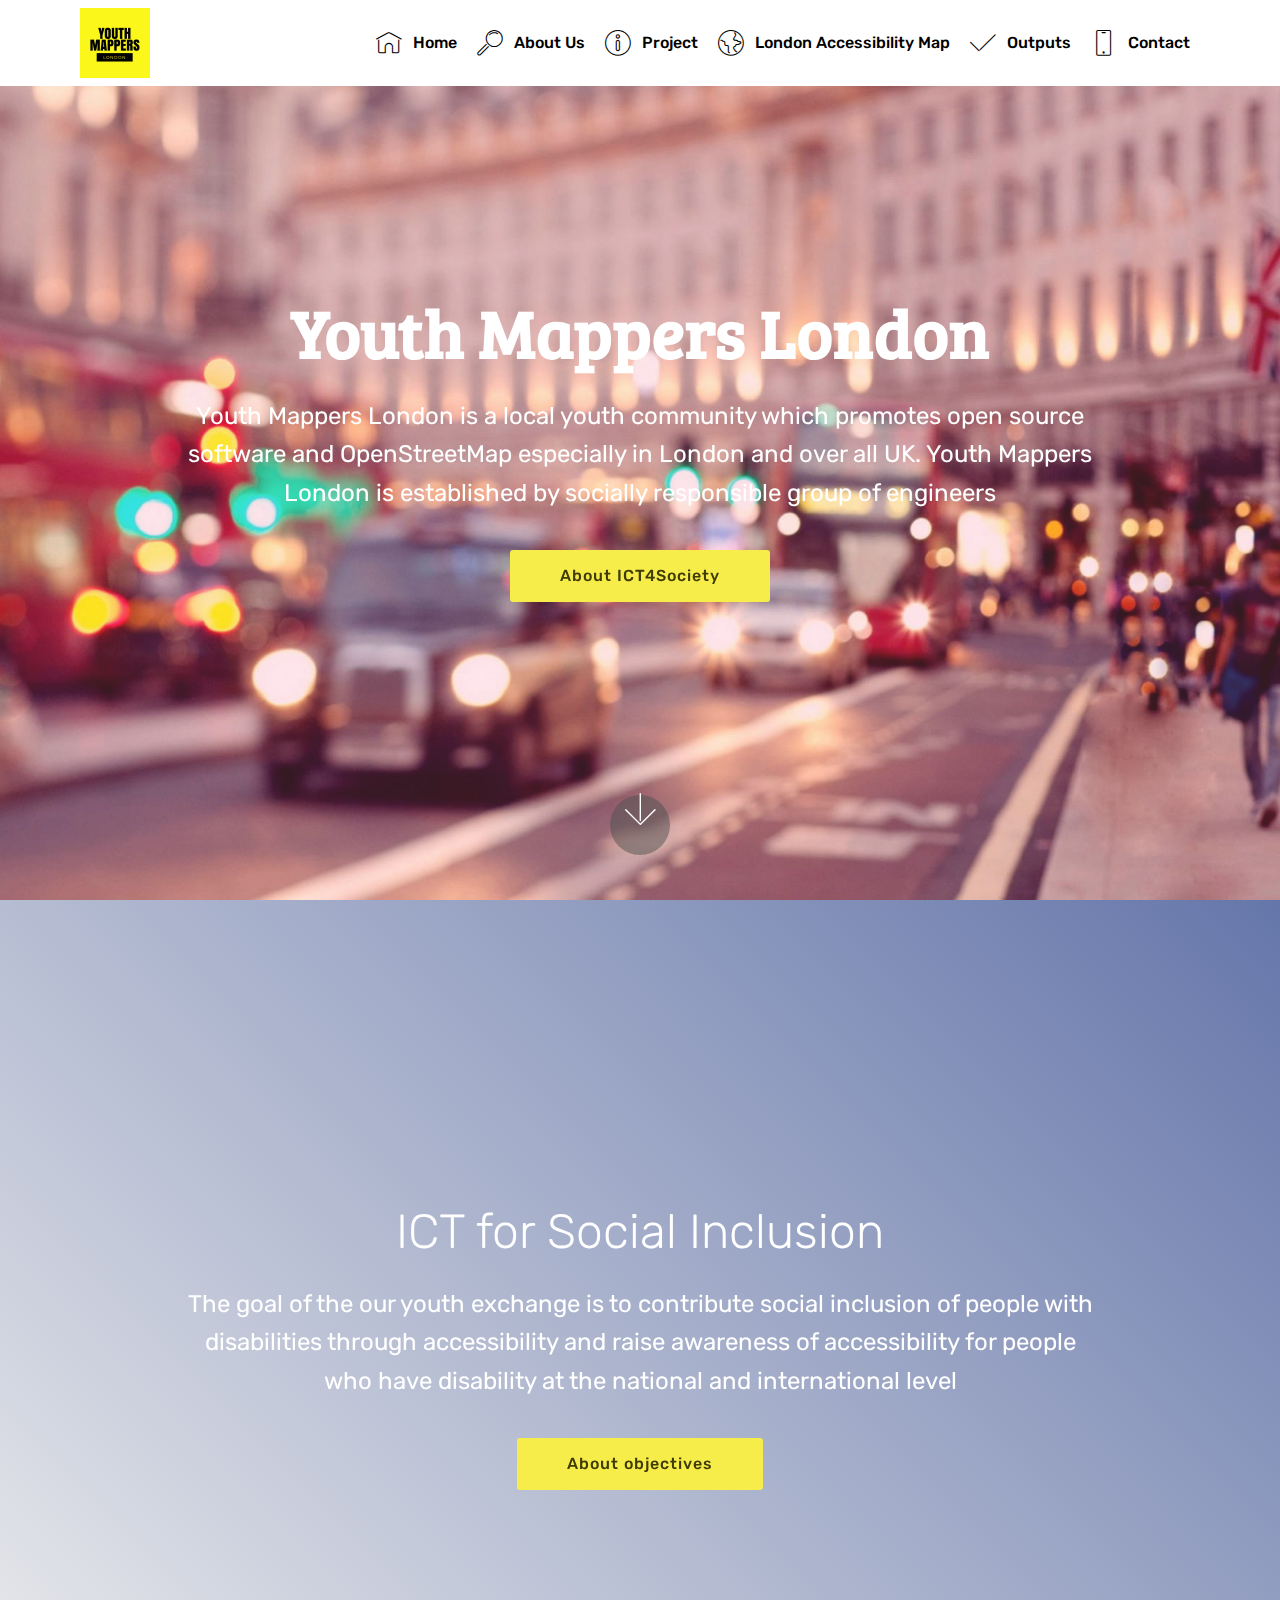
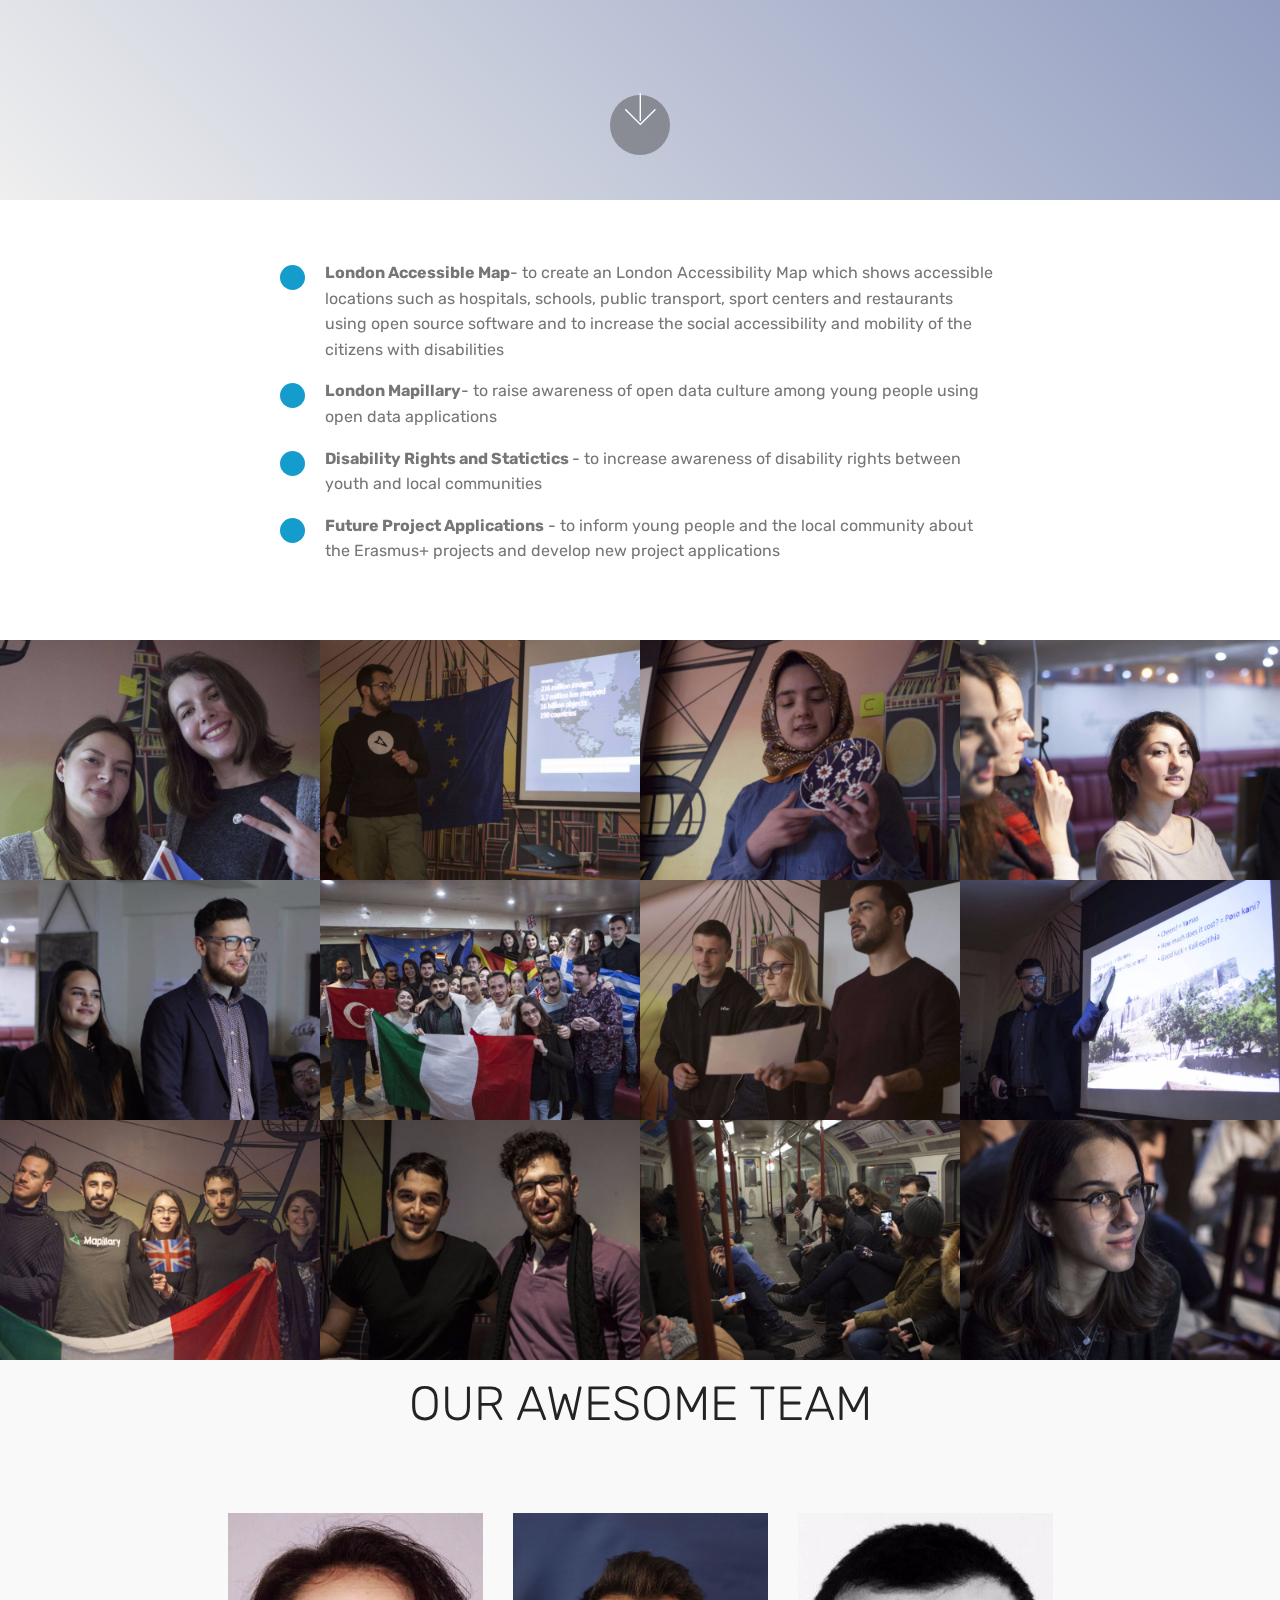
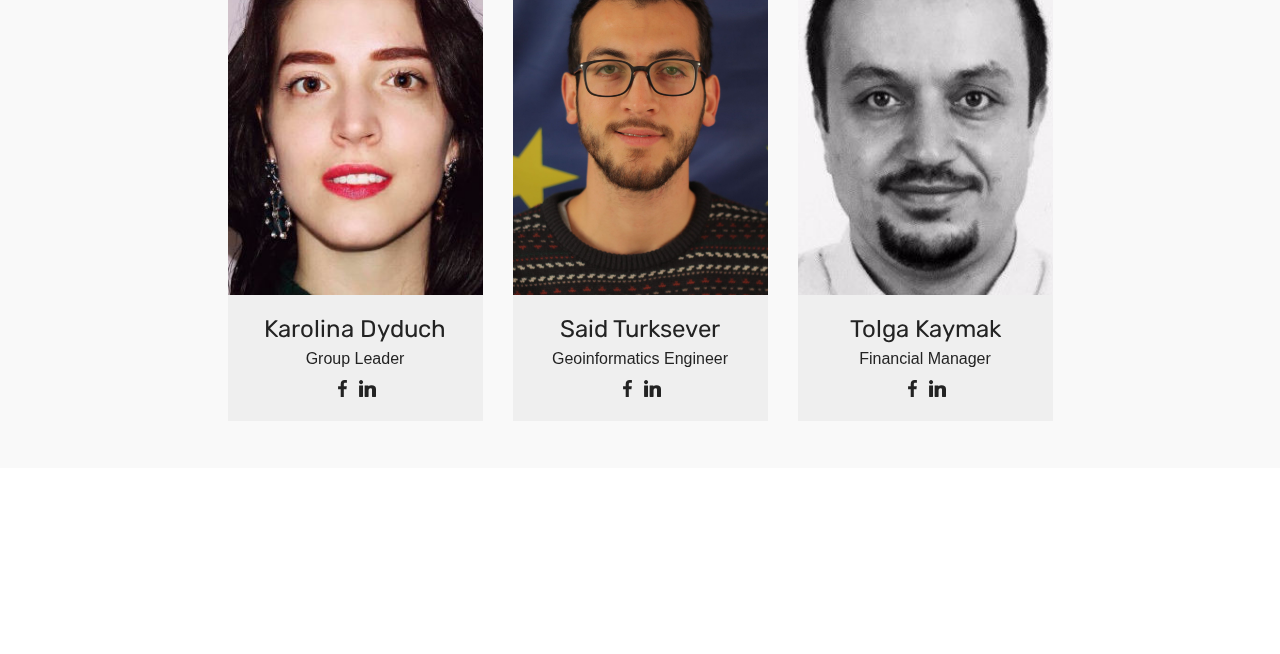
==== commit 2bc45a0d: "create github pages" ====
--- a/index.html
+++ b/index.html
@@ -52,7 +52,7 @@
                     <a class="nav-link link text-black display-4" href="index.html">
                         <span class="mbri-home mbr-iconfont mbr-iconfont-btn"></span>Home</a>
                 </li><li class="nav-item"><a class="nav-link link text-black display-4" href="aboutus.html"><span class="mbri-search mbr-iconfont mbr-iconfont-btn"></span>
-                        About Us</a></li>
+                        About Us</a></li><li class="nav-item"><a class="nav-link link text-black display-4" href="project.html"><span class="mbri-info mbr-iconfont mbr-iconfont-btn"></span>Project</a></li>
                 <li class="nav-item">
                     <a class="nav-link link text-black display-4" href="map.html"><span class="mbri-globe mbr-iconfont mbr-iconfont-btn"></span>London Accessibility Map</a>
                 </li><li class="nav-item"><a class="nav-link link text-black display-4" href="outputs.html"><span class="mbri-success mbr-iconfont mbr-iconfont-btn"></span>Outputs</a></li><li class="nav-item"><a class="nav-link link text-black display-4" href="contact.html"><span class="mbri-mobile mbr-iconfont mbr-iconfont-btn"></span>Contact</a></li></ul>
@@ -61,7 +61,7 @@
     </nav>
 </section>
 
-<section class="engine"><a href="https://mobiri.se/d">free website maker</a></section><section class="cid-qCnJv01DSo mbr-fullscreen mbr-parallax-background" id="header2-f">
+<section class="engine"><a href="https://mobiri.se/d">website maker</a></section><section class="cid-qCnJv01DSo mbr-fullscreen mbr-parallax-background" id="header2-f">
 
     
 
@@ -131,7 +131,7 @@
     
 
     <div>
-        <div><!-- Filter --><!-- Gallery --><div class="mbr-gallery-row"><div class="mbr-gallery-layout-default"><div><div><div class="mbr-gallery-item mbr-gallery-item--p0" data-video-url="false" data-tags="Animated"><div href="#lb-gallery3-p" data-slide-to="0" data-toggle="modal"><img src="assets/images/mg-6221-2-2000x1333-800x600.jpg" alt="" title=""><span class="icon-focus"></span></div></div><div class="mbr-gallery-item mbr-gallery-item--p0" data-video-url="false" data-tags="Animated"><div href="#lb-gallery3-p" data-slide-to="1" data-toggle="modal"><img src="assets/images/mg-6183-2-2000x1333-800x600.jpg" alt="" title=""><span class="icon-focus"></span></div></div><div class="mbr-gallery-item mbr-gallery-item--p0" data-video-url="false" data-tags="Animated"><div href="#lb-gallery3-p" data-slide-to="2" data-toggle="modal"><img src="assets/images/mg-6151-2-2000x3000-800x600.jpg" alt="" title=""><span class="icon-focus"></span></div></div><div class="mbr-gallery-item mbr-gallery-item--p0" data-video-url="false" data-tags="Animated"><div href="#lb-gallery3-p" data-slide-to="3" data-toggle="modal"><img src="assets/images/mg-6152-1-2000x1333-800x600.jpg" alt="" title=""><span class="icon-focus"></span></div></div><div class="mbr-gallery-item mbr-gallery-item--p0" data-video-url="false" data-tags="Animated"><div href="#lb-gallery3-p" data-slide-to="4" data-toggle="modal"><img src="assets/images/mg-6157-2000x1333-800x600.jpg" alt="" title=""><span class="icon-focus"></span></div></div><div class="mbr-gallery-item mbr-gallery-item--p0" data-video-url="false" data-tags="Animated"><div href="#lb-gallery3-p" data-slide-to="5" data-toggle="modal"><img src="assets/images/mg-6186-1-2000x1333-800x600.jpg" alt="" title=""><span class="icon-focus"></span></div></div><div class="mbr-gallery-item mbr-gallery-item--p0" data-video-url="false" data-tags="Animated"><div href="#lb-gallery3-p" data-slide-to="6" data-toggle="modal"><img src="assets/images/mg-6194-1-2000x1333-800x600.jpg" alt="" title=""><span class="icon-focus"></span></div></div><div class="mbr-gallery-item mbr-gallery-item--p0" data-video-url="false" data-tags="Animated"><div href="#lb-gallery3-p" data-slide-to="7" data-toggle="modal"><img src="assets/images/mg-6176-1-2000x1333-800x600.jpg" alt="" title=""><span class="icon-focus"></span></div></div><div class="mbr-gallery-item mbr-gallery-item--p0" data-video-url="false" data-tags="Animated"><div href="#lb-gallery3-p" data-slide-to="8" data-toggle="modal"><img src="assets/images/mg-6314-2000x949-800x600.jpg" alt="" title=""><span class="icon-focus"></span></div></div><div class="mbr-gallery-item mbr-gallery-item--p0" data-video-url="false" data-tags="Animated"><div href="#lb-gallery3-p" data-slide-to="9" data-toggle="modal"><img src="assets/images/mg-6369-2000x1333-800x600.jpg" alt="" title=""><span class="icon-focus"></span></div></div><div class="mbr-gallery-item mbr-gallery-item--p0" data-video-url="false" data-tags="Animated"><div href="#lb-gallery3-p" data-slide-to="10" data-toggle="modal"><img src="assets/images/mg-6232-2000x1333-800x600.jpg" alt="" title=""><span class="icon-focus"></span></div></div><div class="mbr-gallery-item mbr-gallery-item--p0" data-video-url="false" data-tags="Animated"><div href="#lb-gallery3-p" data-slide-to="11" data-toggle="modal"><img src="assets/images/mg-6201-1-2000x1333-800x600.jpg" alt="" title=""><span class="icon-focus"></span></div></div></div></div><div class="clearfix"></div></div></div><!-- Lightbox --><div data-app-prevent-settings="" class="mbr-slider modal fade carousel slide" tabindex="-1" data-keyboard="true" data-interval="false" id="lb-gallery3-p"><div class="modal-dialog"><div class="modal-content"><div class="modal-body"><div class="carousel-inner"><div class="carousel-item"><img src="assets/images/-mg-6221-2-2000x1333.jpg" alt="" title=""></div><div class="carousel-item"><img src="assets/images/-mg-6183-2-2000x1333.jpg" alt="" title=""></div><div class="carousel-item"><img src="assets/images/-mg-6151-2-2000x3000.jpg" alt="" title=""></div><div class="carousel-item"><img src="assets/images/-mg-6152-1-2000x1333.jpg" alt="" title=""></div><div class="carousel-item"><img src="assets/images/-mg-6157-2000x1333.jpg" alt="" title=""></div><div class="carousel-item"><img src="assets/images/-mg-6186-1-2000x1333.jpg" alt="" title=""></div><div class="carousel-item"><img src="assets/images/-mg-6194-1-2000x1333.jpg" alt="" title=""></div><div class="carousel-item"><img src="assets/images/-mg-6176-1-2000x1333.jpg" alt="" title=""></div><div class="carousel-item"><img src="assets/images/-mg-6314-2000x949.jpg" alt="" title=""></div><div class="carousel-item"><img src="assets/images/-mg-6369-2000x1333.jpg" alt="" title=""></div><div class="carousel-item"><img src="assets/images/-mg-6232-2000x1333.jpg" alt="" title=""></div><div class="carousel-item active"><img src="assets/images/-mg-6201-1-2000x1333.jpg" alt="" title=""></div></div><a class="carousel-control carousel-control-prev" role="button" data-slide="prev" href="#lb-gallery3-p"><span class="mbri-left mbr-iconfont" aria-hidden="true"></span><span class="sr-only">Previous</span></a><a class="carousel-control carousel-control-next" role="button" data-slide="next" href="#lb-gallery3-p"><span class="mbri-right mbr-iconfont" aria-hidden="true"></span><span class="sr-only">Next</span></a><a class="close" href="#" role="button" data-dismiss="modal"><span class="sr-only">Close</span></a></div></div></div></div></div>
+        <div><!-- Filter --><!-- Gallery --><div class="mbr-gallery-row"><div class="mbr-gallery-layout-default"><div><div><div class="mbr-gallery-item mbr-gallery-item--p0" data-video-url="false" data-tags="Animated"><div href="#lb-gallery3-p" data-slide-to="0" data-toggle="modal"><img src="assets/images/mg-6151-2-2000x3000-800x600.jpg" alt="" title=""><span class="icon-focus"></span></div></div><div class="mbr-gallery-item mbr-gallery-item--p0" data-video-url="false" data-tags="Animated"><div href="#lb-gallery3-p" data-slide-to="1" data-toggle="modal"><img src="assets/images/mg-6221-2-2000x1333-800x600.jpg" alt="" title=""><span class="icon-focus"></span></div></div><div class="mbr-gallery-item mbr-gallery-item--p0" data-video-url="false" data-tags="Animated"><div href="#lb-gallery3-p" data-slide-to="2" data-toggle="modal"><img src="assets/images/mg-6183-2-2000x1333-800x600.jpg" alt="" title=""><span class="icon-focus"></span></div></div><div class="mbr-gallery-item mbr-gallery-item--p0" data-video-url="false" data-tags="Animated"><div href="#lb-gallery3-p" data-slide-to="3" data-toggle="modal"><img src="assets/images/mg-6152-1-2000x1333-800x600.jpg" alt="" title=""><span class="icon-focus"></span></div></div><div class="mbr-gallery-item mbr-gallery-item--p0" data-video-url="false" data-tags="Animated"><div href="#lb-gallery3-p" data-slide-to="4" data-toggle="modal"><img src="assets/images/mg-6157-2000x1333-800x600.jpg" alt="" title=""><span class="icon-focus"></span></div></div><div class="mbr-gallery-item mbr-gallery-item--p0" data-video-url="false" data-tags="Animated"><div href="#lb-gallery3-p" data-slide-to="5" data-toggle="modal"><img src="assets/images/mg-6186-1-2000x1333-800x600.jpg" alt="" title=""><span class="icon-focus"></span></div></div><div class="mbr-gallery-item mbr-gallery-item--p0" data-video-url="false" data-tags="Animated"><div href="#lb-gallery3-p" data-slide-to="6" data-toggle="modal"><img src="assets/images/mg-6194-1-2000x1333-800x600.jpg" alt="" title=""><span class="icon-focus"></span></div></div><div class="mbr-gallery-item mbr-gallery-item--p0" data-video-url="false" data-tags="Animated"><div href="#lb-gallery3-p" data-slide-to="7" data-toggle="modal"><img src="assets/images/mg-6176-1-2000x1333-800x600.jpg" alt="" title=""><span class="icon-focus"></span></div></div><div class="mbr-gallery-item mbr-gallery-item--p0" data-video-url="false" data-tags="Animated"><div href="#lb-gallery3-p" data-slide-to="8" data-toggle="modal"><img src="assets/images/mg-6314-2000x949-800x600.jpg" alt="" title=""><span class="icon-focus"></span></div></div><div class="mbr-gallery-item mbr-gallery-item--p0" data-video-url="false" data-tags="Animated"><div href="#lb-gallery3-p" data-slide-to="9" data-toggle="modal"><img src="assets/images/mg-6369-2000x1333-800x600.jpg" alt="" title=""><span class="icon-focus"></span></div></div><div class="mbr-gallery-item mbr-gallery-item--p0" data-video-url="false" data-tags="Animated"><div href="#lb-gallery3-p" data-slide-to="10" data-toggle="modal"><img src="assets/images/mg-6232-2000x1333-800x600.jpg" alt="" title=""><span class="icon-focus"></span></div></div><div class="mbr-gallery-item mbr-gallery-item--p0" data-video-url="false" data-tags="Animated"><div href="#lb-gallery3-p" data-slide-to="11" data-toggle="modal"><img src="assets/images/mg-6159-1-2000x1333-800x600.jpg" alt="" title=""><span class="icon-focus"></span></div></div></div></div><div class="clearfix"></div></div></div><!-- Lightbox --><div data-app-prevent-settings="" class="mbr-slider modal fade carousel slide" tabindex="-1" data-keyboard="true" data-interval="false" id="lb-gallery3-p"><div class="modal-dialog"><div class="modal-content"><div class="modal-body"><div class="carousel-inner"><div class="carousel-item"><img src="assets/images/-mg-6151-2-2000x3000.jpg" alt="" title=""></div><div class="carousel-item"><img src="assets/images/-mg-6221-2-2000x1333.jpg" alt="" title=""></div><div class="carousel-item"><img src="assets/images/-mg-6183-2-2000x1333.jpg" alt="" title=""></div><div class="carousel-item"><img src="assets/images/-mg-6152-1-2000x1333.jpg" alt="" title=""></div><div class="carousel-item"><img src="assets/images/-mg-6157-2000x1333.jpg" alt="" title=""></div><div class="carousel-item"><img src="assets/images/-mg-6186-1-2000x1333.jpg" alt="" title=""></div><div class="carousel-item"><img src="assets/images/-mg-6194-1-2000x1333.jpg" alt="" title=""></div><div class="carousel-item"><img src="assets/images/-mg-6176-1-2000x1333.jpg" alt="" title=""></div><div class="carousel-item"><img src="assets/images/-mg-6314-2000x949.jpg" alt="" title=""></div><div class="carousel-item"><img src="assets/images/-mg-6369-2000x1333.jpg" alt="" title=""></div><div class="carousel-item"><img src="assets/images/-mg-6232-2000x1333.jpg" alt="" title=""></div><div class="carousel-item active"><img src="assets/images/-mg-6159-1-2000x1333.jpg" alt="" title=""></div></div><a class="carousel-control carousel-control-prev" role="button" data-slide="prev" href="#lb-gallery3-p"><span class="mbri-left mbr-iconfont" aria-hidden="true"></span><span class="sr-only">Previous</span></a><a class="carousel-control carousel-control-next" role="button" data-slide="next" href="#lb-gallery3-p"><span class="mbri-right mbr-iconfont" aria-hidden="true"></span><span class="sr-only">Next</span></a><a class="close" href="#" role="button" data-dismiss="modal"><span class="sr-only">Close</span></a></div></div></div></div></div>
     </div>
 
 </section>
--- a/assets/mobirise/css/mbr-additional.css
+++ b/assets/mobirise/css/mbr-additional.css
@@ -1759,7 +1759,7 @@
   background: transparent !important;
 }
 .cid-qCo3ZUhRBh .mbr-gallery-item > div:hover:before {
-  opacity: 0.7 !important;
+  opacity: 0 !important;
 }
 .cid-qCo3ZUhRBh .mbr-gallery-title {
   font-size: .9em;
@@ -1781,7 +1781,7 @@
   position: absolute;
   background: #ffffff !important;
   background: linear-gradient(to left, #ffffff, #ffffff) !important;
-  opacity: 0.7;
+  opacity: 0;
   -webkit-transition: 0.2s background ease-in-out;
   transition: 0.2s background ease-in-out;
 }
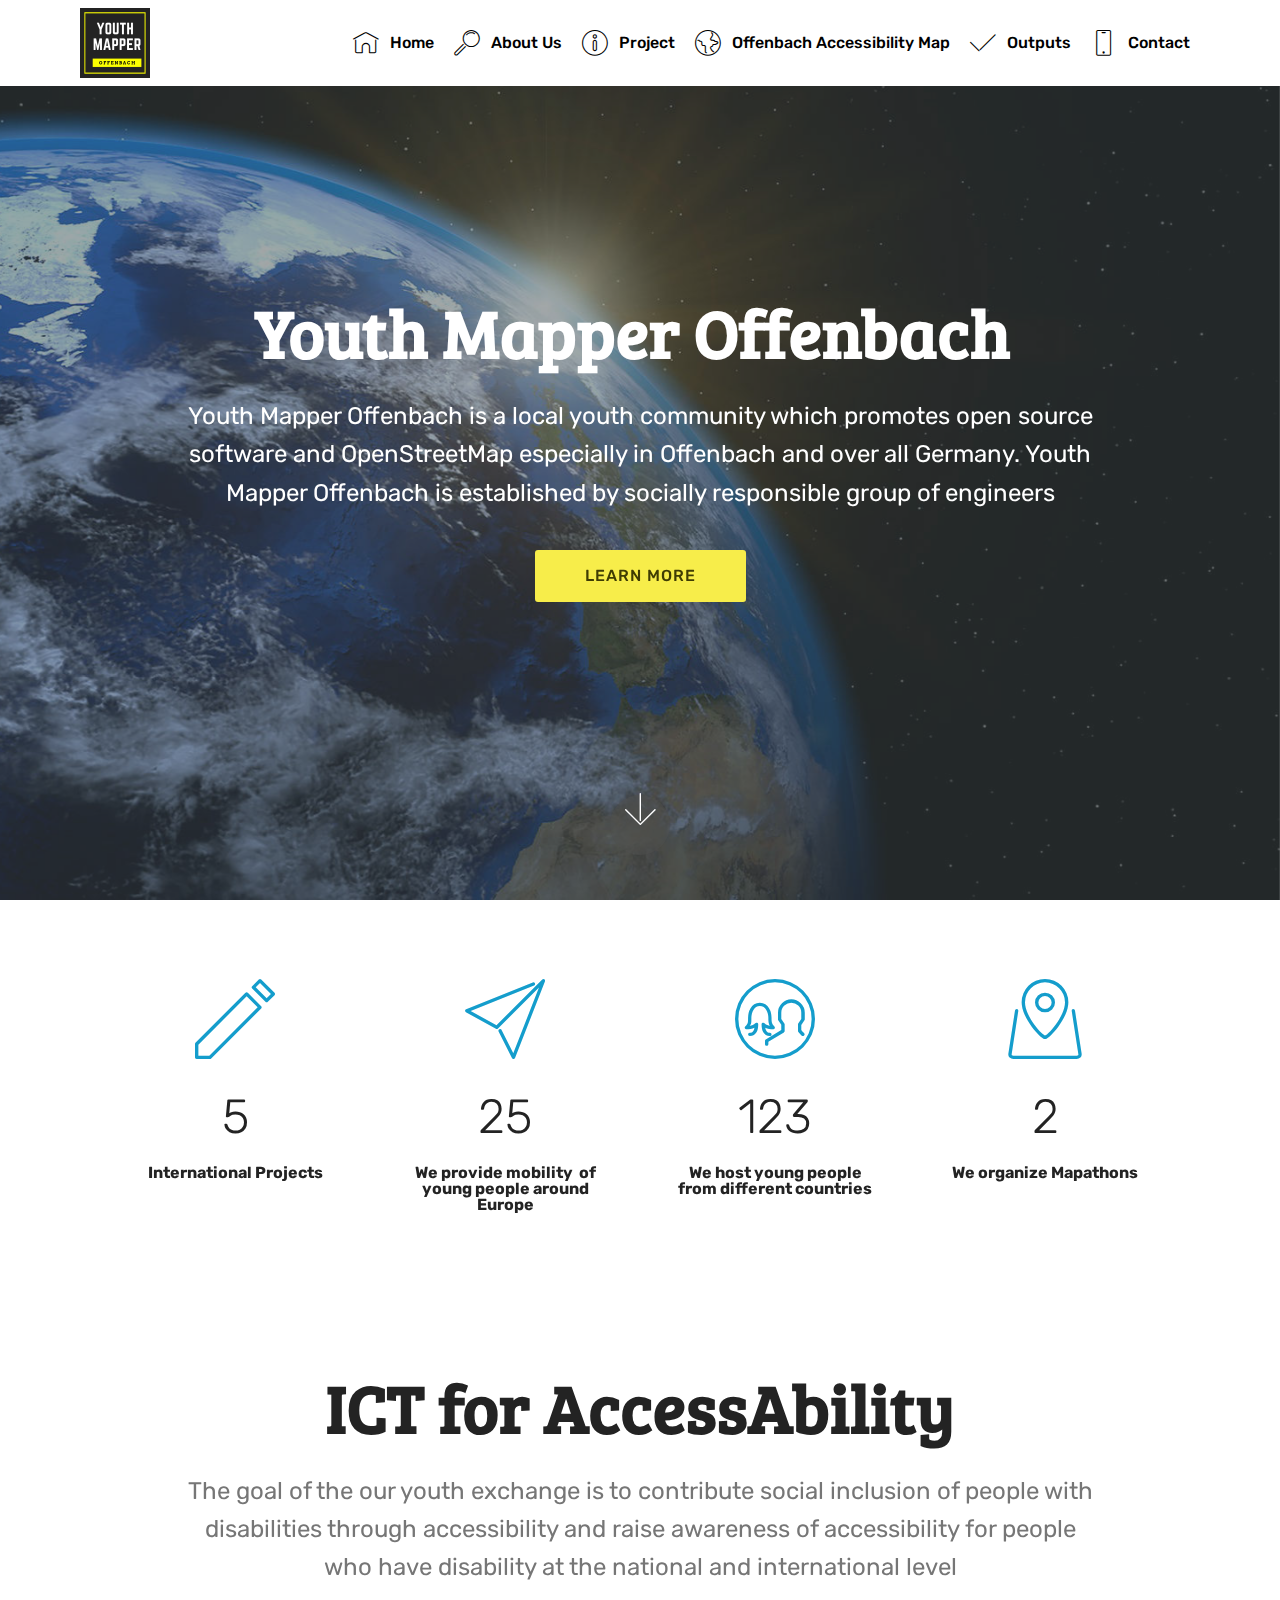
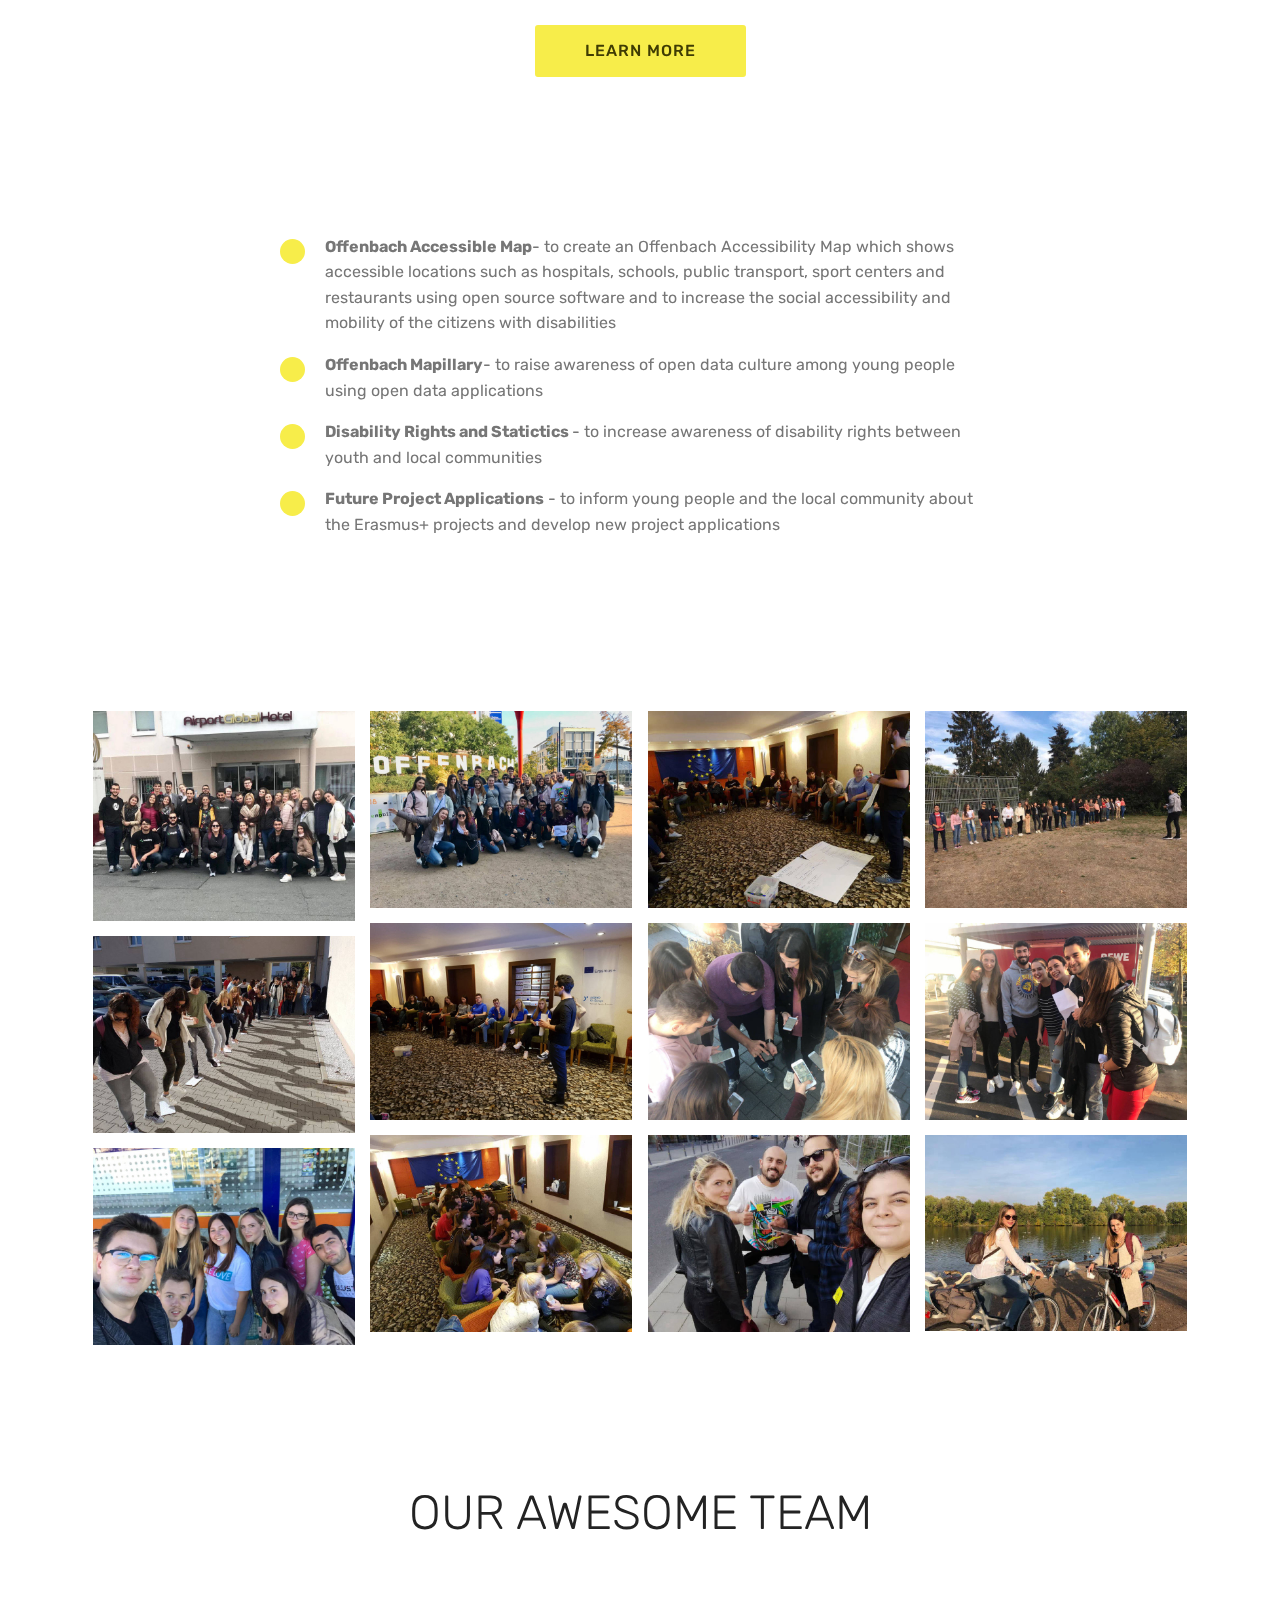
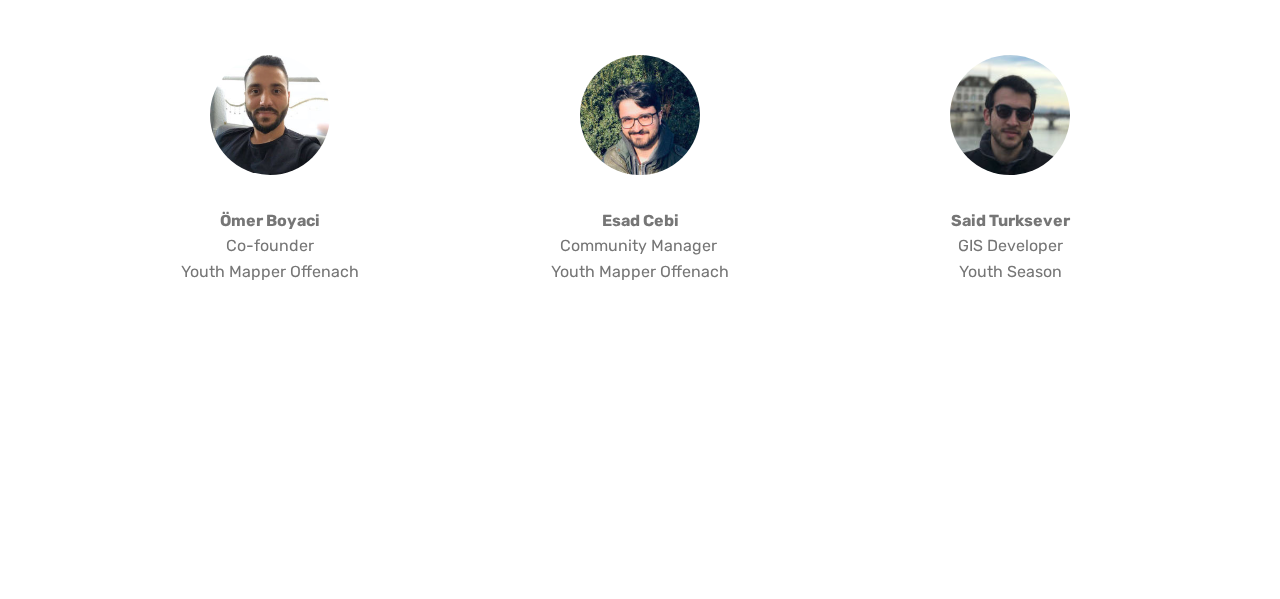
==== commit 39f41099: "create github pages" ====
--- a/index.html
+++ b/index.html
@@ -1,13 +1,14 @@
 <!DOCTYPE html>
-<html >
+<html  >
 <head>
-  <!-- Site made with Mobirise Website Builder v4.8.1, https://mobirise.com -->
+  <!-- Site made with Mobirise Website Builder v4.9.6, https://mobirise.com -->
   <meta charset="UTF-8">
   <meta http-equiv="X-UA-Compatible" content="IE=edge">
-  <meta name="generator" content="Mobirise v4.8.1, mobirise.com">
+  <meta name="generator" content="Mobirise v4.9.6, mobirise.com">
   <meta name="viewport" content="width=device-width, initial-scale=1, minimum-scale=1">
-  <link rel="shortcut icon" href="assets/images/app-1.co-4-128x128.png" type="image/x-icon">
+  <link rel="shortcut icon" href="assets/images/youth-mappers-offenbach-logo-128x128.png" type="image/x-icon">
   <meta name="description" content="Youth Mappers London">
+  
   <title>Home</title>
   <link rel="stylesheet" href="assets/web/assets/mobirise-icons/mobirise-icons.css">
   <link rel="stylesheet" href="assets/tether/tether.min.css">
@@ -41,10 +42,10 @@
             <div class="navbar-brand">
                 <span class="navbar-logo">
                     <a href="index.html">
-                         <img src="assets/images/app.co-4-140x140.png" alt="Mobirise" title="" style="height: 4.4rem;">
+                         <img src="assets/images/youth-mappers-offenbach-logo-140x140.png" alt="Mobirise" title="" style="height: 4.4rem;">
                     </a>
                 </span>
-                <span class="navbar-caption-wrap"><a class="navbar-caption text-black display-4" href="index.html"></a></span>
+                <span class="navbar-caption-wrap"><a class="navbar-caption text-black display-7" href="index.html"></a></span>
             </div>
         </div>
         <div class="collapse navbar-collapse" id="navbarSupportedContent">
@@ -54,26 +55,26 @@
                 </li><li class="nav-item"><a class="nav-link link text-black display-4" href="aboutus.html"><span class="mbri-search mbr-iconfont mbr-iconfont-btn"></span>
                         About Us</a></li><li class="nav-item"><a class="nav-link link text-black display-4" href="project.html"><span class="mbri-info mbr-iconfont mbr-iconfont-btn"></span>Project</a></li>
                 <li class="nav-item">
-                    <a class="nav-link link text-black display-4" href="map.html"><span class="mbri-globe mbr-iconfont mbr-iconfont-btn"></span>London Accessibility Map</a>
+                    <a class="nav-link link text-black display-4" href="map.html"><span class="mbri-globe mbr-iconfont mbr-iconfont-btn"></span>Offenbach Accessibility Map</a>
                 </li><li class="nav-item"><a class="nav-link link text-black display-4" href="outputs.html"><span class="mbri-success mbr-iconfont mbr-iconfont-btn"></span>Outputs</a></li><li class="nav-item"><a class="nav-link link text-black display-4" href="contact.html"><span class="mbri-mobile mbr-iconfont mbr-iconfont-btn"></span>Contact</a></li></ul>
             
         </div>
     </nav>
 </section>
 
-<section class="engine"><a href="https://mobiri.se/d">website maker</a></section><section class="cid-qCnJv01DSo mbr-fullscreen mbr-parallax-background" id="header2-f">
-
-    
-
-    <div class="mbr-overlay" style="opacity: 0.2; background-color: rgb(255, 127, 159);"></div>
+<section class="engine"><a href="https://mobirise.info/e">how to make a site</a></section><section class="cid-qCnJv01DSo mbr-fullscreen mbr-parallax-background" id="header2-f">
+
+    
+
+    <div class="mbr-overlay" style="opacity: 0.5; background-color: rgb(70, 80, 82);"></div>
 
     <div class="container align-center">
         <div class="row justify-content-md-center">
             <div class="mbr-white col-md-10">
-                <h1 class="mbr-section-title mbr-bold pb-3 mbr-fonts-style display-1">Youth Mappers London</h1>
+                <h1 class="mbr-section-title mbr-bold pb-3 mbr-fonts-style display-1">Youth Mapper Offenbach&nbsp;</h1>
                 
-                <p class="mbr-text pb-3 mbr-fonts-style display-5">Youth Mappers London is a local youth community which promotes open source software and OpenStreetMap especially in London and over all UK. Youth Mappers London is established by socially responsible group of engineers</p>
-                <div class="mbr-section-btn"><a class="btn btn-md btn-success display-4" href="index.html#header5-n">About ICT4Society </a></div>
+                <p class="mbr-text pb-3 mbr-fonts-style display-5">Youth Mapper Offenbach  is a local youth community which promotes open source software and OpenStreetMap especially in Offenbach  and over all Germany. Youth Mapper Offenbach is established by socially responsible group of engineers</p>
+                <div class="mbr-section-btn"><a class="btn btn-md btn-success display-4" href="index.html#header5-n">LEARN MORE</a></div>
             </div>
         </div>
     </div>
@@ -84,30 +85,106 @@
     </div>
 </section>
 
-<section class="header5 cid-qCnZP9DNkf mbr-fullscreen" id="header5-n">
-
-    
-
-    
-    <div class="container">
-        <div class="row justify-content-center">
-            <div class="mbr-white col-md-10">
-                <h1 class="mbr-section-title align-center pb-3 mbr-fonts-style display-2">ICT for Social Inclusion</h1>
-                <p class="mbr-text align-center display-5 pb-3 mbr-fonts-style">The goal of the our youth exchange is to contribute social
-inclusion of people with disabilities through
-accessibility and raise awareness of accessibility for
-people who have disability at the national and
-international level</p>
-                <div class="mbr-section-btn align-center"><a class="btn btn-md btn-success display-4" href="index.html#content12-o">About objectives</a></div>
-            </div>
-        </div>
-    </div>
-
-    <div class="mbr-arrow hidden-sm-down" aria-hidden="true">
-        <a href="#next">
-            <i class="mbri-down mbr-iconfont"></i>
-        </a>
-    </div>
+<section class="counters1 counters cid-rlaNVdagVr" id="counters1-25">
+
+    
+
+    
+
+    <div class="container">
+        
+        
+
+        <div class="container pt-4 mt-2">
+            <div class="media-container-row">
+                <div class="card p-3 align-center col-12 col-md-6 col-lg-3">
+                    <div class="panel-item p-3">
+                        <div class="card-img pb-3">
+                            <span class="mbr-iconfont mbri-edit2"></span>
+                        </div>
+
+                        <div class="card-text">
+                            <h3 class="count pt-3 pb-3 mbr-fonts-style display-2">
+                                  5
+                            </h3>
+                            <h4 class="mbr-content-title mbr-bold mbr-fonts-style display-7">
+                                International Projects</h4>
+                            <p class="mbr-content-text mbr-fonts-style display-7"></p>
+                        </div>
+                    </div>
+                </div>
+
+
+                <div class="card p-3 align-center col-12 col-md-6 col-lg-3">
+                    <div class="panel-item p-3">
+                        <div class="card-img pb-3">
+                            <span class="mbr-iconfont mbri-paper-plane"></span>
+                        </div>
+                        <div class="card-text">
+                            <h3 class="count pt-3 pb-3 mbr-fonts-style display-2">
+                                  25</h3>
+                            <h4 class="mbr-content-title mbr-bold mbr-fonts-style display-7">
+                                We provide mobility &nbsp;of young people around Europe</h4>
+                            <p class="mbr-content-text mbr-fonts-style display-7"></p>
+                        </div>
+                    </div>
+                </div>
+
+                <div class="card p-3 align-center col-12 col-md-6 col-lg-3">
+                    <div class="panel-item p-3">
+                        <div class="card-img pb-3">
+                            <span class="mbr-iconfont mbri-users"></span>
+                        </div>
+                        <div class="card-text">
+                            <h3 class="count pt-3 pb-3 mbr-fonts-style display-2">
+                                  123</h3>
+                            <h4 class="mbr-content-title mbr-bold mbr-fonts-style display-7">
+                                We host young people from different countries</h4>
+                            <p class="mbr-content-text mbr-fonts-style display-7"></p>
+                        </div>
+                    </div>
+                </div>
+
+
+                <div class="card p-3 align-center col-12 col-md-6 col-lg-3">
+                    <div class="panel-item p-3">
+                        <div class="card-img pb-3">
+                            <span class="mbr-iconfont mbri-map-pin"></span>
+                        </div>
+
+                        <div class="card-texts">
+                             <h3 class="count pt-3 pb-3 mbr-fonts-style display-2">
+                                  2
+                            </h3>
+                            <h4 class="mbr-content-title mbr-bold mbr-fonts-style display-7">We organize Mapathons</h4>
+                            <p class="mbr-content-text mbr-fonts-style display-7"></p>
+                        </div>
+                    </div>
+                </div>
+            </div>
+        </div>
+   </div>
+</section>
+
+<section class="header1 cid-rlaNOZzpyg" id="header16-23">
+
+    
+
+    
+
+    <div class="container">
+        <div class="row justify-content-md-center">
+            <div class="col-md-10 align-center">
+                <h1 class="mbr-section-title mbr-bold pb-3 mbr-fonts-style display-1">ICT for AccessAbility</h1>
+                
+                <p class="mbr-text pb-3 mbr-fonts-style display-5">
+                    The goal of the our youth exchange is to contribute social inclusion of people with disabilities through accessibility and raise awareness of accessibility for people who have disability at the national and international level
+                </p>
+                <div class="mbr-section-btn"><a class="btn btn-md btn-success display-4" href="https://mobirise.co">LEARN MORE</a></div>
+            </div>
+        </div>
+    </div>
+
 </section>
 
 <section class="mbr-section article content12 cid-qCnZT5M6ap" id="content12-o">
@@ -117,8 +194,8 @@
         <div class="media-container-row">
             <div class="mbr-text counter-container col-12 col-md-8 mbr-fonts-style display-7">
                 <ul>
-                    <li><strong>London Accessible Map</strong>- to create an London Accessibility Map which shows accessible locations such as hospitals, schools, public transport, sport centers and restaurants using open source software and to increase the social accessibility and mobility of the citizens with disabilities</li>
-                    <li><strong>London Mapillary</strong>- to raise awareness of open data culture among young people using open data applications</li>
+                    <li><strong>Offenbach Accessible Map</strong>- to create an Offenbach Accessibility Map which shows accessible locations such as hospitals, schools, public transport, sport centers and restaurants using open source software and to increase the social accessibility and mobility of the citizens with disabilities</li>
+                    <li><strong>Offenbach Mapillary</strong>- to raise awareness of open data culture among young people using open data applications</li>
                     <li><strong>Disability Rights and Statictics&nbsp;</strong>- to increase awareness of disability rights between youth and local communities</li><li><strong>Future Project Applications</strong> - to inform young people and the local community  about the Erasmus+ projects and develop new project applications</li>
                 </ul>
             </div>
@@ -126,123 +203,84 @@
     </div>
 </section>
 
-<section class="mbr-gallery mbr-slider-carousel cid-qCo3ZUhRBh" id="gallery3-p">
-
-    
-
-    <div>
-        <div><!-- Filter --><!-- Gallery --><div class="mbr-gallery-row"><div class="mbr-gallery-layout-default"><div><div><div class="mbr-gallery-item mbr-gallery-item--p0" data-video-url="false" data-tags="Animated"><div href="#lb-gallery3-p" data-slide-to="0" data-toggle="modal"><img src="assets/images/mg-6151-2-2000x3000-800x600.jpg" alt="" title=""><span class="icon-focus"></span></div></div><div class="mbr-gallery-item mbr-gallery-item--p0" data-video-url="false" data-tags="Animated"><div href="#lb-gallery3-p" data-slide-to="1" data-toggle="modal"><img src="assets/images/mg-6221-2-2000x1333-800x600.jpg" alt="" title=""><span class="icon-focus"></span></div></div><div class="mbr-gallery-item mbr-gallery-item--p0" data-video-url="false" data-tags="Animated"><div href="#lb-gallery3-p" data-slide-to="2" data-toggle="modal"><img src="assets/images/mg-6183-2-2000x1333-800x600.jpg" alt="" title=""><span class="icon-focus"></span></div></div><div class="mbr-gallery-item mbr-gallery-item--p0" data-video-url="false" data-tags="Animated"><div href="#lb-gallery3-p" data-slide-to="3" data-toggle="modal"><img src="assets/images/mg-6152-1-2000x1333-800x600.jpg" alt="" title=""><span class="icon-focus"></span></div></div><div class="mbr-gallery-item mbr-gallery-item--p0" data-video-url="false" data-tags="Animated"><div href="#lb-gallery3-p" data-slide-to="4" data-toggle="modal"><img src="assets/images/mg-6157-2000x1333-800x600.jpg" alt="" title=""><span class="icon-focus"></span></div></div><div class="mbr-gallery-item mbr-gallery-item--p0" data-video-url="false" data-tags="Animated"><div href="#lb-gallery3-p" data-slide-to="5" data-toggle="modal"><img src="assets/images/mg-6186-1-2000x1333-800x600.jpg" alt="" title=""><span class="icon-focus"></span></div></div><div class="mbr-gallery-item mbr-gallery-item--p0" data-video-url="false" data-tags="Animated"><div href="#lb-gallery3-p" data-slide-to="6" data-toggle="modal"><img src="assets/images/mg-6194-1-2000x1333-800x600.jpg" alt="" title=""><span class="icon-focus"></span></div></div><div class="mbr-gallery-item mbr-gallery-item--p0" data-video-url="false" data-tags="Animated"><div href="#lb-gallery3-p" data-slide-to="7" data-toggle="modal"><img src="assets/images/mg-6176-1-2000x1333-800x600.jpg" alt="" title=""><span class="icon-focus"></span></div></div><div class="mbr-gallery-item mbr-gallery-item--p0" data-video-url="false" data-tags="Animated"><div href="#lb-gallery3-p" data-slide-to="8" data-toggle="modal"><img src="assets/images/mg-6314-2000x949-800x600.jpg" alt="" title=""><span class="icon-focus"></span></div></div><div class="mbr-gallery-item mbr-gallery-item--p0" data-video-url="false" data-tags="Animated"><div href="#lb-gallery3-p" data-slide-to="9" data-toggle="modal"><img src="assets/images/mg-6369-2000x1333-800x600.jpg" alt="" title=""><span class="icon-focus"></span></div></div><div class="mbr-gallery-item mbr-gallery-item--p0" data-video-url="false" data-tags="Animated"><div href="#lb-gallery3-p" data-slide-to="10" data-toggle="modal"><img src="assets/images/mg-6232-2000x1333-800x600.jpg" alt="" title=""><span class="icon-focus"></span></div></div><div class="mbr-gallery-item mbr-gallery-item--p0" data-video-url="false" data-tags="Animated"><div href="#lb-gallery3-p" data-slide-to="11" data-toggle="modal"><img src="assets/images/mg-6159-1-2000x1333-800x600.jpg" alt="" title=""><span class="icon-focus"></span></div></div></div></div><div class="clearfix"></div></div></div><!-- Lightbox --><div data-app-prevent-settings="" class="mbr-slider modal fade carousel slide" tabindex="-1" data-keyboard="true" data-interval="false" id="lb-gallery3-p"><div class="modal-dialog"><div class="modal-content"><div class="modal-body"><div class="carousel-inner"><div class="carousel-item"><img src="assets/images/-mg-6151-2-2000x3000.jpg" alt="" title=""></div><div class="carousel-item"><img src="assets/images/-mg-6221-2-2000x1333.jpg" alt="" title=""></div><div class="carousel-item"><img src="assets/images/-mg-6183-2-2000x1333.jpg" alt="" title=""></div><div class="carousel-item"><img src="assets/images/-mg-6152-1-2000x1333.jpg" alt="" title=""></div><div class="carousel-item"><img src="assets/images/-mg-6157-2000x1333.jpg" alt="" title=""></div><div class="carousel-item"><img src="assets/images/-mg-6186-1-2000x1333.jpg" alt="" title=""></div><div class="carousel-item"><img src="assets/images/-mg-6194-1-2000x1333.jpg" alt="" title=""></div><div class="carousel-item"><img src="assets/images/-mg-6176-1-2000x1333.jpg" alt="" title=""></div><div class="carousel-item"><img src="assets/images/-mg-6314-2000x949.jpg" alt="" title=""></div><div class="carousel-item"><img src="assets/images/-mg-6369-2000x1333.jpg" alt="" title=""></div><div class="carousel-item"><img src="assets/images/-mg-6232-2000x1333.jpg" alt="" title=""></div><div class="carousel-item active"><img src="assets/images/-mg-6159-1-2000x1333.jpg" alt="" title=""></div></div><a class="carousel-control carousel-control-prev" role="button" data-slide="prev" href="#lb-gallery3-p"><span class="mbri-left mbr-iconfont" aria-hidden="true"></span><span class="sr-only">Previous</span></a><a class="carousel-control carousel-control-next" role="button" data-slide="next" href="#lb-gallery3-p"><span class="mbri-right mbr-iconfont" aria-hidden="true"></span><span class="sr-only">Next</span></a><a class="close" href="#" role="button" data-dismiss="modal"><span class="sr-only">Close</span></a></div></div></div></div></div>
-    </div>
-
-</section>
-
-<section class="features16 cid-qCnXty2a8u" id="features16-l">
-    
-    
-    
-    <div class="container align-center">
-        <h2 class="pb-3 mbr-fonts-style mbr-section-title display-2">OUR AWESOME TEAM</h2>
-        <h3 class="pb-5 mbr-section-subtitle mbr-fonts-style mbr-light display-5"></h3>
-        <div class="row media-row">
+<section class="mbr-gallery mbr-slider-carousel cid-rlaM17w70h" id="gallery2-22">
+
+    
+
+    <div class="container">
+        <div><!-- Filter --><!-- Gallery --><div class="mbr-gallery-row"><div class="mbr-gallery-layout-default"><div><div><div class="mbr-gallery-item mbr-gallery-item--p1" data-video-url="false" data-tags="Responsive"><div href="#lb-gallery2-22" data-slide-to="0" data-toggle="modal"><img src="assets/images/q8-960x770-800x642.jpg" alt="" title=""><span class="icon-focus"></span></div></div><div class="mbr-gallery-item mbr-gallery-item--p1" data-video-url="false" data-tags="Responsive"><div href="#lb-gallery2-22" data-slide-to="1" data-toggle="modal"><img src="assets/images/q9-2000x1500-800x600.jpg" alt="" title=""><span class="icon-focus"></span></div></div><div class="mbr-gallery-item mbr-gallery-item--p1" data-video-url="false" data-tags="Responsive"><div href="#lb-gallery2-22" data-slide-to="2" data-toggle="modal"><img src="assets/images/q10-960x720-800x600.jpg" alt="" title=""><span class="icon-focus"></span></div></div><div class="mbr-gallery-item mbr-gallery-item--p1" data-video-url="false" data-tags="Responsive"><div href="#lb-gallery2-22" data-slide-to="3" data-toggle="modal"><img src="assets/images/q5-960x720-800x600.jpg" alt="" title=""><span class="icon-focus"></span></div></div><div class="mbr-gallery-item mbr-gallery-item--p1" data-video-url="false" data-tags="Responsive"><div href="#lb-gallery2-22" data-slide-to="4" data-toggle="modal"><img src="assets/images/q6-2000x1500-800x600.jpg" alt="" title=""><span class="icon-focus"></span></div></div><div class="mbr-gallery-item mbr-gallery-item--p1" data-video-url="false" data-tags="Responsive"><div href="#lb-gallery2-22" data-slide-to="5" data-toggle="modal"><img src="assets/images/q7-2000x1500-800x600.jpg" alt="" title=""><span class="icon-focus"></span></div></div><div class="mbr-gallery-item mbr-gallery-item--p1" data-video-url="false" data-tags="Responsive"><div href="#lb-gallery2-22" data-slide-to="6" data-toggle="modal"><img src="assets/images/q3-2000x1500-800x600.jpg" alt="" title=""><span class="icon-focus"></span></div></div><div class="mbr-gallery-item mbr-gallery-item--p1" data-video-url="false" data-tags="Responsive"><div href="#lb-gallery2-22" data-slide-to="7" data-toggle="modal"><img src="assets/images/23-960x720-800x600.jpg" alt="" title=""><span class="icon-focus"></span></div></div><div class="mbr-gallery-item mbr-gallery-item--p1" data-video-url="false" data-tags="Responsive"><div href="#lb-gallery2-22" data-slide-to="8" data-toggle="modal"><img src="assets/images/24-960x720-800x600.jpg" alt="" title=""><span class="icon-focus"></span></div></div><div class="mbr-gallery-item mbr-gallery-item--p1" data-video-url="false" data-tags="Responsive"><div href="#lb-gallery2-22" data-slide-to="9" data-toggle="modal"><img src="assets/images/21-960x720-800x600.jpg" alt="" title=""><span class="icon-focus"></span></div></div><div class="mbr-gallery-item mbr-gallery-item--p1" data-video-url="false" data-tags="Responsive"><div href="#lb-gallery2-22" data-slide-to="10" data-toggle="modal"><img src="assets/images/20-960x719-800x599.jpg" alt="" title=""><span class="icon-focus"></span></div></div><div class="mbr-gallery-item mbr-gallery-item--p1" data-video-url="false" data-tags="Responsive"><div href="#lb-gallery2-22" data-slide-to="11" data-toggle="modal"><img src="assets/images/26-2000x1502-800x601.jpg" alt="" title=""><span class="icon-focus"></span></div></div></div></div><div class="clearfix"></div></div></div><!-- Lightbox --><div data-app-prevent-settings="" class="mbr-slider modal fade carousel slide" tabindex="-1" data-keyboard="true" data-interval="false" id="lb-gallery2-22"><div class="modal-dialog"><div class="modal-content"><div class="modal-body"><div class="carousel-inner"><div class="carousel-item"><img src="assets/images/q8-960x770.jpg" alt="" title=""></div><div class="carousel-item"><img src="assets/images/q9-2000x1500.jpg" alt="" title=""></div><div class="carousel-item"><img src="assets/images/q10-960x720.jpg" alt="" title=""></div><div class="carousel-item"><img src="assets/images/q5-960x720.jpg" alt="" title=""></div><div class="carousel-item"><img src="assets/images/q6-2000x1500.jpg" alt="" title=""></div><div class="carousel-item"><img src="assets/images/q7-2000x1500.jpg" alt="" title=""></div><div class="carousel-item"><img src="assets/images/q3-2000x1500.jpg" alt="" title=""></div><div class="carousel-item"><img src="assets/images/23-960x720.jpg" alt="" title=""></div><div class="carousel-item active"><img src="assets/images/24-960x720.jpg" alt="" title=""></div><div class="carousel-item"><img src="assets/images/21-960x720.jpg" alt="" title=""></div><div class="carousel-item"><img src="assets/images/20-960x719.jpg" alt="" title=""></div><div class="carousel-item"><img src="assets/images/26-2000x1502.jpg" alt="" title=""></div></div><a class="carousel-control carousel-control-prev" role="button" data-slide="prev" href="#lb-gallery2-22"><span class="mbri-left mbr-iconfont" aria-hidden="true"></span><span class="sr-only">Previous</span></a><a class="carousel-control carousel-control-next" role="button" data-slide="next" href="#lb-gallery2-22"><span class="mbri-right mbr-iconfont" aria-hidden="true"></span><span class="sr-only">Next</span></a><a class="close" href="#" role="button" data-dismiss="modal"><span class="sr-only">Close</span></a></div></div></div></div></div>
+    </div>
+
+</section>
+
+<section class="testimonials1 cid-rlaTluj02w" id="testimonials1-28">
+
+    
+
+    
+    <div class="container">
+        <div class="media-container-row">
+            <div class="title col-12 align-center">
+                <h2 class="pb-3 mbr-fonts-style display-2">&nbsp;OUR AWESOME TEAM&nbsp;</h2>
+                
+            </div>
+        </div>
+    </div>
+
+    <div class="container pt-3 mt-2">
+        <div class="media-container-row">
+            <div class="mbr-testimonial p-3 align-center col-12 col-md-6 col-lg-4">
+                <div class="panel-item p-3">
+                    <div class="card-block">
+                        <div class="testimonial-photo">
+                            <img src="assets/images/omerboyaci-240x240.jpg" alt="" title="">
+                        </div>
+                        <p class="mbr-text mbr-fonts-style display-7"><strong>Ömer Boyaci</strong><br>Co-founder<br>Youth Mapper Offenach</p>
+                    </div>
+                    <div class="card-footer">
+                        
+                        
+                    </div>
+                </div>
+            </div>
+
+            <div class="mbr-testimonial p-3 align-center col-12 col-md-6 col-lg-4">
+                <div class="panel-item p-3">
+                    <div class="card-block">
+                        <div class="testimonial-photo">
+                            <img src="assets/images/esad1-240x320.jpg" alt="" title="">
+                        </div>
+                        <p class="mbr-text mbr-fonts-style display-7"><strong>Esad Cebi</strong><br>Community Manager&nbsp;<br>Youth Mapper Offenach<br></p>
+                    </div>
+                    <div class="card-footer">
+                        
+                        
+                    </div>
+                </div>
+            </div>
+
+            <div class="mbr-testimonial p-3 align-center col-12 col-md-6 col-lg-4">
+                <div class="panel-item p-3">
+                    <div class="card-block">
+                        <div class="testimonial-photo">
+                            <img src="assets/images/said1-1-240x180.jpg" alt="" title="">
+                        </div>
+                        <p class="mbr-text mbr-fonts-style display-7"><strong>Said Turksever</strong><br>GIS Developer<br>Youth Season<br><br></p>
+                    </div>
+                    <div class="card-footer">
+                        
+                        
+                    </div>
+                </div>
+            </div>
+
             
-        <div class="team-item col-lg-3 col-md-6">
-                <div class="item-image">
-                    <img src="assets/images/10346363-10208463448530396-8318166185633494358-n-1-510x510.jpg" alt="" title="">
-                </div>
-                <div class="item-caption py-3">
-                    <div class="item-name px-2">
-                        <p class="mbr-fonts-style display-5">Karolina Dyduch</p>
-                    </div>
-                    <div class="item-role px-2">
-                        <p>Group Leader</p>
-                    </div>
-                    <div class="item-social pt-2">
-                        <a href="https://www.facebook.com/profile.php?id=100001116183926" target="_blank">
-                            <span class="p-1 mbr-iconfont mbr-iconfont-social socicon-facebook socicon"></span>
-                        </a>
-                        <a href="https://www.linkedin.com/in/vefa-karakasli-79182696/" target="_blank">
-                            <span class="p-1 mbr-iconfont mbr-iconfont-social socicon-linkedin socicon"></span>
-                        </a>
-                        <a href="https://plus.google.com/u/0/+Mobirise" target="_blank">
-                            
-                        </a>
-                        <a href="https://www.linkedin.com/in/mobirise" target="_blank">
-                            
-                        </a>
-                        <a href="https://www.instagram.com/mobirise/" target="_blank">
-                            
-                        </a>
-                        <a href="https://www.youtube.com/channel/UCt_tncVAetpK5JeM8L-8jyw" target="_blank">    
-                            
-                        </a>
-                    </div>
-                </div>
-            </div><div class="team-item col-lg-3 col-md-6">
-                <div class="item-image">
-                    <img src="assets/images/img-2524-1996x2995.jpg" alt="" title="">
-                </div>
-                <div class="item-caption py-3">
-                    <div class="item-name px-2">
-                        <p class="mbr-fonts-style display-5">Said Turksever</p>
-                    </div>
-                    <div class="item-role px-2">
-                        <p>Geoinformatics Engineer</p>
-                    </div>
-                    <div class="item-social pt-2">
-                        <a href="https://www.facebook.com/strksvr" target="_blank">
-                            <span class="p-1 mbr-iconfont mbr-iconfont-social socicon-facebook socicon"></span>
-                        </a>
-                        <a href="https://www.linkedin.com/feed/?trk=nav_responsive_tab_home" target="_blank">
-                            <span class="p-1 mbr-iconfont mbr-iconfont-social socicon-linkedin socicon"></span>
-                        </a>
-                        <a href="https://plus.google.com/u/0/+Mobirise" target="_blank">
-                            
-                        </a>
-                        <a href="https://www.linkedin.com/in/mobirise" target="_blank">
-                            
-                        </a>
-                        <a href="https://www.instagram.com/mobirise/" target="_blank">
-                            
-                        </a>
-                        <a href="https://www.youtube.com/channel/UCt_tncVAetpK5JeM8L-8jyw" target="_blank">    
-                            
-                        </a>
-                    </div>
-                </div>
-            </div><div class="team-item col-lg-3 col-md-6">
-                <div class="item-image">
-                    <img src="assets/images/0-1-450x450.jpg" alt="" title="">
-                </div>
-                <div class="item-caption py-3">
-                    <div class="item-name px-2">
-                        <p class="mbr-fonts-style display-5">Tolga Kaymak</p>
-                    </div>
-                    <div class="item-role px-2">
-                        <p>Financial Manager</p>
-                    </div>
-                    <div class="item-social pt-2">
-                        <a href="https://www.facebook.com/search/top/?q=g%C3%B6rkem%20uzun" target="_blank">
-                            <span class="p-1 mbr-iconfont mbr-iconfont-social socicon-facebook socicon"></span>
-                        </a>
-                        <a href="https://www.linkedin.com/in/g%C3%B6rkem-uzun-866a0733/" target="_blank">
-                            <span class="p-1 mbr-iconfont mbr-iconfont-social socicon-linkedin socicon"></span>
-                        </a>
-                        <a href="https://plus.google.com/u/0/+Mobirise" target="_blank">
-                            
-                        </a>
-                        <a href="https://www.linkedin.com/in/mobirise" target="_blank">
-                            
-                        </a>
-                        <a href="https://www.instagram.com/mobirise/" target="_blank">
-                            
-                        </a>
-                        <a href="https://www.youtube.com/channel/UCt_tncVAetpK5JeM8L-8jyw" target="_blank">    
-                            
-                        </a>
-                    </div>
-                </div>
-            </div></div>    
-    </div>
+
+            
+
+            
+        </div>
+    </div>   
 </section>
 
 <section class="cid-qCoLDTQyOu mbr-reveal" id="footer5-11">
@@ -256,13 +294,13 @@
             <div class="col-md-3">
                 <div class="media-wrap">
                     <a href="http://youthmappers.github.io">
-                       <img src="assets/images/app.co-4-192x192.png" alt="Mobirise" title="">
+                       <img src="assets/images/youth-mappers-offenbach-logo-192x192.png" alt="Mobirise" title="">
                     </a>
                 </div>
             </div>
             <div class="col-md-9">
                 <p class="mbr-text align-right links mbr-fonts-style display-7">
-                    <a href="/aboutus.html" class="text-black" target="_blank"></a><a href="aboutus.html" class="text-black">ABOUT&nbsp;US&nbsp;</a>&nbsp; &nbsp;<a href="project.html" class="text-black">PROJECT&nbsp;</a> <em>&nbsp;<a href="map.html" class="text-black">&nbsp;LONDON ACCESSIBILITY</a></em><em><a href="map.html" class="text-black">&nbsp;MAP </a>&nbsp; &nbsp;&nbsp;</em><a href="contact.html" class="text-black">CONTACT</a>
+                    <a href="/aboutus.html" class="text-black" target="_blank"></a><a href="aboutus.html" class="text-black">ABOUT&nbsp;US&nbsp;</a>&nbsp; &nbsp;<a href="project.html" class="text-black">PROJECT&nbsp;</a> <em>&nbsp;<a href="map.html" class="text-black">&nbsp;OFFENBACH ACCESSIBILITY</a></em><em><a href="map.html" class="text-black">&nbsp;MAP </a>&nbsp; &nbsp;&nbsp;</em><a href="contact.html" class="text-black">CONTACT</a>
                 </p>
             </div>
         </div>
@@ -274,12 +312,12 @@
             </div>
             <div class="media-container-row mbr-white">
                 <div class="col-md-6 copyright">
-                    <p class="mbr-text mbr-fonts-style display-7">© Copyright 2018 Youth Mappers London - All Rights Reserved</p>
+                    <p class="mbr-text mbr-fonts-style display-7">© Copyright 2019 Youth Mapper Offenbach - All Rights Reserved</p>
                 </div>
                 <div class="col-md-6">
                     <div class="social-list align-right">
                         <div class="soc-item">
-                            <a href="https://www.facebook.com/Youth-OpenStreetMap-Community-446071242409077/" target="_blank">
+                            <a href="https://www.facebook.com/interculturalclubgoetheuni/" target="_blank">
                                 <span class="mbr-iconfont mbr-iconfont-social socicon-facebook socicon"></span>
                             </a>
                         </div>
@@ -303,6 +341,7 @@
   <script src="assets/smoothscroll/smooth-scroll.js"></script>
   <script src="assets/dropdown/js/script.min.js"></script>
   <script src="assets/touchswipe/jquery.touch-swipe.min.js"></script>
+  <script src="assets/viewportchecker/jquery.viewportchecker.js"></script>
   <script src="assets/masonry/masonry.pkgd.min.js"></script>
   <script src="assets/imagesloaded/imagesloaded.pkgd.min.js"></script>
   <script src="assets/bootstrapcarouselswipe/bootstrap-carousel-swipe.js"></script>
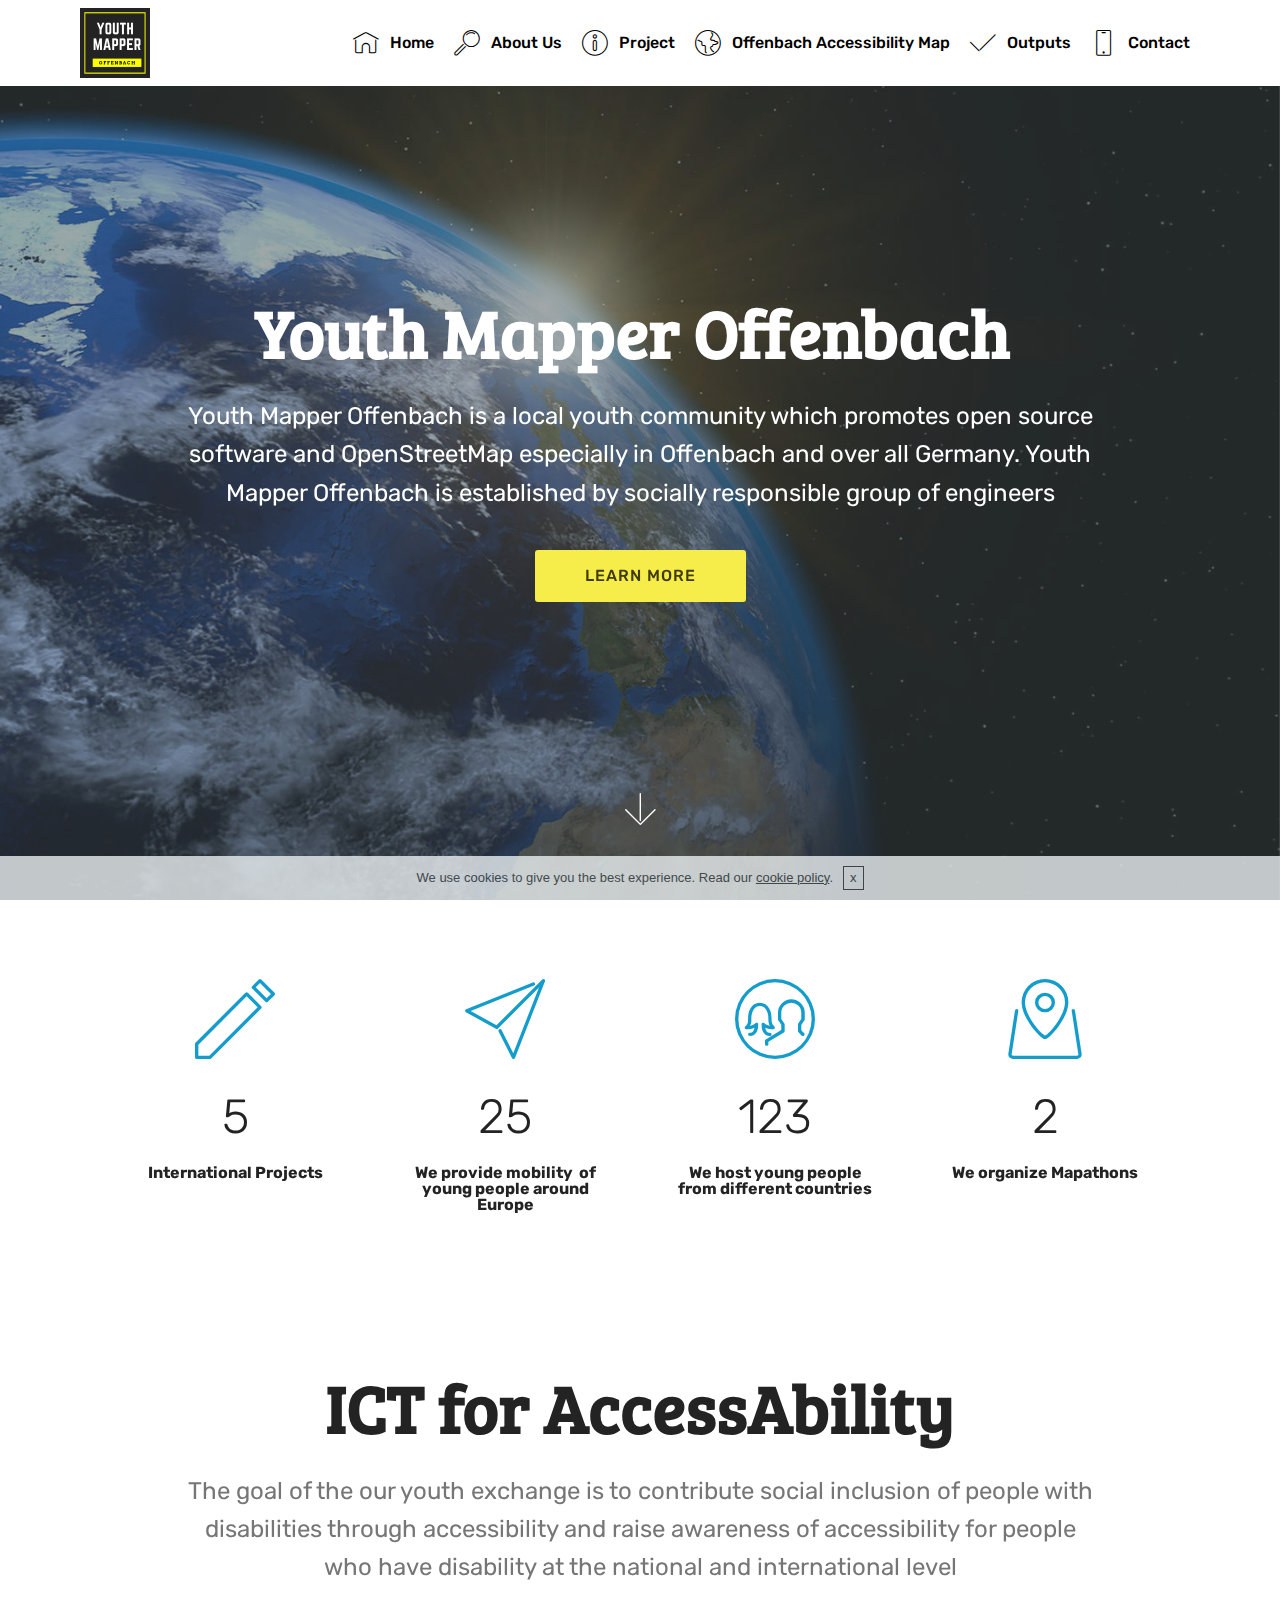
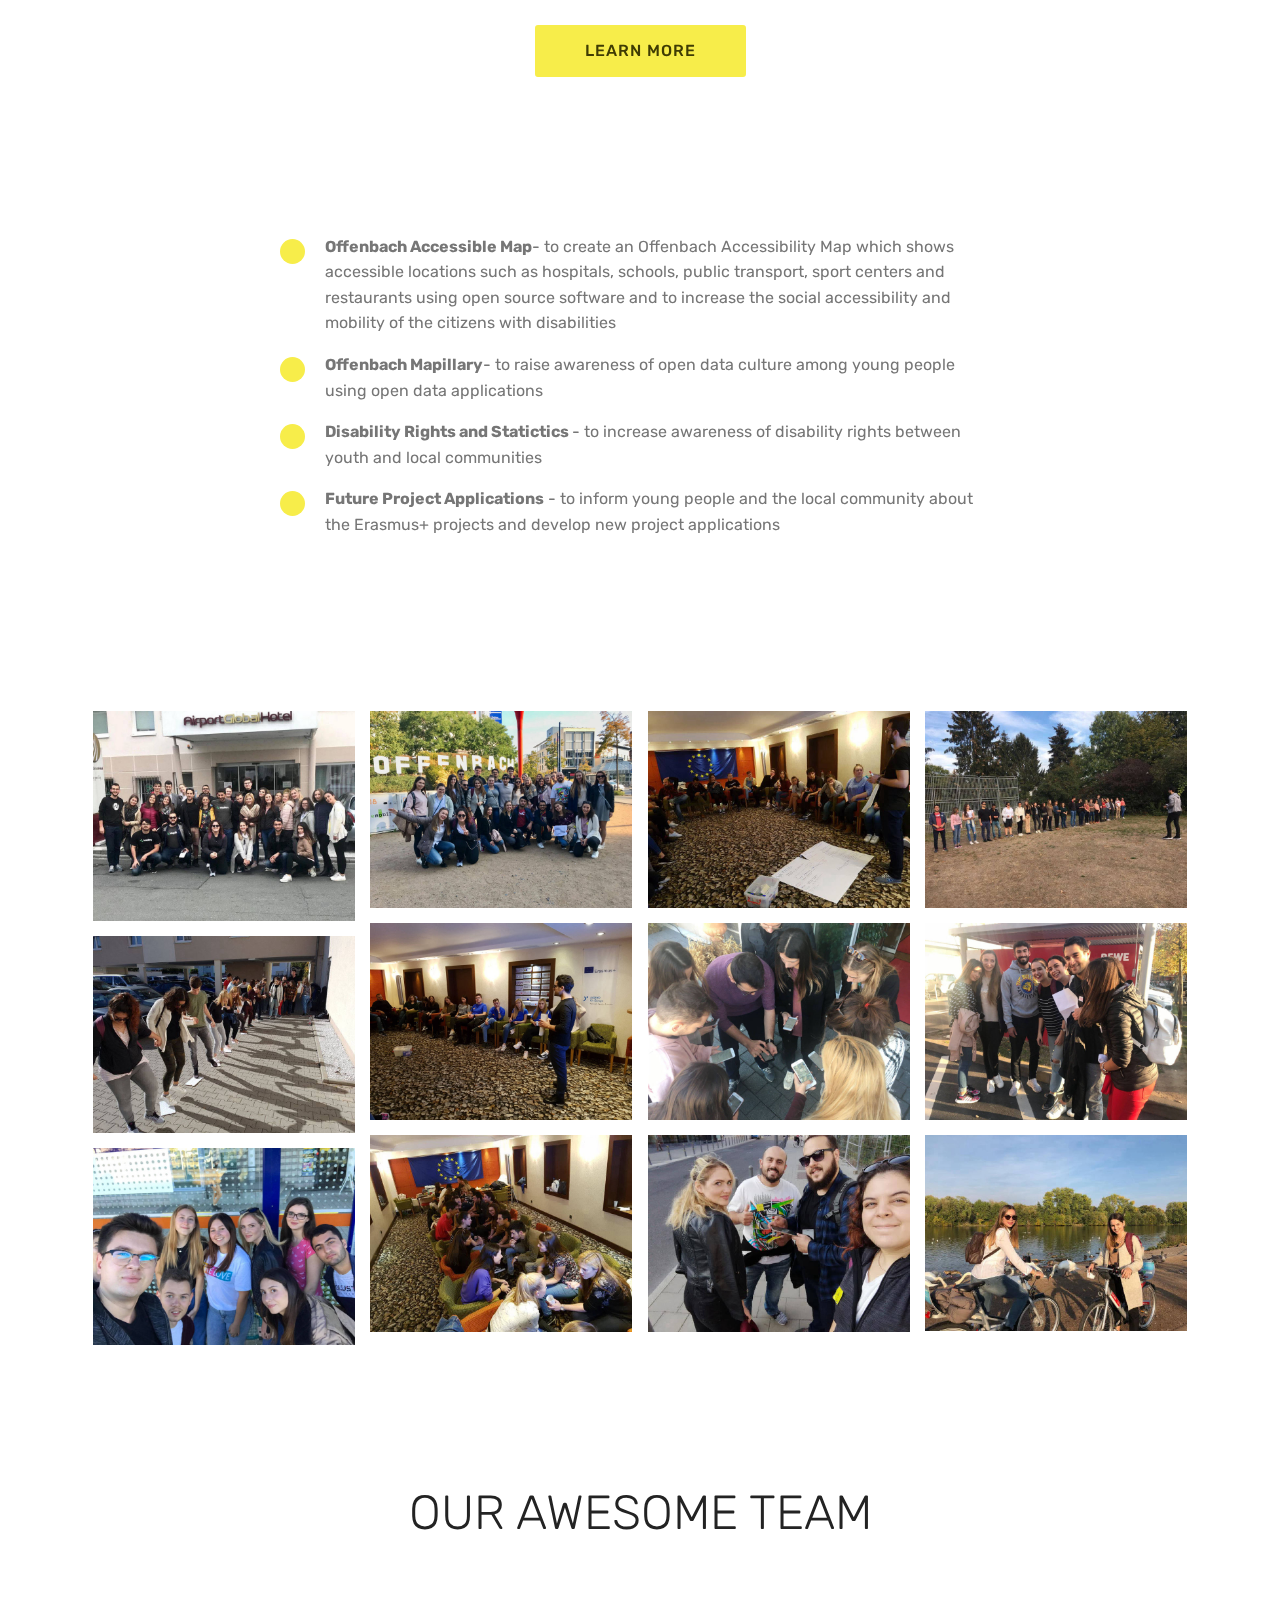
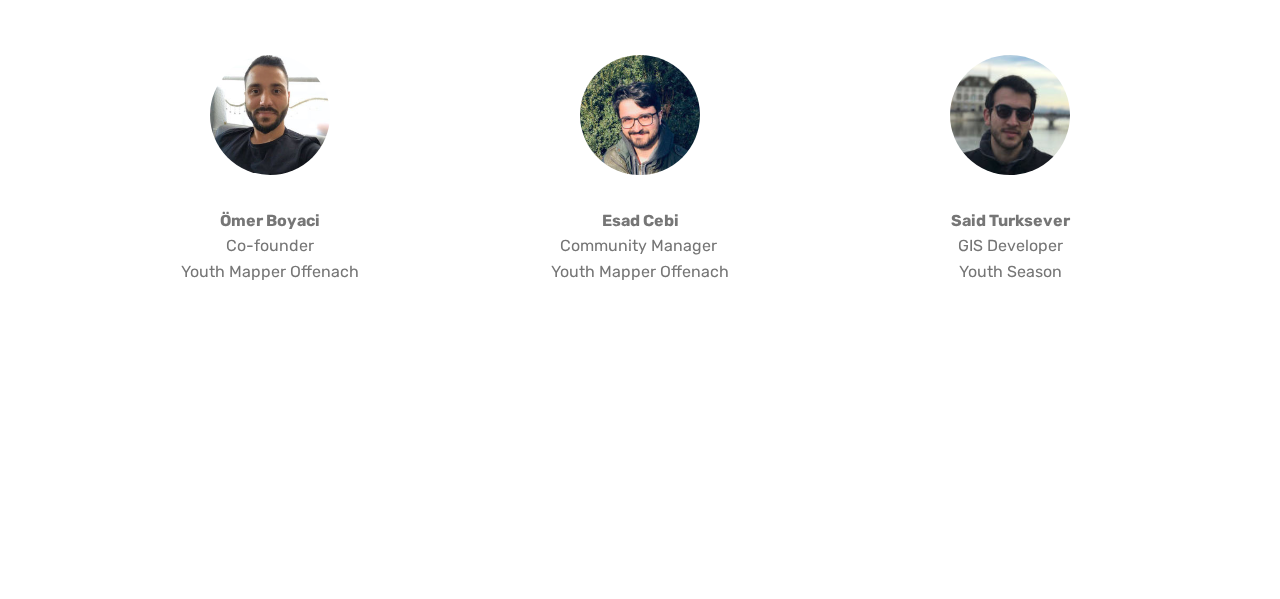
==== commit a40109de: "create github pages" ====
--- a/index.html
+++ b/index.html
@@ -6,7 +6,7 @@
   <meta http-equiv="X-UA-Compatible" content="IE=edge">
   <meta name="generator" content="Mobirise v4.9.6, mobirise.com">
   <meta name="viewport" content="width=device-width, initial-scale=1, minimum-scale=1">
-  <link rel="shortcut icon" href="assets/images/youth-mappers-offenbach-logo-128x128.png" type="image/x-icon">
+  <link rel="shortcut icon" href="assets/images/youth-mappers-offenbach-logo-140x140.png" type="image/x-icon">
   <meta name="description" content="Youth Mappers London">
   
   <title>Home</title>
@@ -15,6 +15,7 @@
   <link rel="stylesheet" href="assets/bootstrap/css/bootstrap.min.css">
   <link rel="stylesheet" href="assets/bootstrap/css/bootstrap-grid.min.css">
   <link rel="stylesheet" href="assets/bootstrap/css/bootstrap-reboot.min.css">
+  <link rel="stylesheet" href="assets/gdpr-plugin/gdpr-styles.css">
   <link rel="stylesheet" href="assets/dropdown/css/style.css">
   <link rel="stylesheet" href="assets/socicon/css/styles.css">
   <link rel="stylesheet" href="assets/theme/css/style.css">
@@ -25,6 +26,21 @@
   
 </head>
 <body>
+
+<!-- Google Analytics -->
+<!-- Global site tag (gtag.js) - Google Analytics -->
+<script async src="https://www.googletagmanager.com/gtag/js?id=UA-136500009-1"></script>
+<script>
+  window.dataLayer = window.dataLayer || [];
+  function gtag(){dataLayer.push(arguments);}
+  gtag('js', new Date());
+
+  gtag('config', 'UA-136500009-1');
+</script>
+
+<!-- /Google Analytics -->
+
+
   <section class="menu cid-qCnJuYFNDM" once="menu" id="menu1-e">
 
     
@@ -339,19 +355,22 @@
   <script src="assets/tether/tether.min.js"></script>
   <script src="assets/bootstrap/js/bootstrap.min.js"></script>
   <script src="assets/smoothscroll/smooth-scroll.js"></script>
+  <script src="assets/cookies-alert-plugin/cookies-alert-core.js"></script>
+  <script src="assets/cookies-alert-plugin/cookies-alert-script.js"></script>
   <script src="assets/dropdown/js/script.min.js"></script>
-  <script src="assets/touchswipe/jquery.touch-swipe.min.js"></script>
+  <script src="assets/parallax/jarallax.min.js"></script>
   <script src="assets/viewportchecker/jquery.viewportchecker.js"></script>
   <script src="assets/masonry/masonry.pkgd.min.js"></script>
   <script src="assets/imagesloaded/imagesloaded.pkgd.min.js"></script>
   <script src="assets/bootstrapcarouselswipe/bootstrap-carousel-swipe.js"></script>
   <script src="assets/vimeoplayer/jquery.mb.vimeo_player.js"></script>
-  <script src="assets/parallax/jarallax.min.js"></script>
+  <script src="assets/touchswipe/jquery.touch-swipe.min.js"></script>
   <script src="assets/theme/js/script.js"></script>
   <script src="assets/gallery/player.min.js"></script>
   <script src="assets/gallery/script.js"></script>
   <script src="assets/slidervideo/script.js"></script>
   
   
-</body>
+<input name="cookieData" type="hidden" data-cookie-text="We use cookies to give you the best experience. Read our <a href='privacy.html'>cookie policy</a>.">
+  </body>
 </html>--- a/assets/gdpr-plugin/gdpr-styles.css
+++ b/assets/gdpr-plugin/gdpr-styles.css
@@ -0,0 +1,21 @@
+.gdpr-block {
+    padding: 10px 0;
+    font-size: 14px;
+    display: block;
+    text-align: center;
+}
+.gdpr-block.covert {
+	display: none;
+}
+.gdpr-block label input {
+    width: 15px;
+    margin-right: 10px;
+    vertical-align: middle;
+}
+.gdpr-block label {
+    color: #a7a7a7;
+    vertical-align: middle;
+    user-select: none;
+    margin-bottom: 0;
+    display: inline;
+}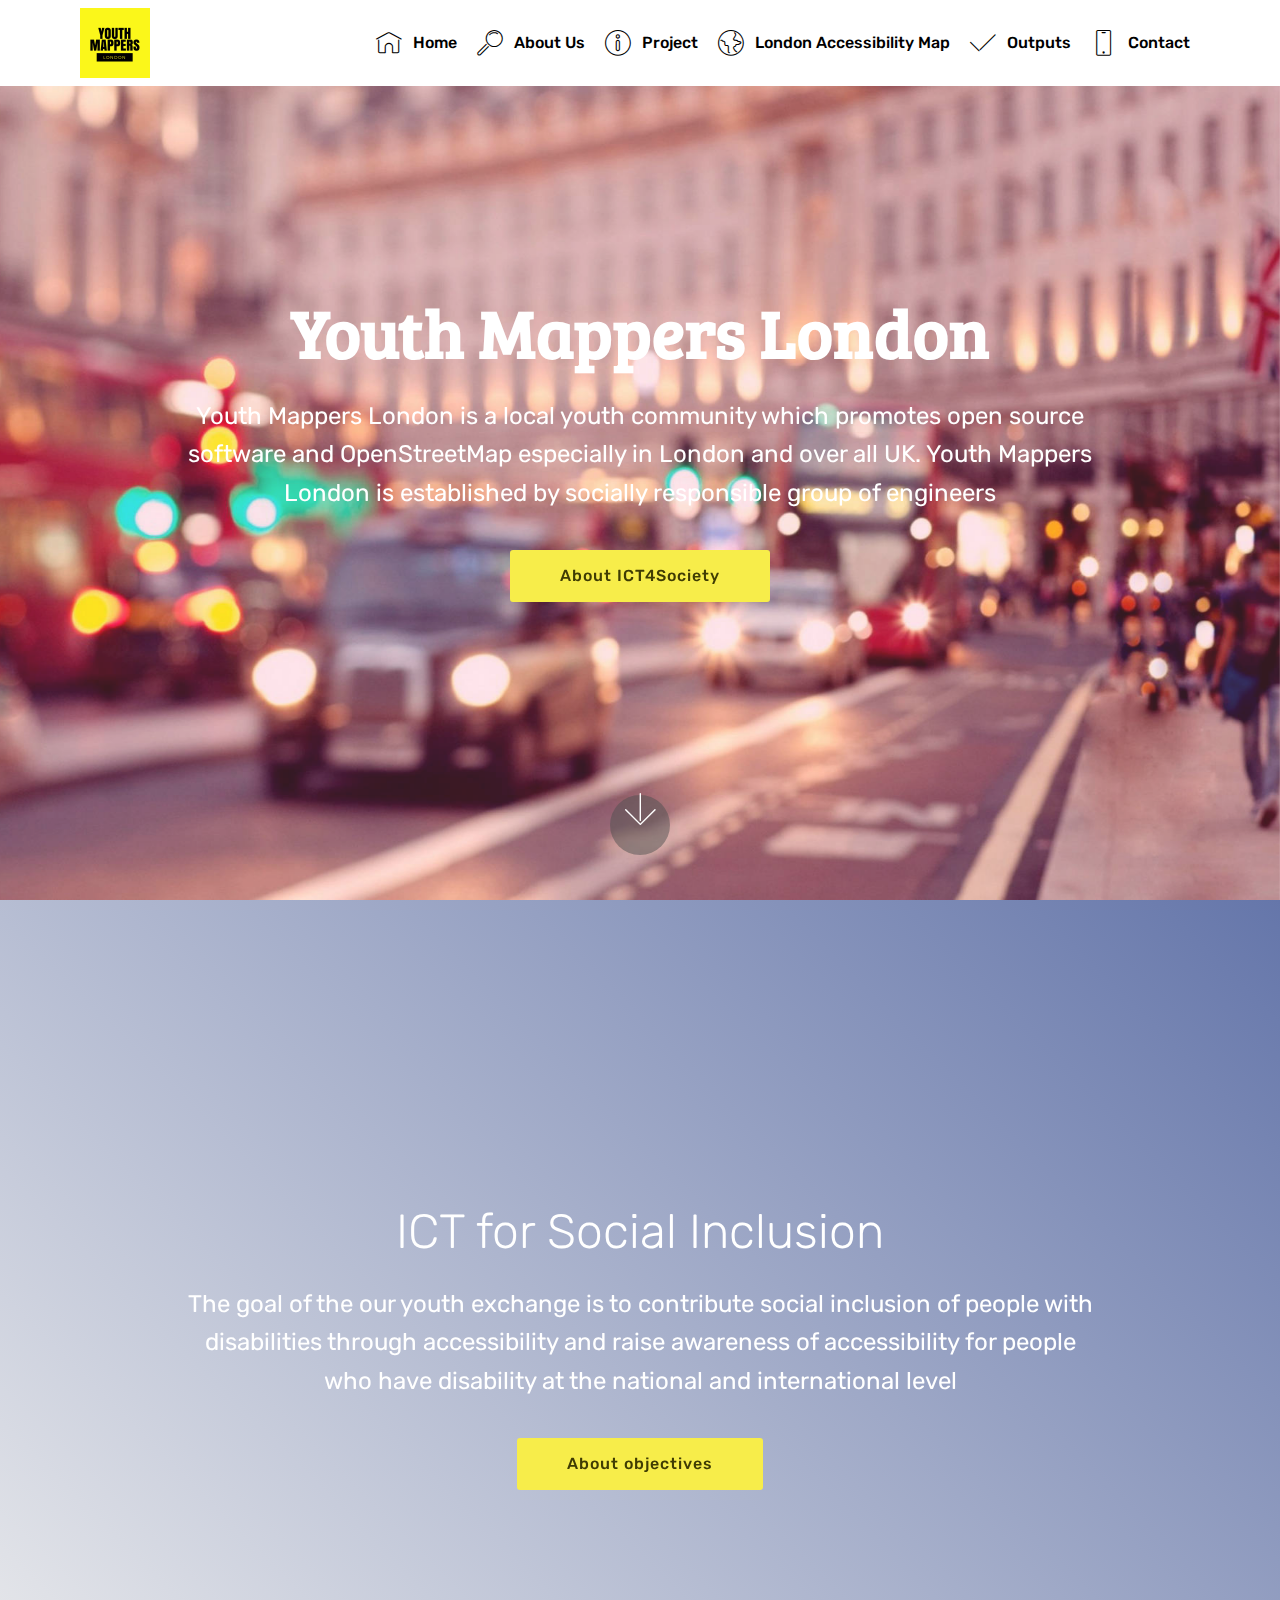
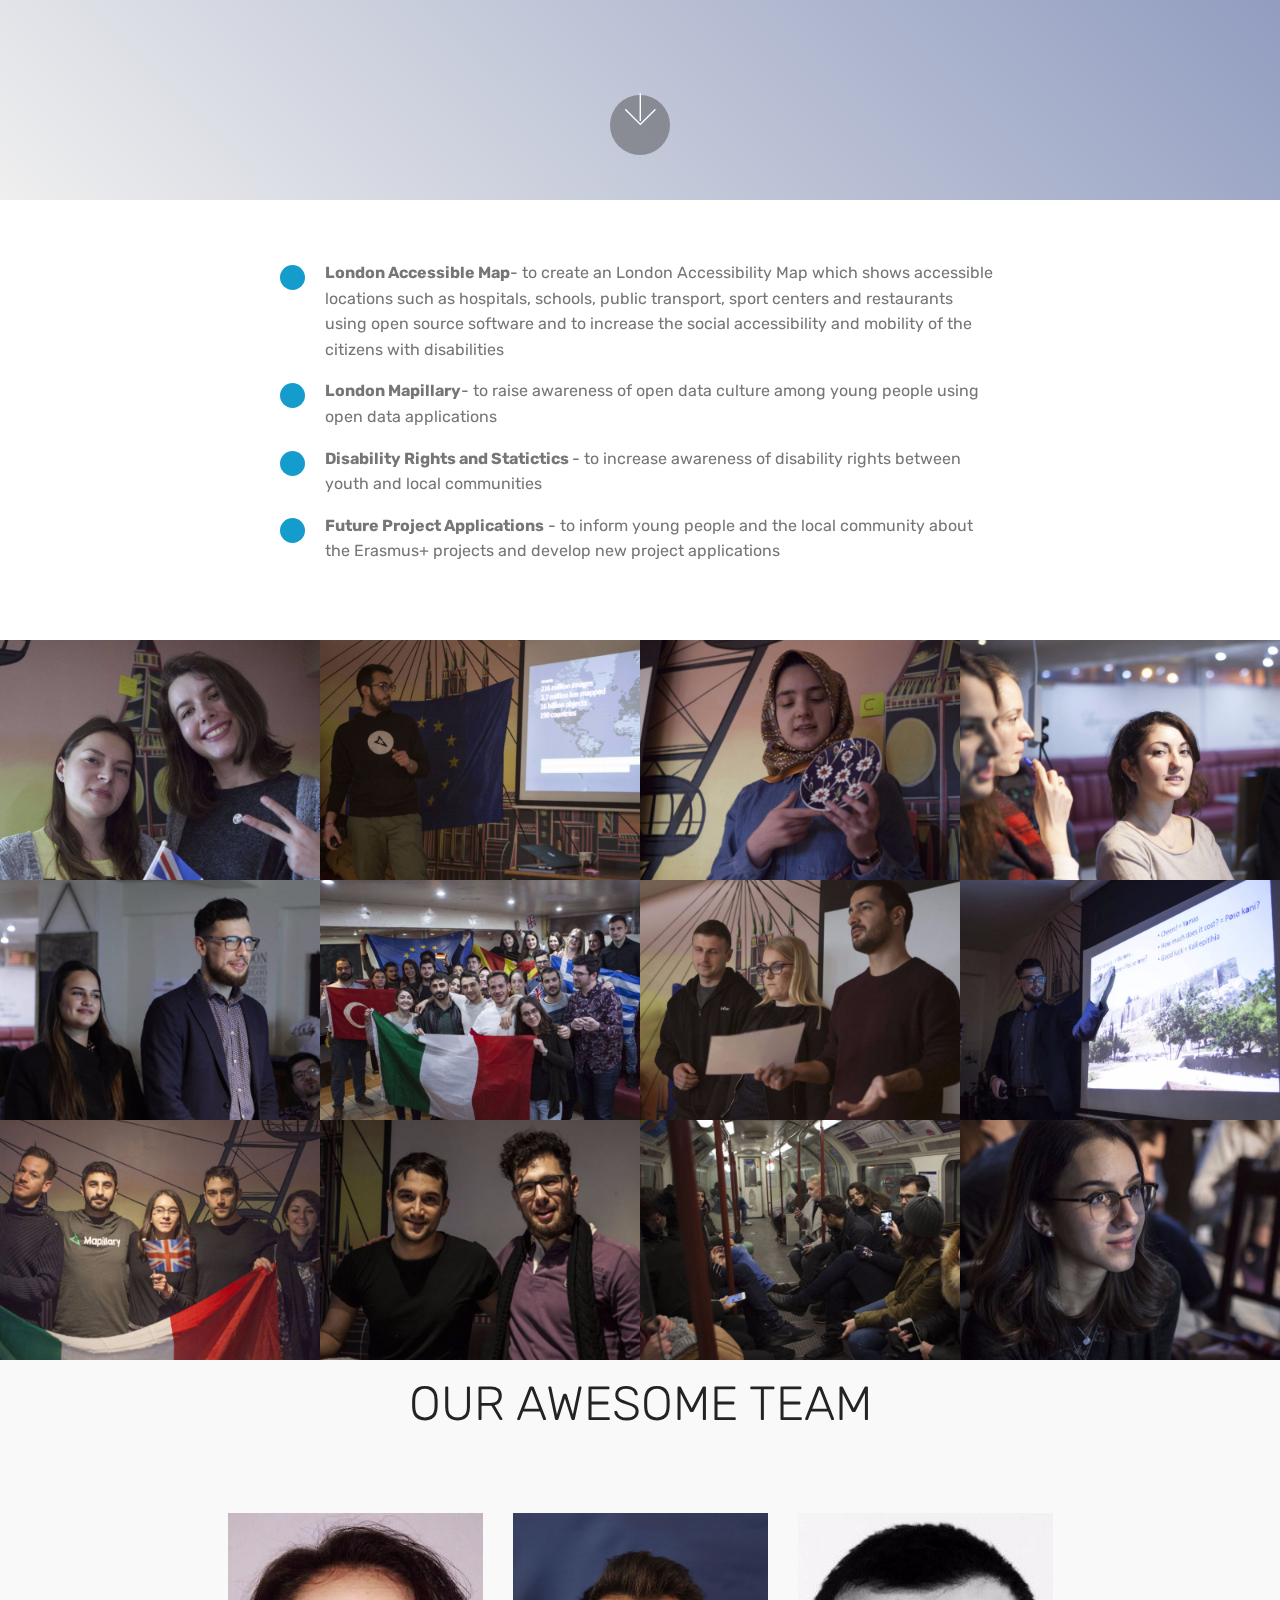
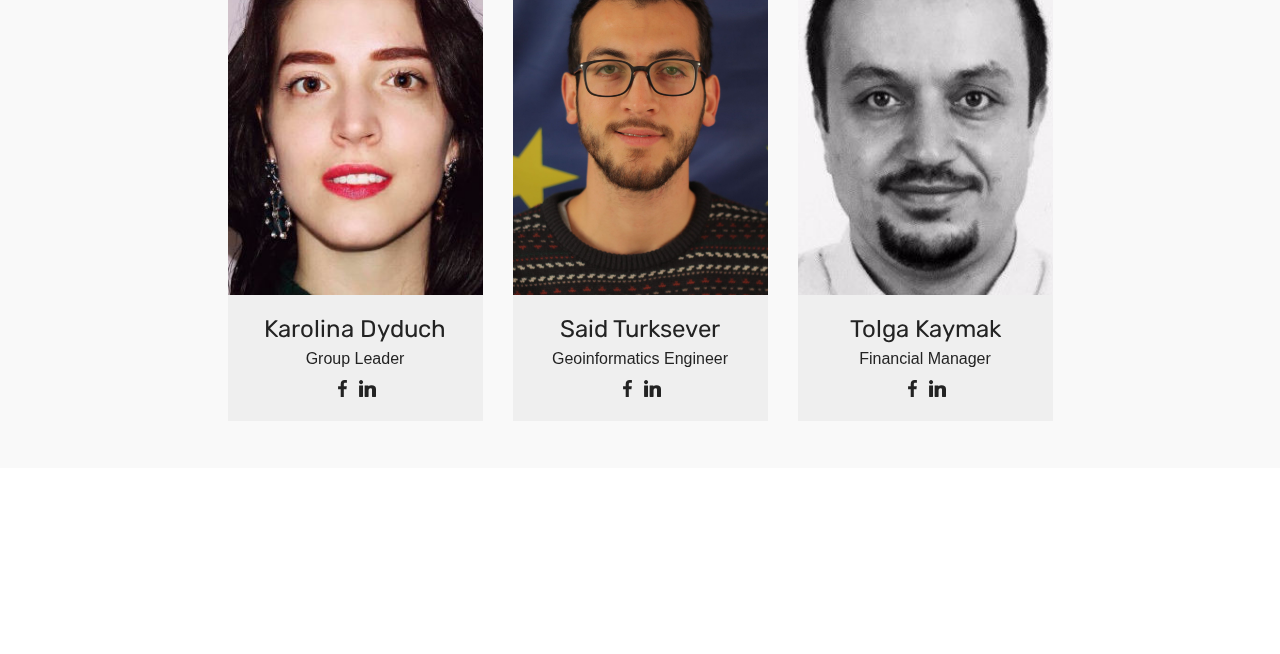
==== commit 17fbb5a5: "create github pages" ====
--- a/index.html
+++ b/index.html
@@ -6,7 +6,7 @@
   <meta http-equiv="X-UA-Compatible" content="IE=edge">
   <meta name="generator" content="Mobirise v4.9.6, mobirise.com">
   <meta name="viewport" content="width=device-width, initial-scale=1, minimum-scale=1">
-  <link rel="shortcut icon" href="assets/images/youth-mappers-offenbach-logo-140x140.png" type="image/x-icon">
+  <link rel="shortcut icon" href="assets/images/app-1.co-4-128x128.png" type="image/x-icon">
   <meta name="description" content="Youth Mappers London">
   
   <title>Home</title>
@@ -15,7 +15,6 @@
   <link rel="stylesheet" href="assets/bootstrap/css/bootstrap.min.css">
   <link rel="stylesheet" href="assets/bootstrap/css/bootstrap-grid.min.css">
   <link rel="stylesheet" href="assets/bootstrap/css/bootstrap-reboot.min.css">
-  <link rel="stylesheet" href="assets/gdpr-plugin/gdpr-styles.css">
   <link rel="stylesheet" href="assets/dropdown/css/style.css">
   <link rel="stylesheet" href="assets/socicon/css/styles.css">
   <link rel="stylesheet" href="assets/theme/css/style.css">
@@ -26,21 +25,6 @@
   
 </head>
 <body>
-
-<!-- Google Analytics -->
-<!-- Global site tag (gtag.js) - Google Analytics -->
-<script async src="https://www.googletagmanager.com/gtag/js?id=UA-136500009-1"></script>
-<script>
-  window.dataLayer = window.dataLayer || [];
-  function gtag(){dataLayer.push(arguments);}
-  gtag('js', new Date());
-
-  gtag('config', 'UA-136500009-1');
-</script>
-
-<!-- /Google Analytics -->
-
-
   <section class="menu cid-qCnJuYFNDM" once="menu" id="menu1-e">
 
     
@@ -58,10 +42,10 @@
             <div class="navbar-brand">
                 <span class="navbar-logo">
                     <a href="index.html">
-                         <img src="assets/images/youth-mappers-offenbach-logo-140x140.png" alt="Mobirise" title="" style="height: 4.4rem;">
+                         <img src="assets/images/app.co-4-140x140.png" alt="Mobirise" title="" style="height: 4.4rem;">
                     </a>
                 </span>
-                <span class="navbar-caption-wrap"><a class="navbar-caption text-black display-7" href="index.html"></a></span>
+                <span class="navbar-caption-wrap"><a class="navbar-caption text-black display-4" href="index.html"></a></span>
             </div>
         </div>
         <div class="collapse navbar-collapse" id="navbarSupportedContent">
@@ -71,26 +55,26 @@
                 </li><li class="nav-item"><a class="nav-link link text-black display-4" href="aboutus.html"><span class="mbri-search mbr-iconfont mbr-iconfont-btn"></span>
                         About Us</a></li><li class="nav-item"><a class="nav-link link text-black display-4" href="project.html"><span class="mbri-info mbr-iconfont mbr-iconfont-btn"></span>Project</a></li>
                 <li class="nav-item">
-                    <a class="nav-link link text-black display-4" href="map.html"><span class="mbri-globe mbr-iconfont mbr-iconfont-btn"></span>Offenbach Accessibility Map</a>
+                    <a class="nav-link link text-black display-4" href="map.html"><span class="mbri-globe mbr-iconfont mbr-iconfont-btn"></span>London Accessibility Map</a>
                 </li><li class="nav-item"><a class="nav-link link text-black display-4" href="outputs.html"><span class="mbri-success mbr-iconfont mbr-iconfont-btn"></span>Outputs</a></li><li class="nav-item"><a class="nav-link link text-black display-4" href="contact.html"><span class="mbri-mobile mbr-iconfont mbr-iconfont-btn"></span>Contact</a></li></ul>
             
         </div>
     </nav>
 </section>
 
-<section class="engine"><a href="https://mobirise.info/e">how to make a site</a></section><section class="cid-qCnJv01DSo mbr-fullscreen mbr-parallax-background" id="header2-f">
-
-    
-
-    <div class="mbr-overlay" style="opacity: 0.5; background-color: rgb(70, 80, 82);"></div>
+<section class="engine"><a href="https://mobirise.info/y">html website templates</a></section><section class="cid-qCnJv01DSo mbr-fullscreen mbr-parallax-background" id="header2-f">
+
+    
+
+    <div class="mbr-overlay" style="opacity: 0.2; background-color: rgb(255, 127, 159);"></div>
 
     <div class="container align-center">
         <div class="row justify-content-md-center">
             <div class="mbr-white col-md-10">
-                <h1 class="mbr-section-title mbr-bold pb-3 mbr-fonts-style display-1">Youth Mapper Offenbach&nbsp;</h1>
+                <h1 class="mbr-section-title mbr-bold pb-3 mbr-fonts-style display-1">Youth Mappers London</h1>
                 
-                <p class="mbr-text pb-3 mbr-fonts-style display-5">Youth Mapper Offenbach  is a local youth community which promotes open source software and OpenStreetMap especially in Offenbach  and over all Germany. Youth Mapper Offenbach is established by socially responsible group of engineers</p>
-                <div class="mbr-section-btn"><a class="btn btn-md btn-success display-4" href="index.html#header5-n">LEARN MORE</a></div>
+                <p class="mbr-text pb-3 mbr-fonts-style display-5">Youth Mappers London is a local youth community which promotes open source software and OpenStreetMap especially in London and over all UK. Youth Mappers London is established by socially responsible group of engineers</p>
+                <div class="mbr-section-btn"><a class="btn btn-md btn-success display-4" href="index.html#header5-n">About ICT4Society </a></div>
             </div>
         </div>
     </div>
@@ -101,106 +85,30 @@
     </div>
 </section>
 
-<section class="counters1 counters cid-rlaNVdagVr" id="counters1-25">
-
-    
-
-    
-
+<section class="header5 cid-qCnZP9DNkf mbr-fullscreen" id="header5-n">
+
+    
+
+    
     <div class="container">
-        
-        
-
-        <div class="container pt-4 mt-2">
-            <div class="media-container-row">
-                <div class="card p-3 align-center col-12 col-md-6 col-lg-3">
-                    <div class="panel-item p-3">
-                        <div class="card-img pb-3">
-                            <span class="mbr-iconfont mbri-edit2"></span>
-                        </div>
-
-                        <div class="card-text">
-                            <h3 class="count pt-3 pb-3 mbr-fonts-style display-2">
-                                  5
-                            </h3>
-                            <h4 class="mbr-content-title mbr-bold mbr-fonts-style display-7">
-                                International Projects</h4>
-                            <p class="mbr-content-text mbr-fonts-style display-7"></p>
-                        </div>
-                    </div>
-                </div>
-
-
-                <div class="card p-3 align-center col-12 col-md-6 col-lg-3">
-                    <div class="panel-item p-3">
-                        <div class="card-img pb-3">
-                            <span class="mbr-iconfont mbri-paper-plane"></span>
-                        </div>
-                        <div class="card-text">
-                            <h3 class="count pt-3 pb-3 mbr-fonts-style display-2">
-                                  25</h3>
-                            <h4 class="mbr-content-title mbr-bold mbr-fonts-style display-7">
-                                We provide mobility &nbsp;of young people around Europe</h4>
-                            <p class="mbr-content-text mbr-fonts-style display-7"></p>
-                        </div>
-                    </div>
-                </div>
-
-                <div class="card p-3 align-center col-12 col-md-6 col-lg-3">
-                    <div class="panel-item p-3">
-                        <div class="card-img pb-3">
-                            <span class="mbr-iconfont mbri-users"></span>
-                        </div>
-                        <div class="card-text">
-                            <h3 class="count pt-3 pb-3 mbr-fonts-style display-2">
-                                  123</h3>
-                            <h4 class="mbr-content-title mbr-bold mbr-fonts-style display-7">
-                                We host young people from different countries</h4>
-                            <p class="mbr-content-text mbr-fonts-style display-7"></p>
-                        </div>
-                    </div>
-                </div>
-
-
-                <div class="card p-3 align-center col-12 col-md-6 col-lg-3">
-                    <div class="panel-item p-3">
-                        <div class="card-img pb-3">
-                            <span class="mbr-iconfont mbri-map-pin"></span>
-                        </div>
-
-                        <div class="card-texts">
-                             <h3 class="count pt-3 pb-3 mbr-fonts-style display-2">
-                                  2
-                            </h3>
-                            <h4 class="mbr-content-title mbr-bold mbr-fonts-style display-7">We organize Mapathons</h4>
-                            <p class="mbr-content-text mbr-fonts-style display-7"></p>
-                        </div>
-                    </div>
-                </div>
-            </div>
-        </div>
-   </div>
-</section>
-
-<section class="header1 cid-rlaNOZzpyg" id="header16-23">
-
-    
-
-    
-
-    <div class="container">
-        <div class="row justify-content-md-center">
-            <div class="col-md-10 align-center">
-                <h1 class="mbr-section-title mbr-bold pb-3 mbr-fonts-style display-1">ICT for AccessAbility</h1>
-                
-                <p class="mbr-text pb-3 mbr-fonts-style display-5">
-                    The goal of the our youth exchange is to contribute social inclusion of people with disabilities through accessibility and raise awareness of accessibility for people who have disability at the national and international level
-                </p>
-                <div class="mbr-section-btn"><a class="btn btn-md btn-success display-4" href="https://mobirise.co">LEARN MORE</a></div>
-            </div>
-        </div>
-    </div>
-
+        <div class="row justify-content-center">
+            <div class="mbr-white col-md-10">
+                <h1 class="mbr-section-title align-center pb-3 mbr-fonts-style display-2">ICT for Social Inclusion</h1>
+                <p class="mbr-text align-center display-5 pb-3 mbr-fonts-style">The goal of the our youth exchange is to contribute social
+inclusion of people with disabilities through
+accessibility and raise awareness of accessibility for
+people who have disability at the national and
+international level</p>
+                <div class="mbr-section-btn align-center"><a class="btn btn-md btn-success display-4" href="index.html#content12-o">About objectives</a></div>
+            </div>
+        </div>
+    </div>
+
+    <div class="mbr-arrow hidden-sm-down" aria-hidden="true">
+        <a href="#next">
+            <i class="mbri-down mbr-iconfont"></i>
+        </a>
+    </div>
 </section>
 
 <section class="mbr-section article content12 cid-qCnZT5M6ap" id="content12-o">
@@ -210,8 +118,8 @@
         <div class="media-container-row">
             <div class="mbr-text counter-container col-12 col-md-8 mbr-fonts-style display-7">
                 <ul>
-                    <li><strong>Offenbach Accessible Map</strong>- to create an Offenbach Accessibility Map which shows accessible locations such as hospitals, schools, public transport, sport centers and restaurants using open source software and to increase the social accessibility and mobility of the citizens with disabilities</li>
-                    <li><strong>Offenbach Mapillary</strong>- to raise awareness of open data culture among young people using open data applications</li>
+                    <li><strong>London Accessible Map</strong>- to create an London Accessibility Map which shows accessible locations such as hospitals, schools, public transport, sport centers and restaurants using open source software and to increase the social accessibility and mobility of the citizens with disabilities</li>
+                    <li><strong>London Mapillary</strong>- to raise awareness of open data culture among young people using open data applications</li>
                     <li><strong>Disability Rights and Statictics&nbsp;</strong>- to increase awareness of disability rights between youth and local communities</li><li><strong>Future Project Applications</strong> - to inform young people and the local community  about the Erasmus+ projects and develop new project applications</li>
                 </ul>
             </div>
@@ -219,84 +127,123 @@
     </div>
 </section>
 
-<section class="mbr-gallery mbr-slider-carousel cid-rlaM17w70h" id="gallery2-22">
-
-    
-
-    <div class="container">
-        <div><!-- Filter --><!-- Gallery --><div class="mbr-gallery-row"><div class="mbr-gallery-layout-default"><div><div><div class="mbr-gallery-item mbr-gallery-item--p1" data-video-url="false" data-tags="Responsive"><div href="#lb-gallery2-22" data-slide-to="0" data-toggle="modal"><img src="assets/images/q8-960x770-800x642.jpg" alt="" title=""><span class="icon-focus"></span></div></div><div class="mbr-gallery-item mbr-gallery-item--p1" data-video-url="false" data-tags="Responsive"><div href="#lb-gallery2-22" data-slide-to="1" data-toggle="modal"><img src="assets/images/q9-2000x1500-800x600.jpg" alt="" title=""><span class="icon-focus"></span></div></div><div class="mbr-gallery-item mbr-gallery-item--p1" data-video-url="false" data-tags="Responsive"><div href="#lb-gallery2-22" data-slide-to="2" data-toggle="modal"><img src="assets/images/q10-960x720-800x600.jpg" alt="" title=""><span class="icon-focus"></span></div></div><div class="mbr-gallery-item mbr-gallery-item--p1" data-video-url="false" data-tags="Responsive"><div href="#lb-gallery2-22" data-slide-to="3" data-toggle="modal"><img src="assets/images/q5-960x720-800x600.jpg" alt="" title=""><span class="icon-focus"></span></div></div><div class="mbr-gallery-item mbr-gallery-item--p1" data-video-url="false" data-tags="Responsive"><div href="#lb-gallery2-22" data-slide-to="4" data-toggle="modal"><img src="assets/images/q6-2000x1500-800x600.jpg" alt="" title=""><span class="icon-focus"></span></div></div><div class="mbr-gallery-item mbr-gallery-item--p1" data-video-url="false" data-tags="Responsive"><div href="#lb-gallery2-22" data-slide-to="5" data-toggle="modal"><img src="assets/images/q7-2000x1500-800x600.jpg" alt="" title=""><span class="icon-focus"></span></div></div><div class="mbr-gallery-item mbr-gallery-item--p1" data-video-url="false" data-tags="Responsive"><div href="#lb-gallery2-22" data-slide-to="6" data-toggle="modal"><img src="assets/images/q3-2000x1500-800x600.jpg" alt="" title=""><span class="icon-focus"></span></div></div><div class="mbr-gallery-item mbr-gallery-item--p1" data-video-url="false" data-tags="Responsive"><div href="#lb-gallery2-22" data-slide-to="7" data-toggle="modal"><img src="assets/images/23-960x720-800x600.jpg" alt="" title=""><span class="icon-focus"></span></div></div><div class="mbr-gallery-item mbr-gallery-item--p1" data-video-url="false" data-tags="Responsive"><div href="#lb-gallery2-22" data-slide-to="8" data-toggle="modal"><img src="assets/images/24-960x720-800x600.jpg" alt="" title=""><span class="icon-focus"></span></div></div><div class="mbr-gallery-item mbr-gallery-item--p1" data-video-url="false" data-tags="Responsive"><div href="#lb-gallery2-22" data-slide-to="9" data-toggle="modal"><img src="assets/images/21-960x720-800x600.jpg" alt="" title=""><span class="icon-focus"></span></div></div><div class="mbr-gallery-item mbr-gallery-item--p1" data-video-url="false" data-tags="Responsive"><div href="#lb-gallery2-22" data-slide-to="10" data-toggle="modal"><img src="assets/images/20-960x719-800x599.jpg" alt="" title=""><span class="icon-focus"></span></div></div><div class="mbr-gallery-item mbr-gallery-item--p1" data-video-url="false" data-tags="Responsive"><div href="#lb-gallery2-22" data-slide-to="11" data-toggle="modal"><img src="assets/images/26-2000x1502-800x601.jpg" alt="" title=""><span class="icon-focus"></span></div></div></div></div><div class="clearfix"></div></div></div><!-- Lightbox --><div data-app-prevent-settings="" class="mbr-slider modal fade carousel slide" tabindex="-1" data-keyboard="true" data-interval="false" id="lb-gallery2-22"><div class="modal-dialog"><div class="modal-content"><div class="modal-body"><div class="carousel-inner"><div class="carousel-item"><img src="assets/images/q8-960x770.jpg" alt="" title=""></div><div class="carousel-item"><img src="assets/images/q9-2000x1500.jpg" alt="" title=""></div><div class="carousel-item"><img src="assets/images/q10-960x720.jpg" alt="" title=""></div><div class="carousel-item"><img src="assets/images/q5-960x720.jpg" alt="" title=""></div><div class="carousel-item"><img src="assets/images/q6-2000x1500.jpg" alt="" title=""></div><div class="carousel-item"><img src="assets/images/q7-2000x1500.jpg" alt="" title=""></div><div class="carousel-item"><img src="assets/images/q3-2000x1500.jpg" alt="" title=""></div><div class="carousel-item"><img src="assets/images/23-960x720.jpg" alt="" title=""></div><div class="carousel-item active"><img src="assets/images/24-960x720.jpg" alt="" title=""></div><div class="carousel-item"><img src="assets/images/21-960x720.jpg" alt="" title=""></div><div class="carousel-item"><img src="assets/images/20-960x719.jpg" alt="" title=""></div><div class="carousel-item"><img src="assets/images/26-2000x1502.jpg" alt="" title=""></div></div><a class="carousel-control carousel-control-prev" role="button" data-slide="prev" href="#lb-gallery2-22"><span class="mbri-left mbr-iconfont" aria-hidden="true"></span><span class="sr-only">Previous</span></a><a class="carousel-control carousel-control-next" role="button" data-slide="next" href="#lb-gallery2-22"><span class="mbri-right mbr-iconfont" aria-hidden="true"></span><span class="sr-only">Next</span></a><a class="close" href="#" role="button" data-dismiss="modal"><span class="sr-only">Close</span></a></div></div></div></div></div>
-    </div>
-
-</section>
-
-<section class="testimonials1 cid-rlaTluj02w" id="testimonials1-28">
-
-    
-
-    
-    <div class="container">
-        <div class="media-container-row">
-            <div class="title col-12 align-center">
-                <h2 class="pb-3 mbr-fonts-style display-2">&nbsp;OUR AWESOME TEAM&nbsp;</h2>
-                
-            </div>
-        </div>
-    </div>
-
-    <div class="container pt-3 mt-2">
-        <div class="media-container-row">
-            <div class="mbr-testimonial p-3 align-center col-12 col-md-6 col-lg-4">
-                <div class="panel-item p-3">
-                    <div class="card-block">
-                        <div class="testimonial-photo">
-                            <img src="assets/images/omerboyaci-240x240.jpg" alt="" title="">
-                        </div>
-                        <p class="mbr-text mbr-fonts-style display-7"><strong>Ömer Boyaci</strong><br>Co-founder<br>Youth Mapper Offenach</p>
-                    </div>
-                    <div class="card-footer">
-                        
-                        
-                    </div>
-                </div>
-            </div>
-
-            <div class="mbr-testimonial p-3 align-center col-12 col-md-6 col-lg-4">
-                <div class="panel-item p-3">
-                    <div class="card-block">
-                        <div class="testimonial-photo">
-                            <img src="assets/images/esad1-240x320.jpg" alt="" title="">
-                        </div>
-                        <p class="mbr-text mbr-fonts-style display-7"><strong>Esad Cebi</strong><br>Community Manager&nbsp;<br>Youth Mapper Offenach<br></p>
-                    </div>
-                    <div class="card-footer">
-                        
-                        
-                    </div>
-                </div>
-            </div>
-
-            <div class="mbr-testimonial p-3 align-center col-12 col-md-6 col-lg-4">
-                <div class="panel-item p-3">
-                    <div class="card-block">
-                        <div class="testimonial-photo">
-                            <img src="assets/images/said1-1-240x180.jpg" alt="" title="">
-                        </div>
-                        <p class="mbr-text mbr-fonts-style display-7"><strong>Said Turksever</strong><br>GIS Developer<br>Youth Season<br><br></p>
-                    </div>
-                    <div class="card-footer">
-                        
-                        
-                    </div>
-                </div>
-            </div>
-
+<section class="mbr-gallery mbr-slider-carousel cid-qCo3ZUhRBh" id="gallery3-p">
+
+    
+
+    <div>
+        <div><!-- Filter --><!-- Gallery --><div class="mbr-gallery-row"><div class="mbr-gallery-layout-default"><div><div><div class="mbr-gallery-item mbr-gallery-item--p0" data-video-url="false" data-tags="Animated"><div href="#lb-gallery3-p" data-slide-to="0" data-toggle="modal"><img src="assets/images/mg-6151-2-2000x3000-800x600.jpg" alt="" title=""><span class="icon-focus"></span></div></div><div class="mbr-gallery-item mbr-gallery-item--p0" data-video-url="false" data-tags="Animated"><div href="#lb-gallery3-p" data-slide-to="1" data-toggle="modal"><img src="assets/images/mg-6221-2-2000x1333-800x600.jpg" alt="" title=""><span class="icon-focus"></span></div></div><div class="mbr-gallery-item mbr-gallery-item--p0" data-video-url="false" data-tags="Animated"><div href="#lb-gallery3-p" data-slide-to="2" data-toggle="modal"><img src="assets/images/mg-6183-2-2000x1333-800x600.jpg" alt="" title=""><span class="icon-focus"></span></div></div><div class="mbr-gallery-item mbr-gallery-item--p0" data-video-url="false" data-tags="Animated"><div href="#lb-gallery3-p" data-slide-to="3" data-toggle="modal"><img src="assets/images/mg-6152-1-2000x1333-800x600.jpg" alt="" title=""><span class="icon-focus"></span></div></div><div class="mbr-gallery-item mbr-gallery-item--p0" data-video-url="false" data-tags="Animated"><div href="#lb-gallery3-p" data-slide-to="4" data-toggle="modal"><img src="assets/images/mg-6157-2000x1333-800x600.jpg" alt="" title=""><span class="icon-focus"></span></div></div><div class="mbr-gallery-item mbr-gallery-item--p0" data-video-url="false" data-tags="Animated"><div href="#lb-gallery3-p" data-slide-to="5" data-toggle="modal"><img src="assets/images/mg-6186-1-2000x1333-800x600.jpg" alt="" title=""><span class="icon-focus"></span></div></div><div class="mbr-gallery-item mbr-gallery-item--p0" data-video-url="false" data-tags="Animated"><div href="#lb-gallery3-p" data-slide-to="6" data-toggle="modal"><img src="assets/images/mg-6194-1-2000x1333-800x600.jpg" alt="" title=""><span class="icon-focus"></span></div></div><div class="mbr-gallery-item mbr-gallery-item--p0" data-video-url="false" data-tags="Animated"><div href="#lb-gallery3-p" data-slide-to="7" data-toggle="modal"><img src="assets/images/mg-6176-1-2000x1333-800x600.jpg" alt="" title=""><span class="icon-focus"></span></div></div><div class="mbr-gallery-item mbr-gallery-item--p0" data-video-url="false" data-tags="Animated"><div href="#lb-gallery3-p" data-slide-to="8" data-toggle="modal"><img src="assets/images/mg-6314-2000x949-800x600.jpg" alt="" title=""><span class="icon-focus"></span></div></div><div class="mbr-gallery-item mbr-gallery-item--p0" data-video-url="false" data-tags="Animated"><div href="#lb-gallery3-p" data-slide-to="9" data-toggle="modal"><img src="assets/images/mg-6369-2000x1333-800x600.jpg" alt="" title=""><span class="icon-focus"></span></div></div><div class="mbr-gallery-item mbr-gallery-item--p0" data-video-url="false" data-tags="Animated"><div href="#lb-gallery3-p" data-slide-to="10" data-toggle="modal"><img src="assets/images/mg-6232-2000x1333-800x600.jpg" alt="" title=""><span class="icon-focus"></span></div></div><div class="mbr-gallery-item mbr-gallery-item--p0" data-video-url="false" data-tags="Animated"><div href="#lb-gallery3-p" data-slide-to="11" data-toggle="modal"><img src="assets/images/mg-6159-1-2000x1333-800x600.jpg" alt="" title=""><span class="icon-focus"></span></div></div></div></div><div class="clearfix"></div></div></div><!-- Lightbox --><div data-app-prevent-settings="" class="mbr-slider modal fade carousel slide" tabindex="-1" data-keyboard="true" data-interval="false" id="lb-gallery3-p"><div class="modal-dialog"><div class="modal-content"><div class="modal-body"><div class="carousel-inner"><div class="carousel-item"><img src="assets/images/-mg-6151-2-2000x3000.jpg" alt="" title=""></div><div class="carousel-item"><img src="assets/images/-mg-6221-2-2000x1333.jpg" alt="" title=""></div><div class="carousel-item"><img src="assets/images/-mg-6183-2-2000x1333.jpg" alt="" title=""></div><div class="carousel-item"><img src="assets/images/-mg-6152-1-2000x1333.jpg" alt="" title=""></div><div class="carousel-item"><img src="assets/images/-mg-6157-2000x1333.jpg" alt="" title=""></div><div class="carousel-item"><img src="assets/images/-mg-6186-1-2000x1333.jpg" alt="" title=""></div><div class="carousel-item"><img src="assets/images/-mg-6194-1-2000x1333.jpg" alt="" title=""></div><div class="carousel-item"><img src="assets/images/-mg-6176-1-2000x1333.jpg" alt="" title=""></div><div class="carousel-item"><img src="assets/images/-mg-6314-2000x949.jpg" alt="" title=""></div><div class="carousel-item"><img src="assets/images/-mg-6369-2000x1333.jpg" alt="" title=""></div><div class="carousel-item"><img src="assets/images/-mg-6232-2000x1333.jpg" alt="" title=""></div><div class="carousel-item active"><img src="assets/images/-mg-6159-1-2000x1333.jpg" alt="" title=""></div></div><a class="carousel-control carousel-control-prev" role="button" data-slide="prev" href="#lb-gallery3-p"><span class="mbri-left mbr-iconfont" aria-hidden="true"></span><span class="sr-only">Previous</span></a><a class="carousel-control carousel-control-next" role="button" data-slide="next" href="#lb-gallery3-p"><span class="mbri-right mbr-iconfont" aria-hidden="true"></span><span class="sr-only">Next</span></a><a class="close" href="#" role="button" data-dismiss="modal"><span class="sr-only">Close</span></a></div></div></div></div></div>
+    </div>
+
+</section>
+
+<section class="features16 cid-qCnXty2a8u" id="features16-l">
+    
+    
+    
+    <div class="container align-center">
+        <h2 class="pb-3 mbr-fonts-style mbr-section-title display-2">OUR AWESOME TEAM</h2>
+        <h3 class="pb-5 mbr-section-subtitle mbr-fonts-style mbr-light display-5"></h3>
+        <div class="row media-row">
             
-
-            
-
-            
-        </div>
-    </div>   
+        <div class="team-item col-lg-3 col-md-6">
+                <div class="item-image">
+                    <img src="assets/images/10346363-10208463448530396-8318166185633494358-n-1-510x510.jpg" alt="" title="">
+                </div>
+                <div class="item-caption py-3">
+                    <div class="item-name px-2">
+                        <p class="mbr-fonts-style display-5">Karolina Dyduch</p>
+                    </div>
+                    <div class="item-role px-2">
+                        <p>Group Leader</p>
+                    </div>
+                    <div class="item-social pt-2">
+                        <a href="https://www.facebook.com/profile.php?id=100001116183926" target="_blank">
+                            <span class="p-1 mbr-iconfont mbr-iconfont-social socicon-facebook socicon"></span>
+                        </a>
+                        <a href="https://www.linkedin.com/in/vefa-karakasli-79182696/" target="_blank">
+                            <span class="p-1 mbr-iconfont mbr-iconfont-social socicon-linkedin socicon"></span>
+                        </a>
+                        <a href="https://plus.google.com/u/0/+Mobirise" target="_blank">
+                            
+                        </a>
+                        <a href="https://www.linkedin.com/in/mobirise" target="_blank">
+                            
+                        </a>
+                        <a href="https://www.instagram.com/mobirise/" target="_blank">
+                            
+                        </a>
+                        <a href="https://www.youtube.com/channel/UCt_tncVAetpK5JeM8L-8jyw" target="_blank">    
+                            
+                        </a>
+                    </div>
+                </div>
+            </div><div class="team-item col-lg-3 col-md-6">
+                <div class="item-image">
+                    <img src="assets/images/img-2524-1996x2995.jpg" alt="" title="">
+                </div>
+                <div class="item-caption py-3">
+                    <div class="item-name px-2">
+                        <p class="mbr-fonts-style display-5">Said Turksever</p>
+                    </div>
+                    <div class="item-role px-2">
+                        <p>Geoinformatics Engineer</p>
+                    </div>
+                    <div class="item-social pt-2">
+                        <a href="https://www.facebook.com/strksvr" target="_blank">
+                            <span class="p-1 mbr-iconfont mbr-iconfont-social socicon-facebook socicon"></span>
+                        </a>
+                        <a href="https://www.linkedin.com/feed/?trk=nav_responsive_tab_home" target="_blank">
+                            <span class="p-1 mbr-iconfont mbr-iconfont-social socicon-linkedin socicon"></span>
+                        </a>
+                        <a href="https://plus.google.com/u/0/+Mobirise" target="_blank">
+                            
+                        </a>
+                        <a href="https://www.linkedin.com/in/mobirise" target="_blank">
+                            
+                        </a>
+                        <a href="https://www.instagram.com/mobirise/" target="_blank">
+                            
+                        </a>
+                        <a href="https://www.youtube.com/channel/UCt_tncVAetpK5JeM8L-8jyw" target="_blank">    
+                            
+                        </a>
+                    </div>
+                </div>
+            </div><div class="team-item col-lg-3 col-md-6">
+                <div class="item-image">
+                    <img src="assets/images/0-1-450x450.jpg" alt="" title="">
+                </div>
+                <div class="item-caption py-3">
+                    <div class="item-name px-2">
+                        <p class="mbr-fonts-style display-5">Tolga Kaymak</p>
+                    </div>
+                    <div class="item-role px-2">
+                        <p>Financial Manager</p>
+                    </div>
+                    <div class="item-social pt-2">
+                        <a href="https://www.facebook.com/search/top/?q=g%C3%B6rkem%20uzun" target="_blank">
+                            <span class="p-1 mbr-iconfont mbr-iconfont-social socicon-facebook socicon"></span>
+                        </a>
+                        <a href="https://www.linkedin.com/in/g%C3%B6rkem-uzun-866a0733/" target="_blank">
+                            <span class="p-1 mbr-iconfont mbr-iconfont-social socicon-linkedin socicon"></span>
+                        </a>
+                        <a href="https://plus.google.com/u/0/+Mobirise" target="_blank">
+                            
+                        </a>
+                        <a href="https://www.linkedin.com/in/mobirise" target="_blank">
+                            
+                        </a>
+                        <a href="https://www.instagram.com/mobirise/" target="_blank">
+                            
+                        </a>
+                        <a href="https://www.youtube.com/channel/UCt_tncVAetpK5JeM8L-8jyw" target="_blank">    
+                            
+                        </a>
+                    </div>
+                </div>
+            </div></div>    
+    </div>
 </section>
 
 <section class="cid-qCoLDTQyOu mbr-reveal" id="footer5-11">
@@ -310,13 +257,13 @@
             <div class="col-md-3">
                 <div class="media-wrap">
                     <a href="http://youthmappers.github.io">
-                       <img src="assets/images/youth-mappers-offenbach-logo-192x192.png" alt="Mobirise" title="">
+                       <img src="assets/images/app.co-4-192x192.png" alt="Mobirise" title="">
                     </a>
                 </div>
             </div>
             <div class="col-md-9">
                 <p class="mbr-text align-right links mbr-fonts-style display-7">
-                    <a href="/aboutus.html" class="text-black" target="_blank"></a><a href="aboutus.html" class="text-black">ABOUT&nbsp;US&nbsp;</a>&nbsp; &nbsp;<a href="project.html" class="text-black">PROJECT&nbsp;</a> <em>&nbsp;<a href="map.html" class="text-black">&nbsp;OFFENBACH ACCESSIBILITY</a></em><em><a href="map.html" class="text-black">&nbsp;MAP </a>&nbsp; &nbsp;&nbsp;</em><a href="contact.html" class="text-black">CONTACT</a>
+                    <a href="/aboutus.html" class="text-black" target="_blank"></a><a href="aboutus.html" class="text-black">ABOUT&nbsp;US&nbsp;</a>&nbsp; &nbsp;<a href="project.html" class="text-black">PROJECT&nbsp;</a> <em>&nbsp;<a href="map.html" class="text-black">&nbsp;LONDON ACCESSIBILITY</a></em><em><a href="map.html" class="text-black">&nbsp;MAP </a>&nbsp; &nbsp;&nbsp;</em><a href="contact.html" class="text-black">CONTACT</a>
                 </p>
             </div>
         </div>
@@ -328,12 +275,12 @@
             </div>
             <div class="media-container-row mbr-white">
                 <div class="col-md-6 copyright">
-                    <p class="mbr-text mbr-fonts-style display-7">© Copyright 2019 Youth Mapper Offenbach - All Rights Reserved</p>
+                    <p class="mbr-text mbr-fonts-style display-7">© Copyright 2018 Youth Mappers London - All Rights Reserved</p>
                 </div>
                 <div class="col-md-6">
                     <div class="social-list align-right">
                         <div class="soc-item">
-                            <a href="https://www.facebook.com/interculturalclubgoetheuni/" target="_blank">
+                            <a href="https://www.facebook.com/Youth-OpenStreetMap-Community-446071242409077/" target="_blank">
                                 <span class="mbr-iconfont mbr-iconfont-social socicon-facebook socicon"></span>
                             </a>
                         </div>
@@ -355,22 +302,18 @@
   <script src="assets/tether/tether.min.js"></script>
   <script src="assets/bootstrap/js/bootstrap.min.js"></script>
   <script src="assets/smoothscroll/smooth-scroll.js"></script>
-  <script src="assets/cookies-alert-plugin/cookies-alert-core.js"></script>
-  <script src="assets/cookies-alert-plugin/cookies-alert-script.js"></script>
   <script src="assets/dropdown/js/script.min.js"></script>
-  <script src="assets/parallax/jarallax.min.js"></script>
-  <script src="assets/viewportchecker/jquery.viewportchecker.js"></script>
+  <script src="assets/touchswipe/jquery.touch-swipe.min.js"></script>
   <script src="assets/masonry/masonry.pkgd.min.js"></script>
   <script src="assets/imagesloaded/imagesloaded.pkgd.min.js"></script>
   <script src="assets/bootstrapcarouselswipe/bootstrap-carousel-swipe.js"></script>
   <script src="assets/vimeoplayer/jquery.mb.vimeo_player.js"></script>
-  <script src="assets/touchswipe/jquery.touch-swipe.min.js"></script>
+  <script src="assets/parallax/jarallax.min.js"></script>
   <script src="assets/theme/js/script.js"></script>
   <script src="assets/gallery/player.min.js"></script>
   <script src="assets/gallery/script.js"></script>
   <script src="assets/slidervideo/script.js"></script>
   
   
-<input name="cookieData" type="hidden" data-cookie-text="We use cookies to give you the best experience. Read our <a href='privacy.html'>cookie policy</a>.">
-  </body>
+</body>
 </html>--- a/assets/theme/css/style.css
+++ b/assets/theme/css/style.css
@@ -1,4 +1,11 @@
-/*!
+.engine {
+	position: absolute;
+	text-indent: -2400px;
+	text-align: center;
+	padding: 0;
+	top: 0;
+	left: -2400px;
+}/*!
  * Mobirise v4 theme (https://mobirise.com/)
  * Copyright 2017 Mobirise
  */
@@ -487,11 +494,3 @@
   padding: 1.07em .5em; }
 
 /*# sourceMappingURL=style.css.map */
-.engine {
-	position: absolute;
-	text-indent: -2400px;
-	text-align: center;
-	padding: 0;
-	top: 0;
-	left: -2400px;
-}--- a/assets/mobirise/css/mbr-additional.css
+++ b/assets/mobirise/css/mbr-additional.css
@@ -1699,7 +1699,7 @@
   color: #efefef !important;
 }
 .cid-qCnJv01DSo {
-  background-image: url("../../../assets/images/mbr-1920x1015.jpg");
+  background-image: url("../../../assets/images/36020550-london-wallpaper-2000x1250.jpg");
 }
 .cid-qCnJv01DSo .mbr-text,
 .cid-qCnJv01DSo .mbr-section-btn {
@@ -1709,38 +1709,8 @@
 .cid-qCnJv01DSo H1 {
   color: #ffffff;
 }
-.cid-rlaNVdagVr {
-  padding-top: 15px;
-  padding-bottom: 15px;
-  background-color: #ffffff;
-}
-.cid-rlaNVdagVr h3 {
-  text-align: center;
-}
-.cid-rlaNVdagVr .mbr-section-subtitle {
-  color: #767676;
-  font-weight: 300;
-}
-.cid-rlaNVdagVr .mbr-content-text {
-  color: #767676;
-}
-.cid-rlaNVdagVr .panel-item {
-  background: #ffffff;
-}
-.cid-rlaNVdagVr .card {
-  word-wrap: break-word;
-}
-.cid-rlaNVdagVr .mbr-iconfont {
-  font-size: 80px;
-  color: #149dcc;
-}
-.cid-rlaNOZzpyg {
-  padding-top: 90px;
-  padding-bottom: 90px;
-  background-color: #ffffff;
-}
-.cid-rlaNOZzpyg P {
-  color: #767676;
+.cid-qCnZP9DNkf {
+  background: linear-gradient(45deg, #efefef, #6576aa);
 }
 .cid-qCnZT5M6ap {
   padding-top: 60px;
@@ -1768,54 +1738,51 @@
   margin: 5px 10px;
   line-height: 20px;
   transition: all .2s;
-  color: #000000;
-  background: #f7ed4a;
+  color: #ffffff;
+  background: #149dcc;
   width: 25px;
   height: 25px;
   border-radius: 50%;
 }
-.cid-qCnZT5M6ap .mbr-text UL {
-  color: #767676;
-}
-.cid-rlaM17w70h {
-  padding-top: 90px;
-  padding-bottom: 90px;
+.cid-qCo3ZUhRBh {
+  padding-top: 0px;
+  padding-bottom: 0px;
   background-color: #ffffff;
 }
-.cid-rlaM17w70h .mbr-slider .carousel-control {
+.cid-qCo3ZUhRBh .mbr-slider .carousel-control {
   background: #1b1b1b;
 }
-.cid-rlaM17w70h .mbr-slider .carousel-control-prev {
+.cid-qCo3ZUhRBh .mbr-slider .carousel-control-prev {
   left: 0;
   margin-left: 2.5rem;
 }
-.cid-rlaM17w70h .mbr-slider .carousel-control-next {
+.cid-qCo3ZUhRBh .mbr-slider .carousel-control-next {
   right: 0;
   margin-right: 2.5rem;
 }
-.cid-rlaM17w70h .mbr-slider .modal-body .close {
+.cid-qCo3ZUhRBh .mbr-slider .modal-body .close {
   background: #1b1b1b;
 }
-.cid-rlaM17w70h .mbr-gallery-item > div::before {
+.cid-qCo3ZUhRBh .mbr-gallery-item > div::before {
   content: '';
   position: absolute;
   left: 0;
   top: 0;
   width: 100%;
   height: 100%;
-  background: #f7ed4a;
+  background: #ffffff;
+  background: linear-gradient(to left, #ffffff, #ffffff) !important;
   opacity: 0;
   -webkit-transition: 0.2s opacity ease-in-out;
   transition: 0.2s opacity ease-in-out;
-  background: linear-gradient(to left, #f7ed4a, #f7ed4a) !important;
-}
-.cid-rlaM17w70h .mbr-gallery-item > div:hover .mbr-gallery-title::before {
+}
+.cid-qCo3ZUhRBh .mbr-gallery-item > div:hover .mbr-gallery-title::before {
   background: transparent !important;
 }
-.cid-rlaM17w70h .mbr-gallery-item > div:hover:before {
-  opacity: 0.4 !important;
-}
-.cid-rlaM17w70h .mbr-gallery-title {
+.cid-qCo3ZUhRBh .mbr-gallery-item > div:hover:before {
+  opacity: 0 !important;
+}
+.cid-qCo3ZUhRBh .mbr-gallery-title {
   font-size: .9em;
   position: absolute;
   display: block;
@@ -1825,7 +1792,7 @@
   color: #fff;
   z-index: 2;
 }
-.cid-rlaM17w70h .mbr-gallery-title:before {
+.cid-qCo3ZUhRBh .mbr-gallery-title:before {
   content: " ";
   width: 100%;
   height: 100%;
@@ -1833,69 +1800,48 @@
   left: 0;
   z-index: -1;
   position: absolute;
-  background: #f7ed4a !important;
-  opacity: 0.4;
+  background: #ffffff !important;
+  background: linear-gradient(to left, #ffffff, #ffffff) !important;
+  opacity: 0;
   -webkit-transition: 0.2s background ease-in-out;
   transition: 0.2s background ease-in-out;
-  background: linear-gradient(to left, #f7ed4a, #f7ed4a) !important;
-}
-.cid-rlaTluj02w {
-  padding-top: 45px;
-  padding-bottom: 0px;
-  background-color: #ffffff;
-}
-.cid-rlaTluj02w .mbr-section-subtitle {
+}
+.cid-qCnXty2a8u {
+  padding-top: 15px;
+  padding-bottom: 15px;
+  background-color: #f9f9f9;
+}
+.cid-qCnXty2a8u .mbr-section-subtitle {
   color: #767676;
 }
-.cid-rlaTluj02w .media-container-row {
-  -webkit-flex-wrap: wrap;
-  -ms-flex-wrap: wrap;
+.cid-qCnXty2a8u .media-row {
+  display: flex;
+  justify-content: center;
+}
+.cid-qCnXty2a8u .team-item {
+  transition: all .2s;
+  margin-bottom: 2rem;
+}
+.cid-qCnXty2a8u .team-item .item-image img {
+  width: 100%;
+}
+.cid-qCnXty2a8u .team-item .item-name p {
+  margin-bottom: 0;
+}
+.cid-qCnXty2a8u .team-item .item-role p {
+  margin-bottom: 0;
+}
+.cid-qCnXty2a8u .team-item .item-social {
+  display: flex;
   flex-wrap: wrap;
-}
-.cid-rlaTluj02w .mbr-text {
-  color: #767676;
-}
-.cid-rlaTluj02w .mbr-author-desc {
-  display: block;
-  color: #767676;
-}
-.cid-rlaTluj02w .mbr-author-name {
-  color: #767676;
-}
-.cid-rlaTluj02w .mbr-testimonial .panel-item {
-  background-color: #ffffff;
-}
-.cid-rlaTluj02w .mbr-testimonial .card-block {
-  -webkit-flex-grow: 0;
-  flex-grow: 0;
-  padding: 2.4rem 2.4rem 0 2.4rem;
-}
-.cid-rlaTluj02w .mbr-testimonial .card-block .testimonial-photo {
-  display: inline-block;
-  width: 120px;
-  height: 120px;
-  margin-bottom: 1.6rem;
-  overflow: hidden;
-  border-radius: 50%;
-}
-.cid-rlaTluj02w .mbr-testimonial .card-block .testimonial-photo img {
-  width: 100%;
-  min-width: 100%;
-  min-height: 100%;
-}
-.cid-rlaTluj02w .mbr-testimonial .card-footer {
-  padding-bottom: 2.4rem;
-  border-top: 0;
-  padding-top: 1rem;
-  word-wrap: break-word;
-  word-break: break-word;
-  background: none;
-}
-@media (max-width: 300px) {
-  .cid-rlaTluj02w .testimonial-photo {
-    width: 100% !important;
-    height: auto !important;
-  }
+  justify-content: center;
+}
+.cid-qCnXty2a8u .team-item .item-social .socicon {
+  color: #232323;
+  font-size: 17px;
+}
+.cid-qCnXty2a8u .team-item .item-caption {
+  background: #efefef;
 }
 .cid-qCoLDTQyOu {
   padding-top: 15px;
@@ -1966,7 +1912,7 @@
 }
 .cid-qCorJn6EsH {
   padding-top: 120px;
-  padding-bottom: 30px;
+  padding-bottom: 60px;
   background-color: #ffffff;
 }
 @media (min-width: 992px) {
@@ -1981,11 +1927,10 @@
 }
 .cid-qCorJn6EsH .mbr-text {
   color: #767676;
-  text-align: left;
 }
 .cid-qCovNuyhMN {
-  padding-top: 15px;
-  padding-bottom: 15px;
+  padding-top: 60px;
+  padding-bottom: 60px;
   background-color: #ffffff;
 }
 .cid-qCovNuyhMN .mbr-text,
@@ -2382,7 +2327,7 @@
   color: #efefef !important;
 }
 .cid-qCotviif90 {
-  padding-top: 30px;
+  padding-top: 60px;
   padding-bottom: 60px;
   background-color: #ffffff;
 }
@@ -2855,8 +2800,8 @@
   color: #efefef !important;
 }
 .cid-qCp1wqNWbA {
-  padding-top: 90px;
-  padding-bottom: 120px;
+  padding-top: 120px;
+  padding-bottom: 30px;
   background-color: #ffffff;
 }
 .cid-qCp1wqNWbA .mbr-iconfont {
@@ -3994,7 +3939,7 @@
 }
 .cid-qCM7zmcF5N {
   padding-top: 120px;
-  padding-bottom: 120px;
+  padding-bottom: 90px;
   background-color: #ffffff;
 }
 .cid-qCM7zmcF5N .google-map {
